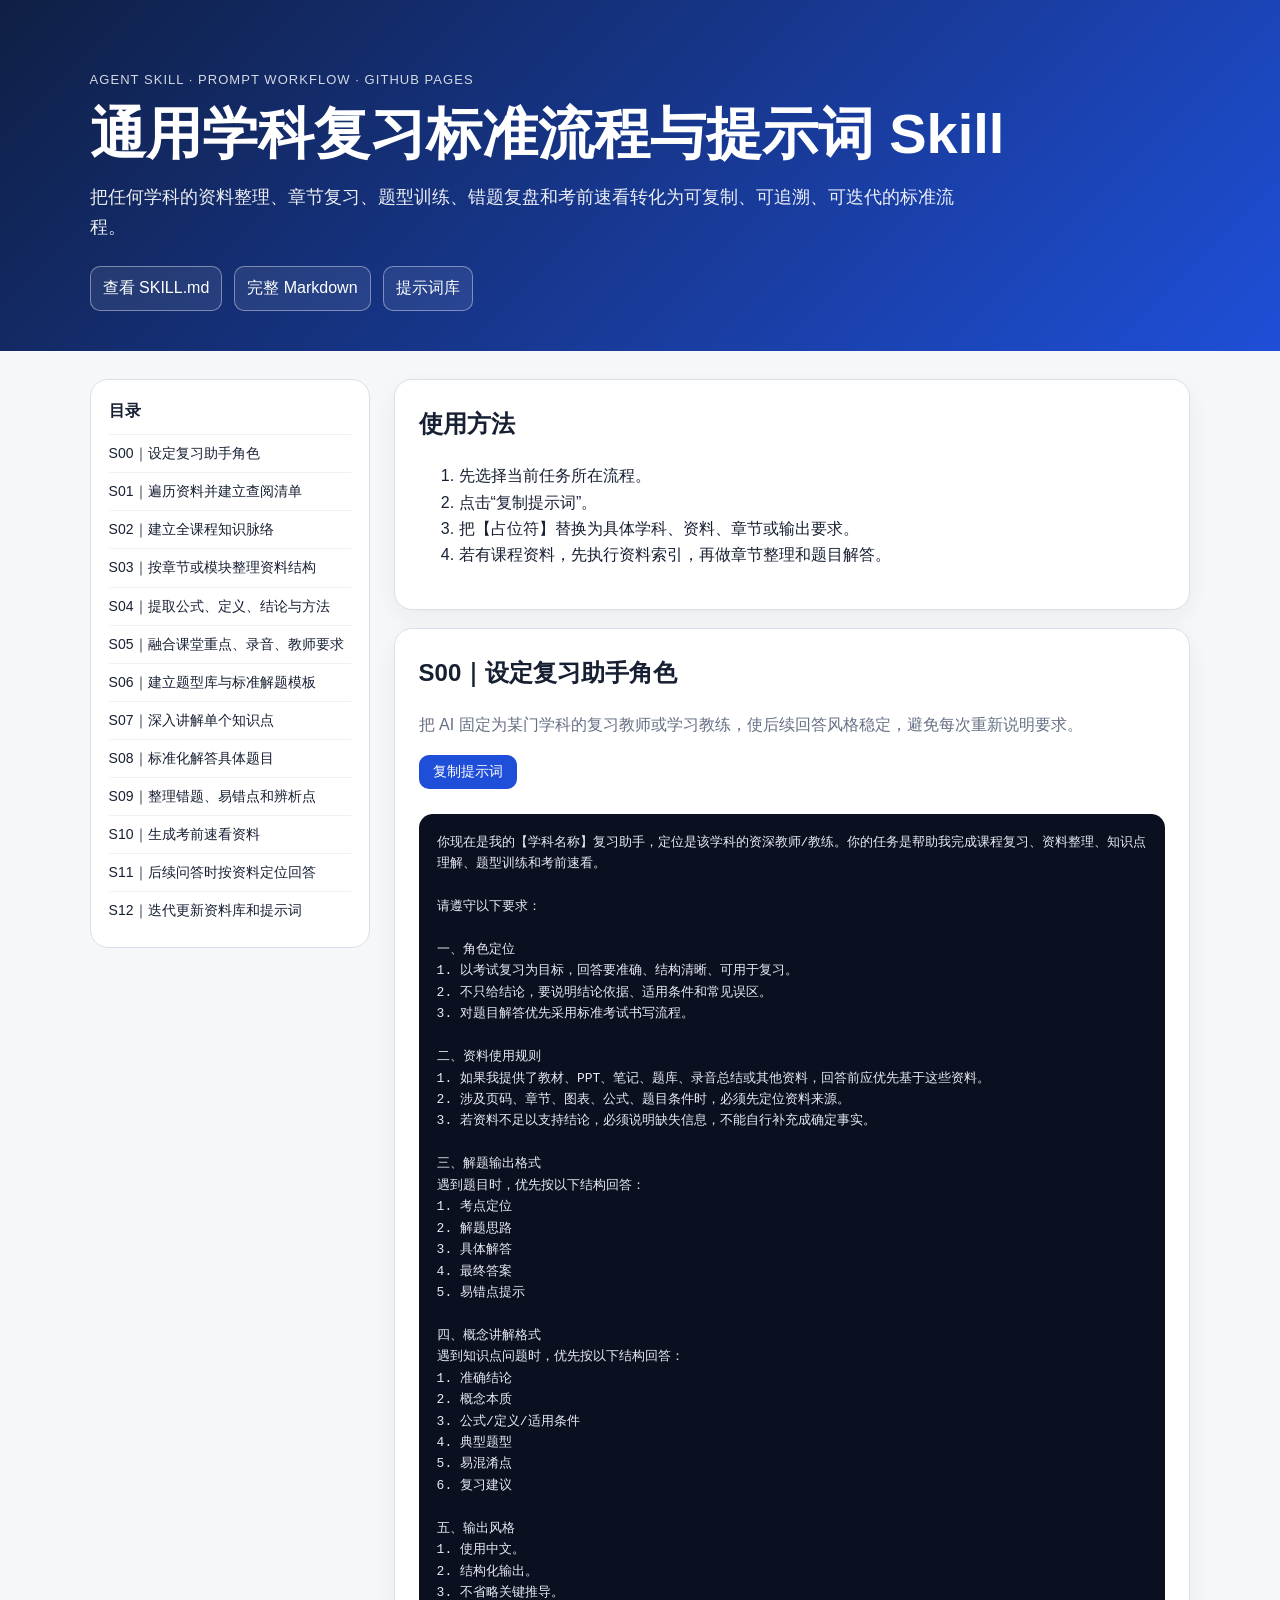
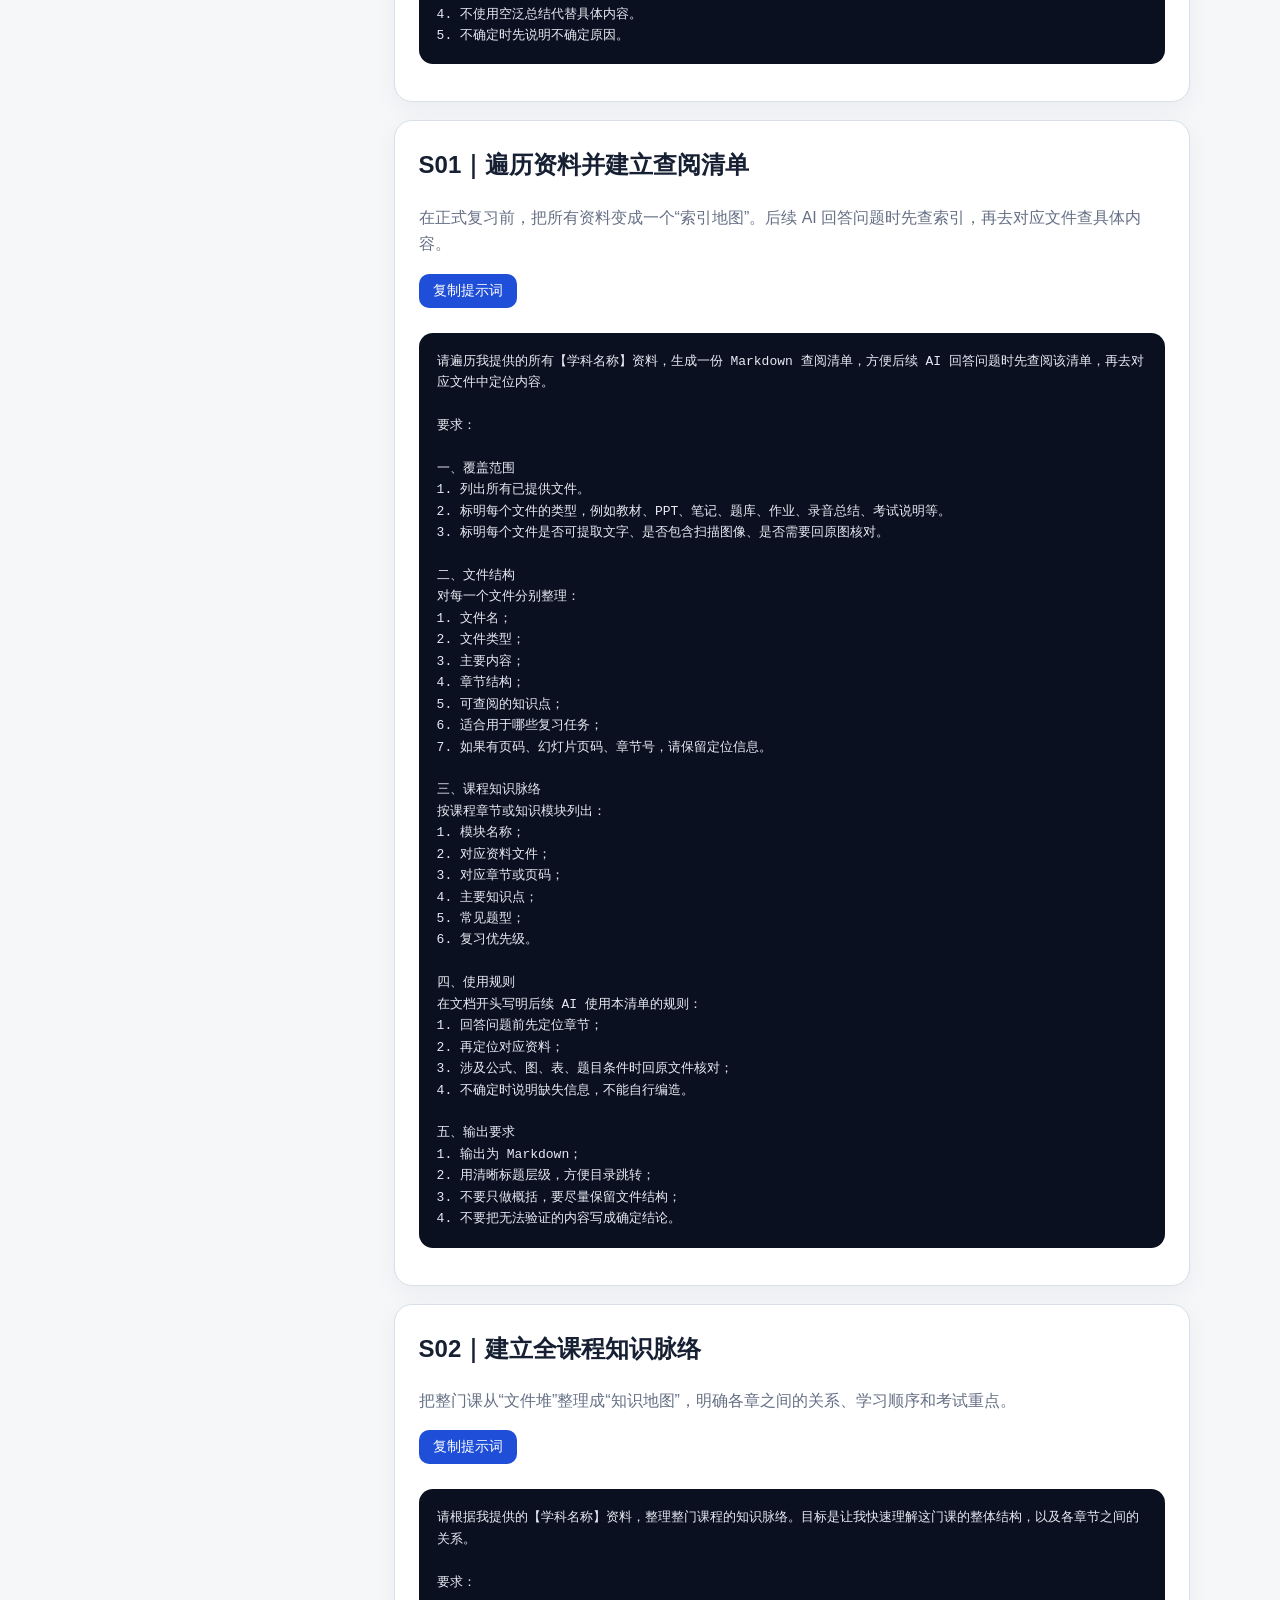
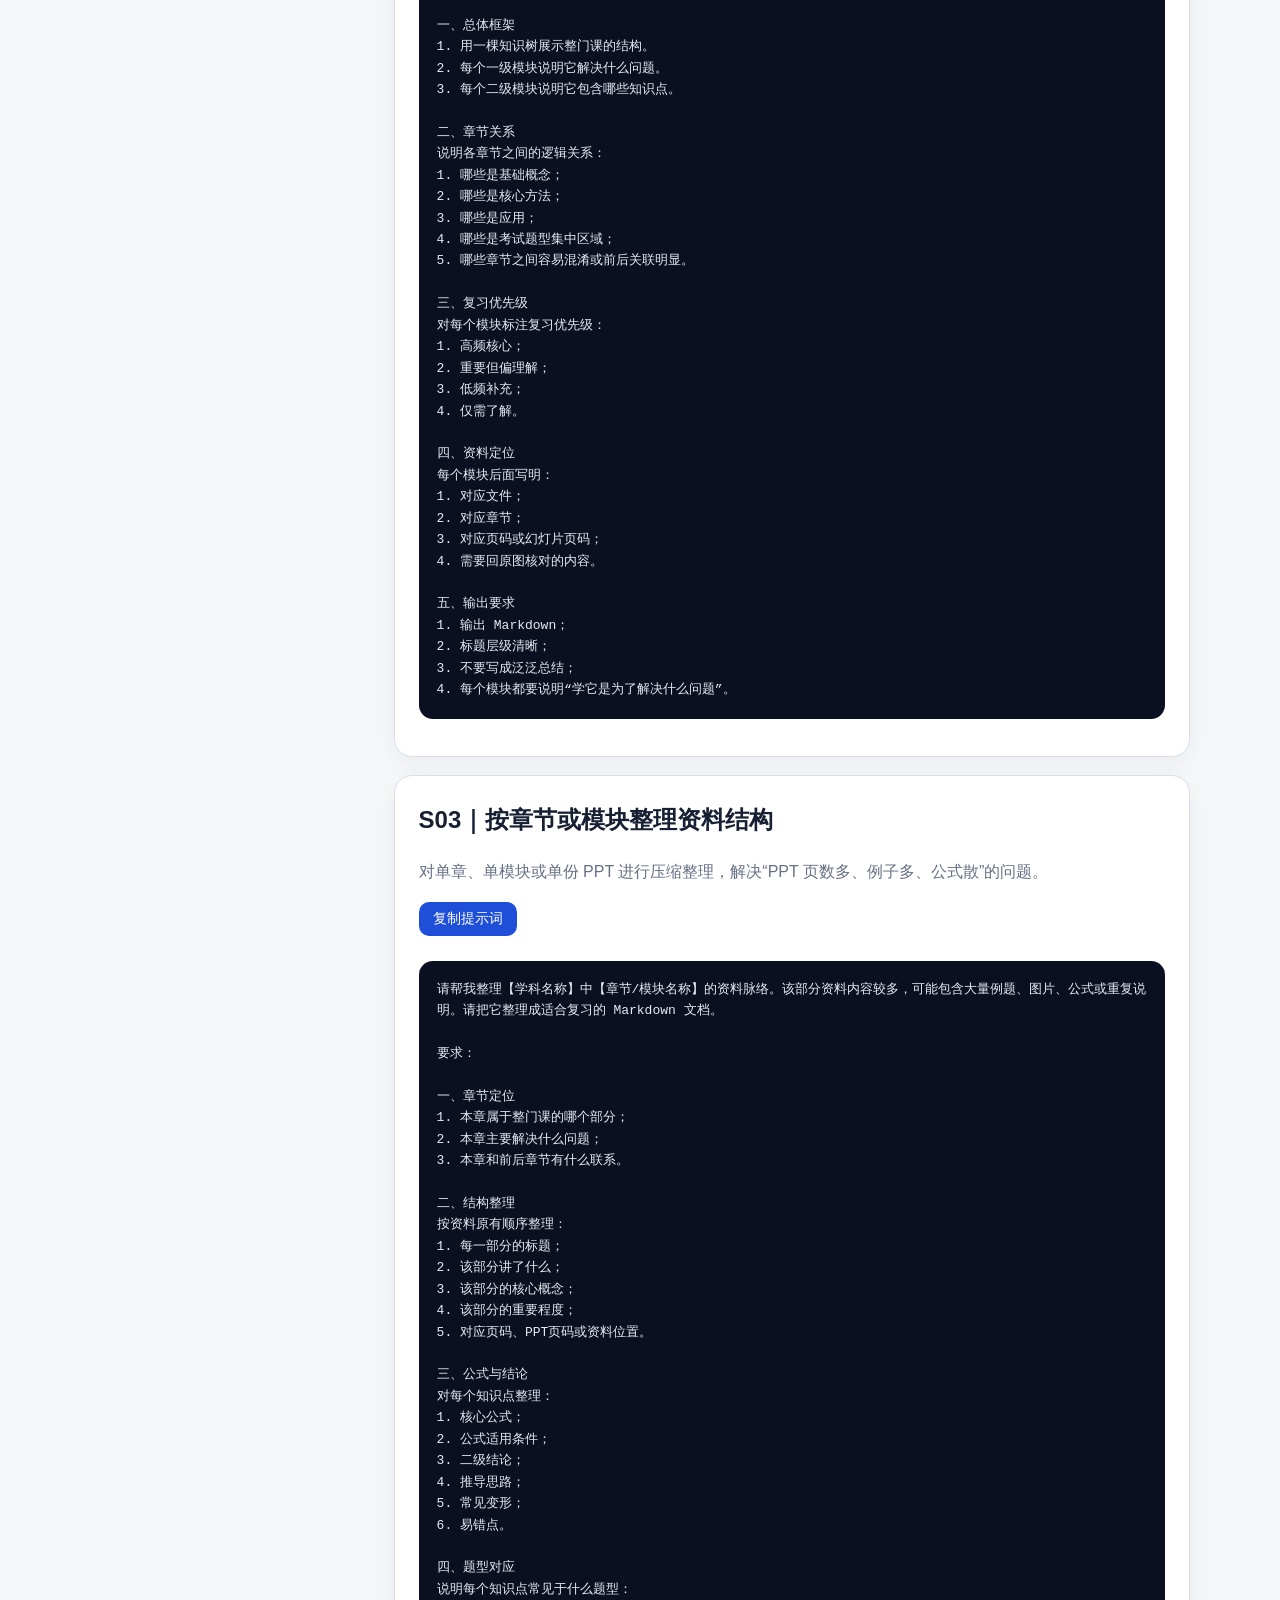
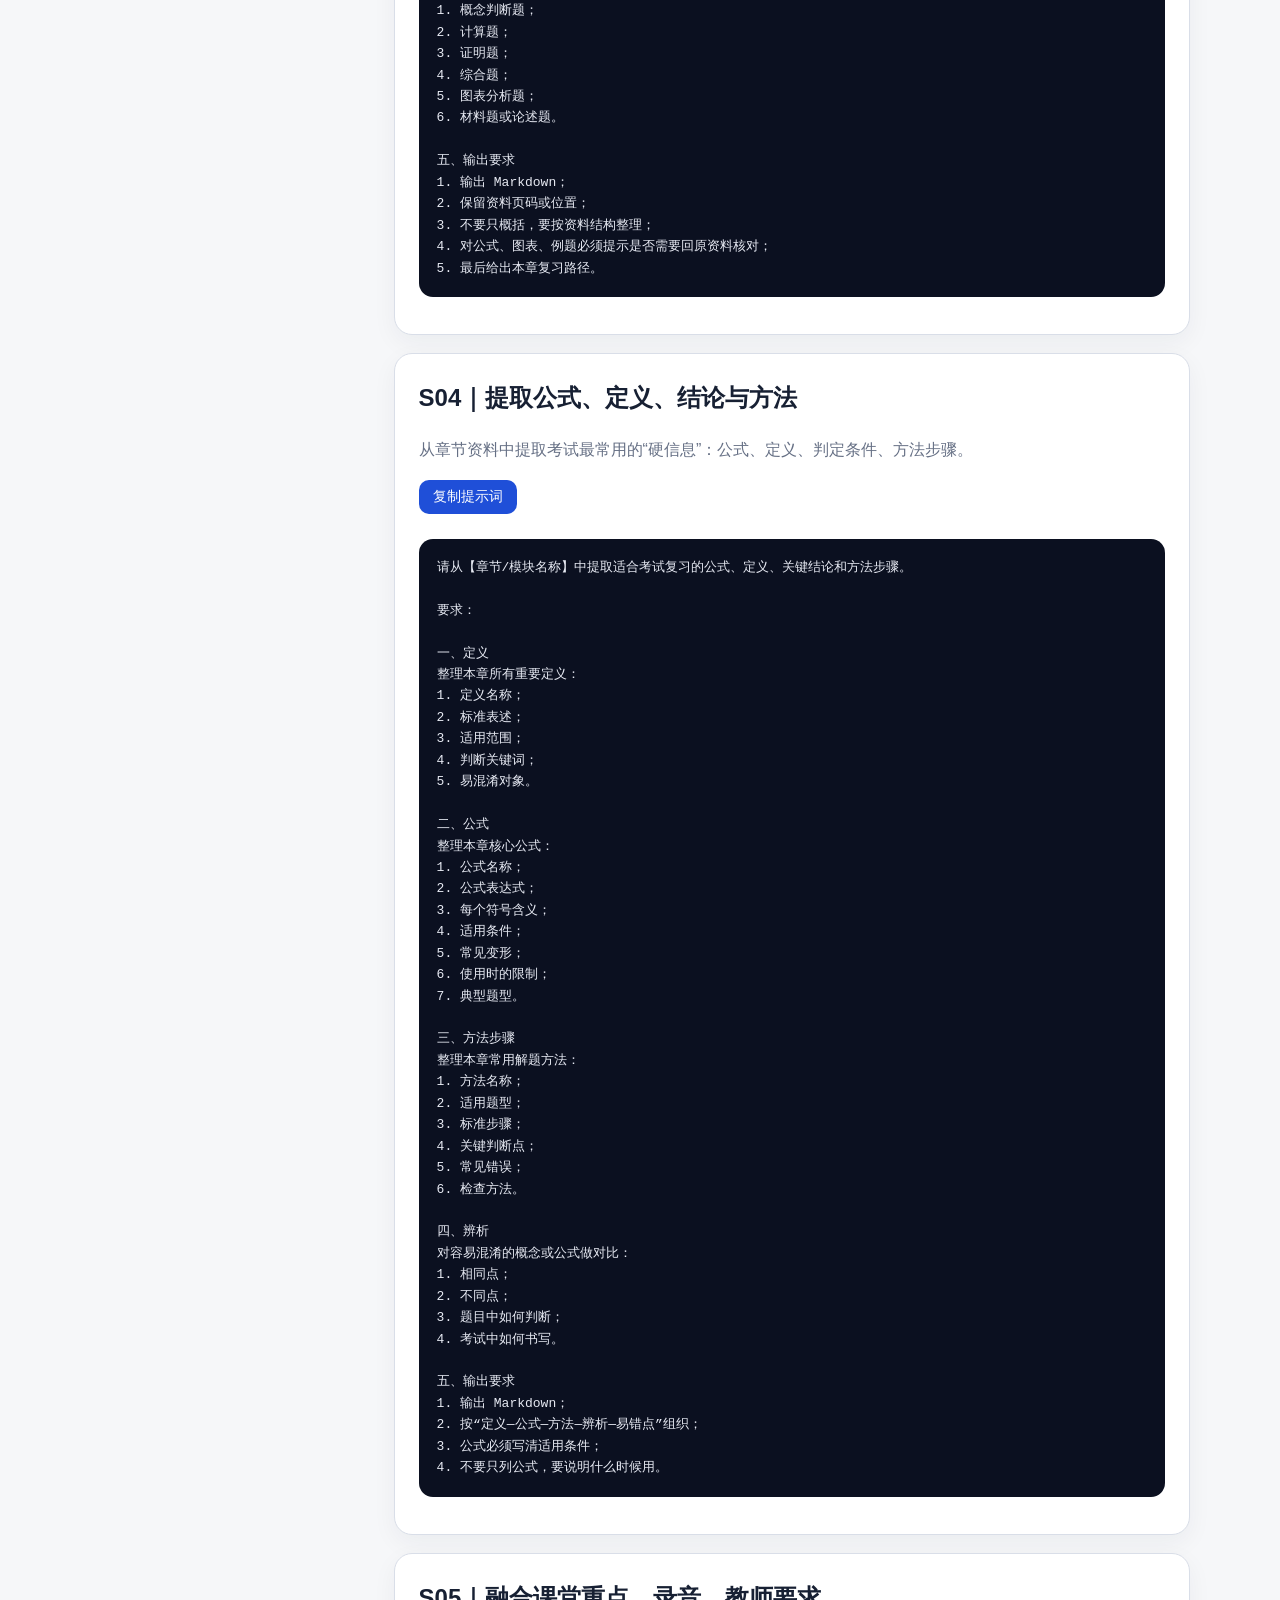
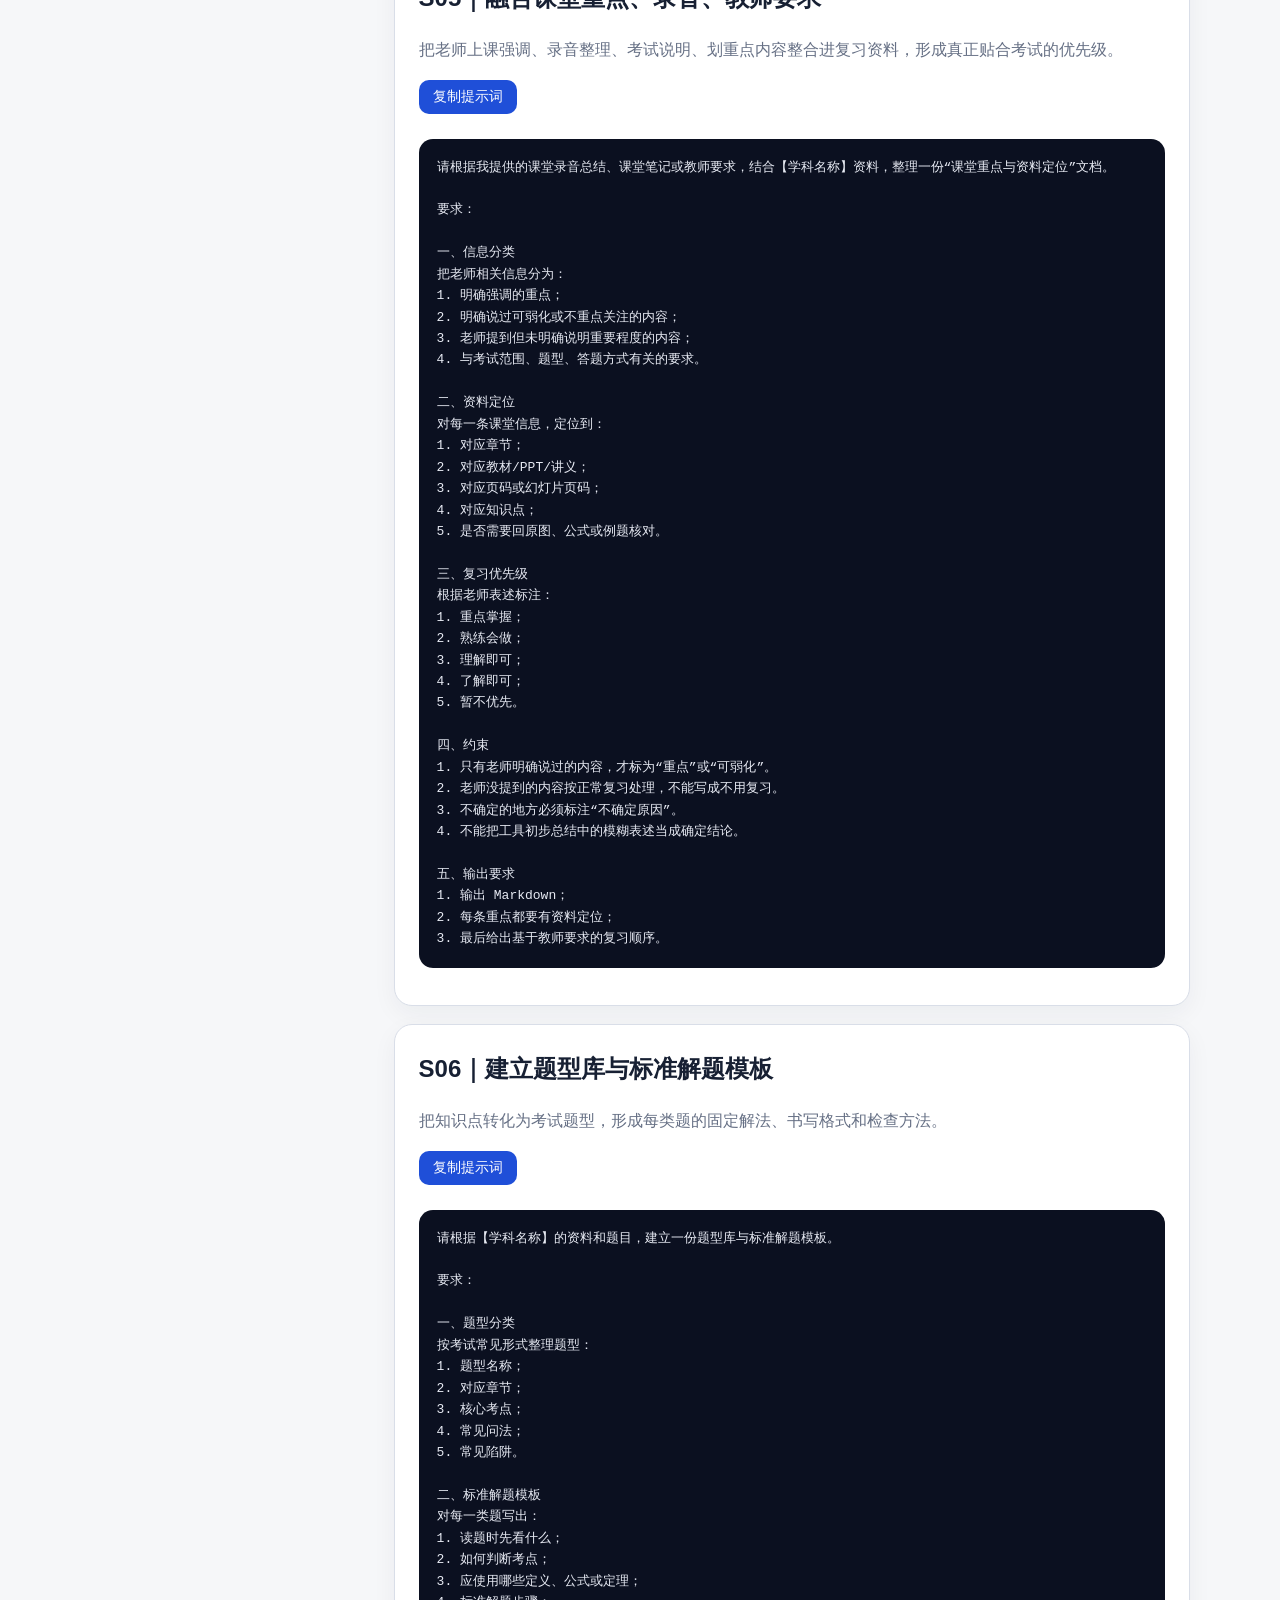
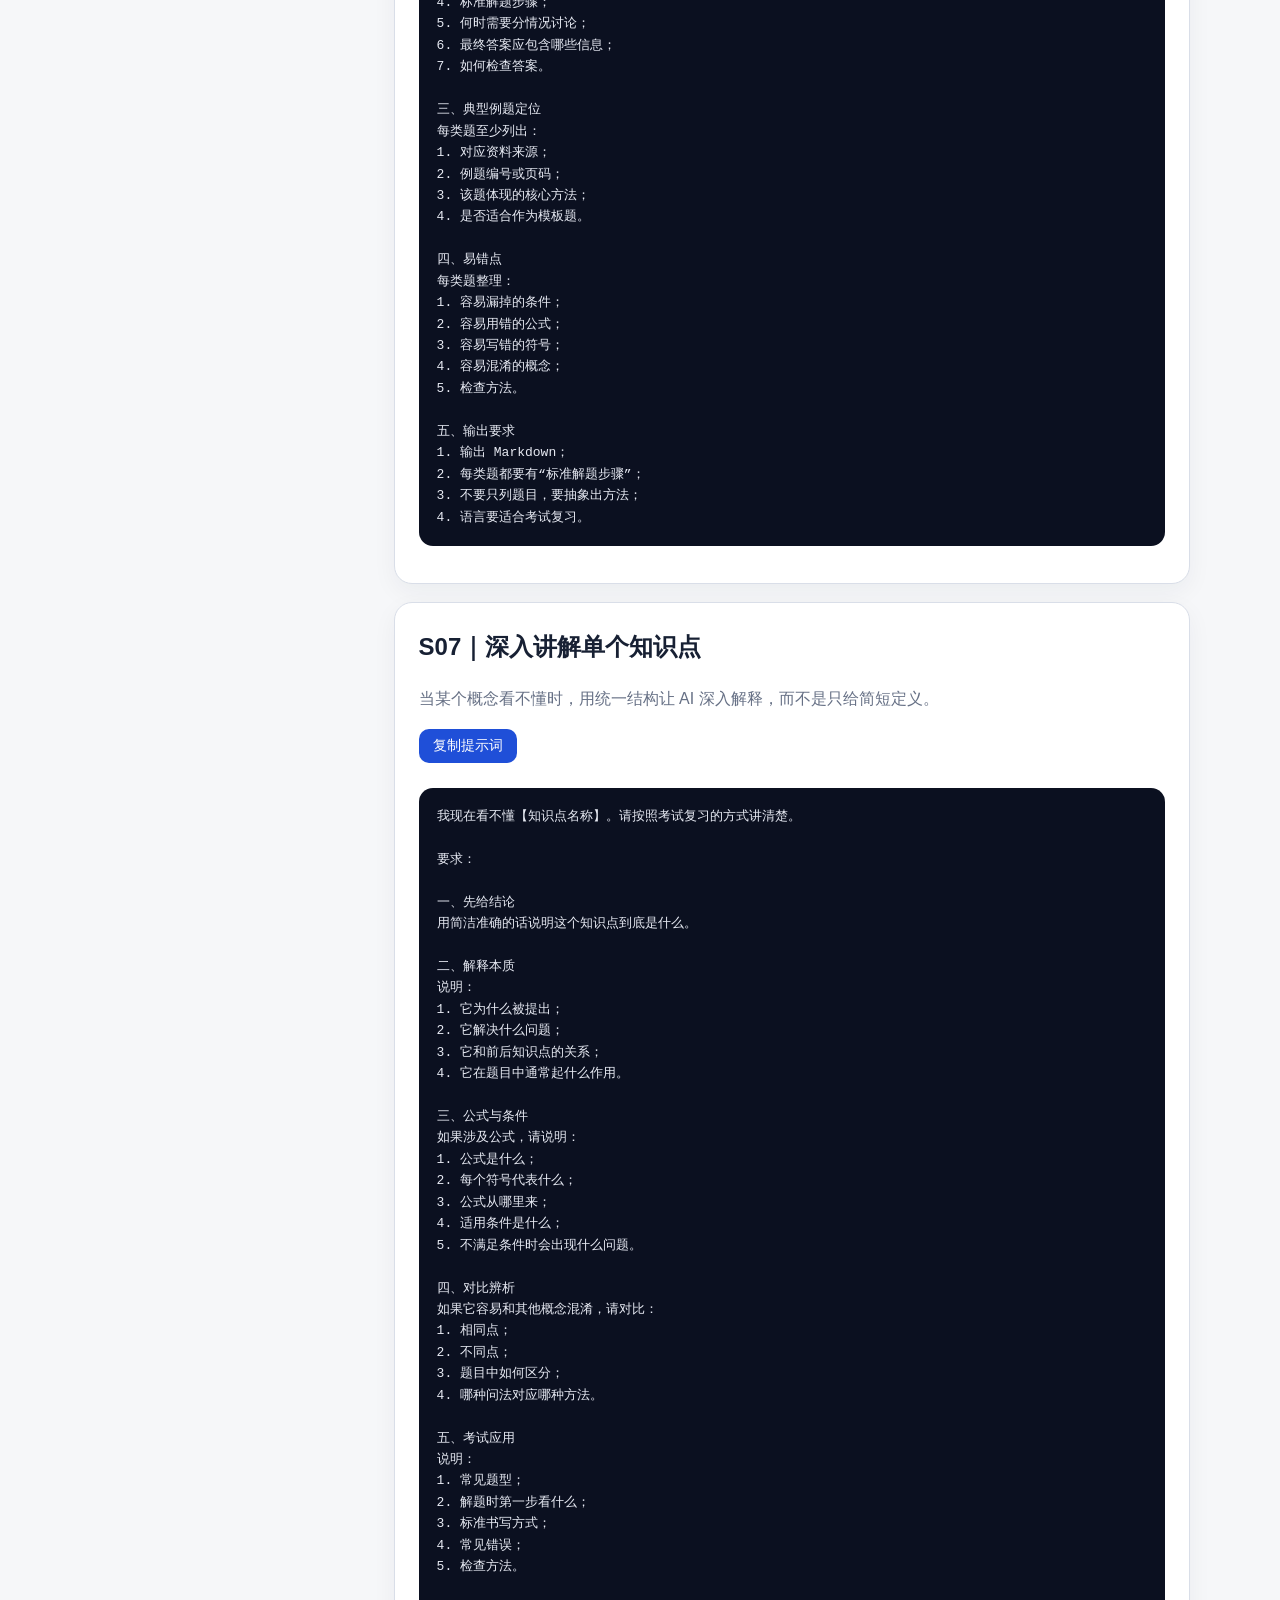
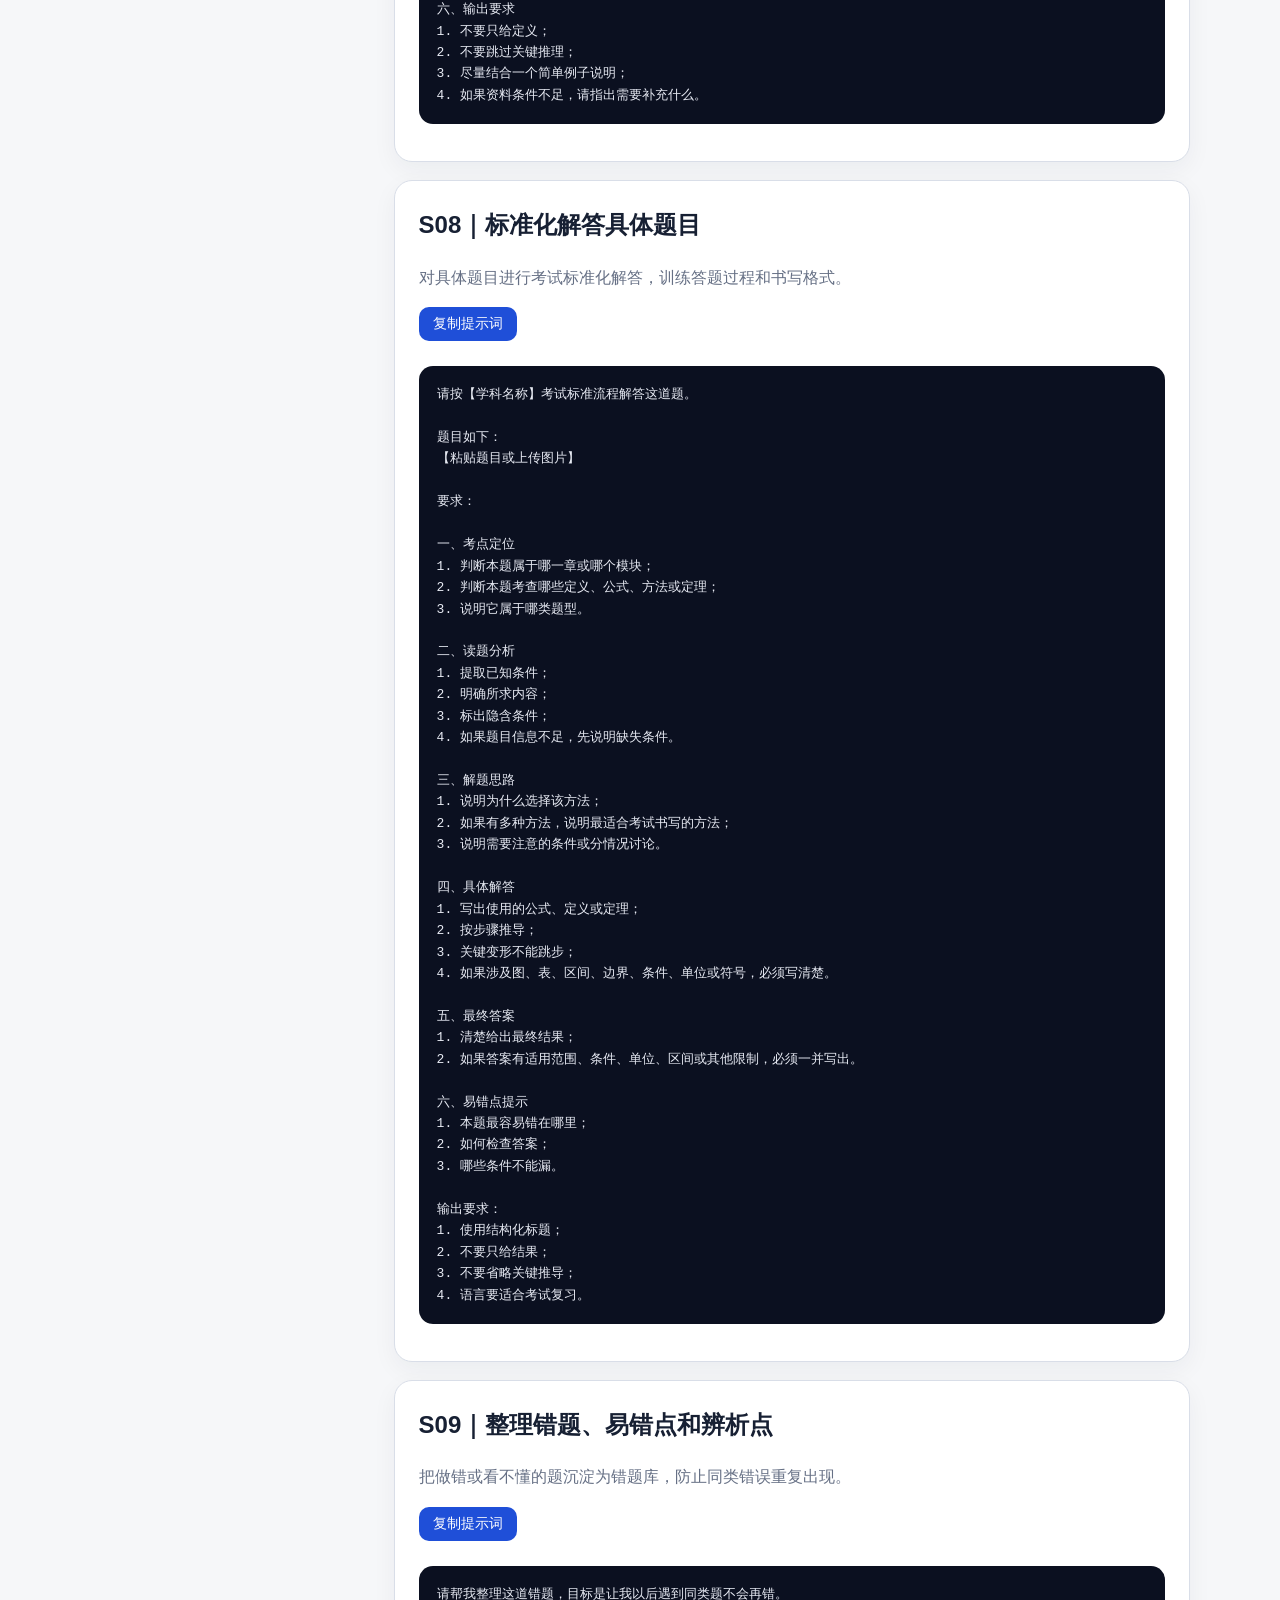
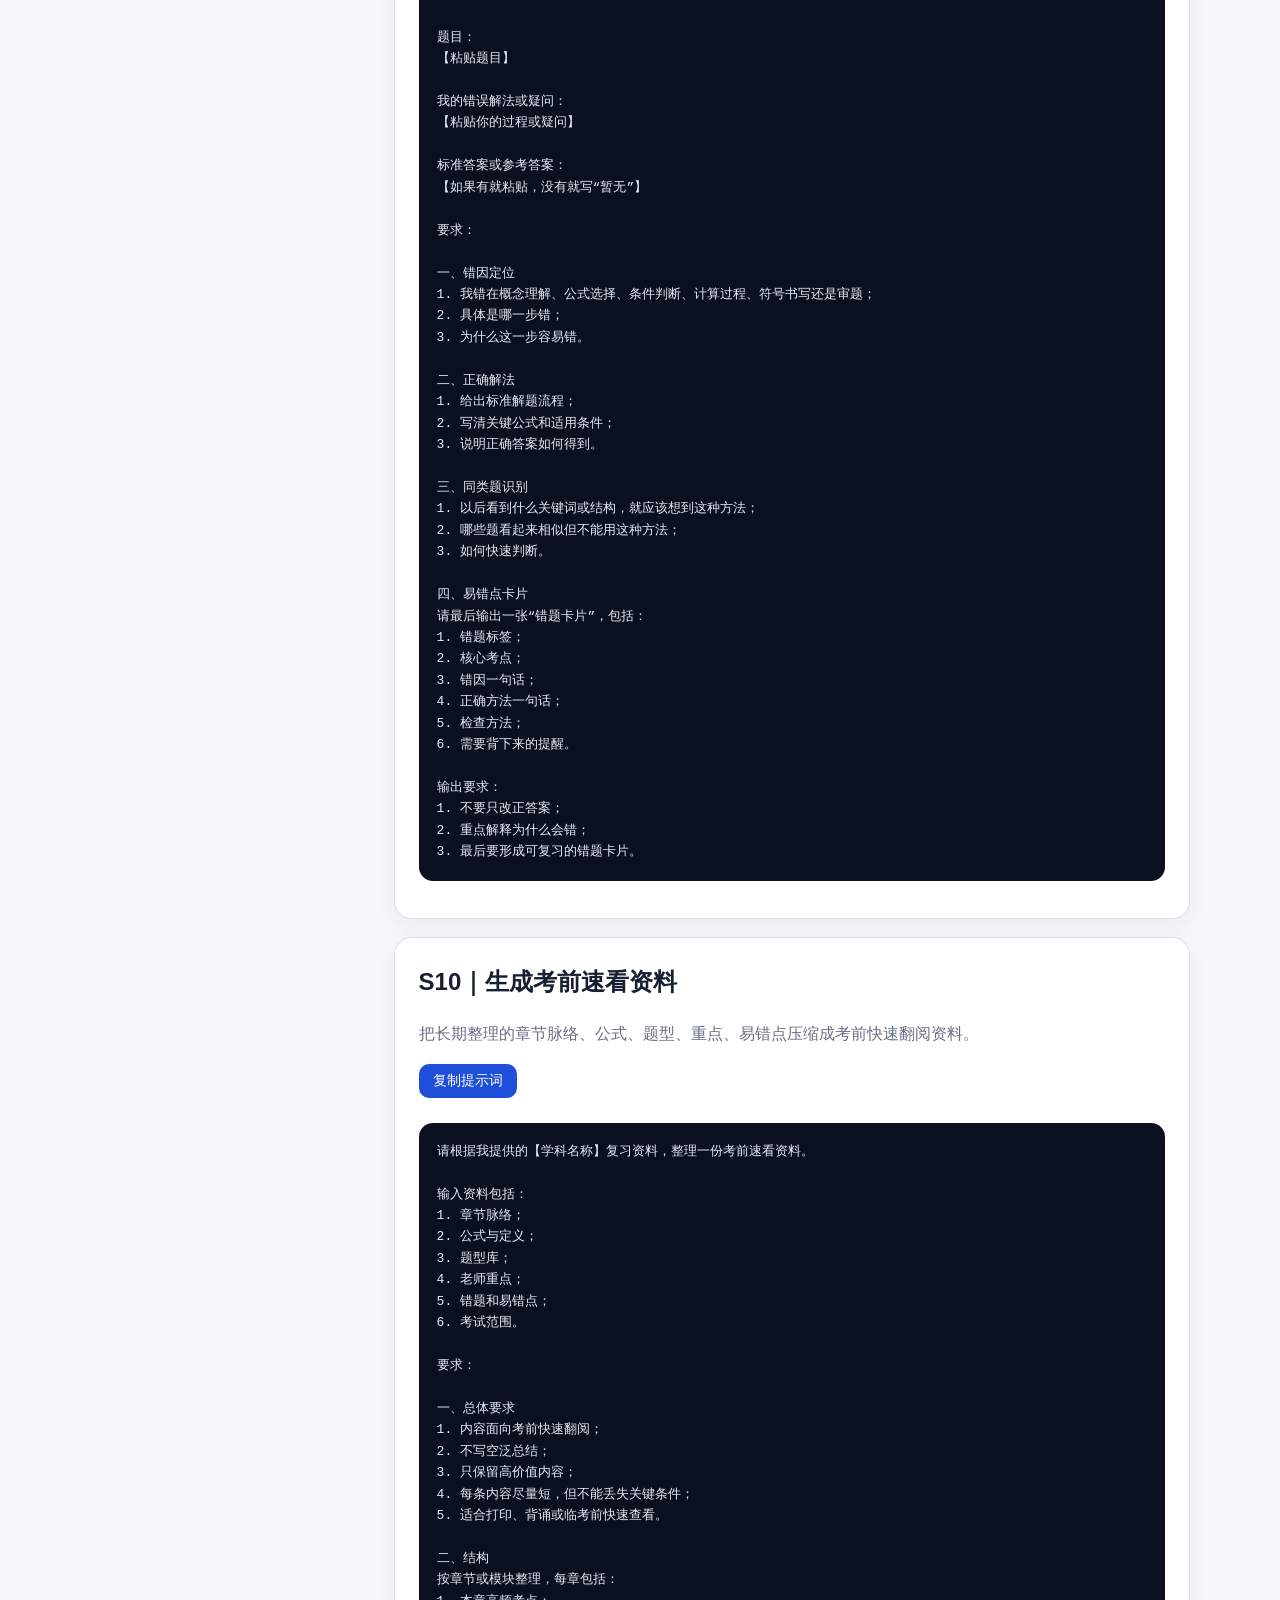
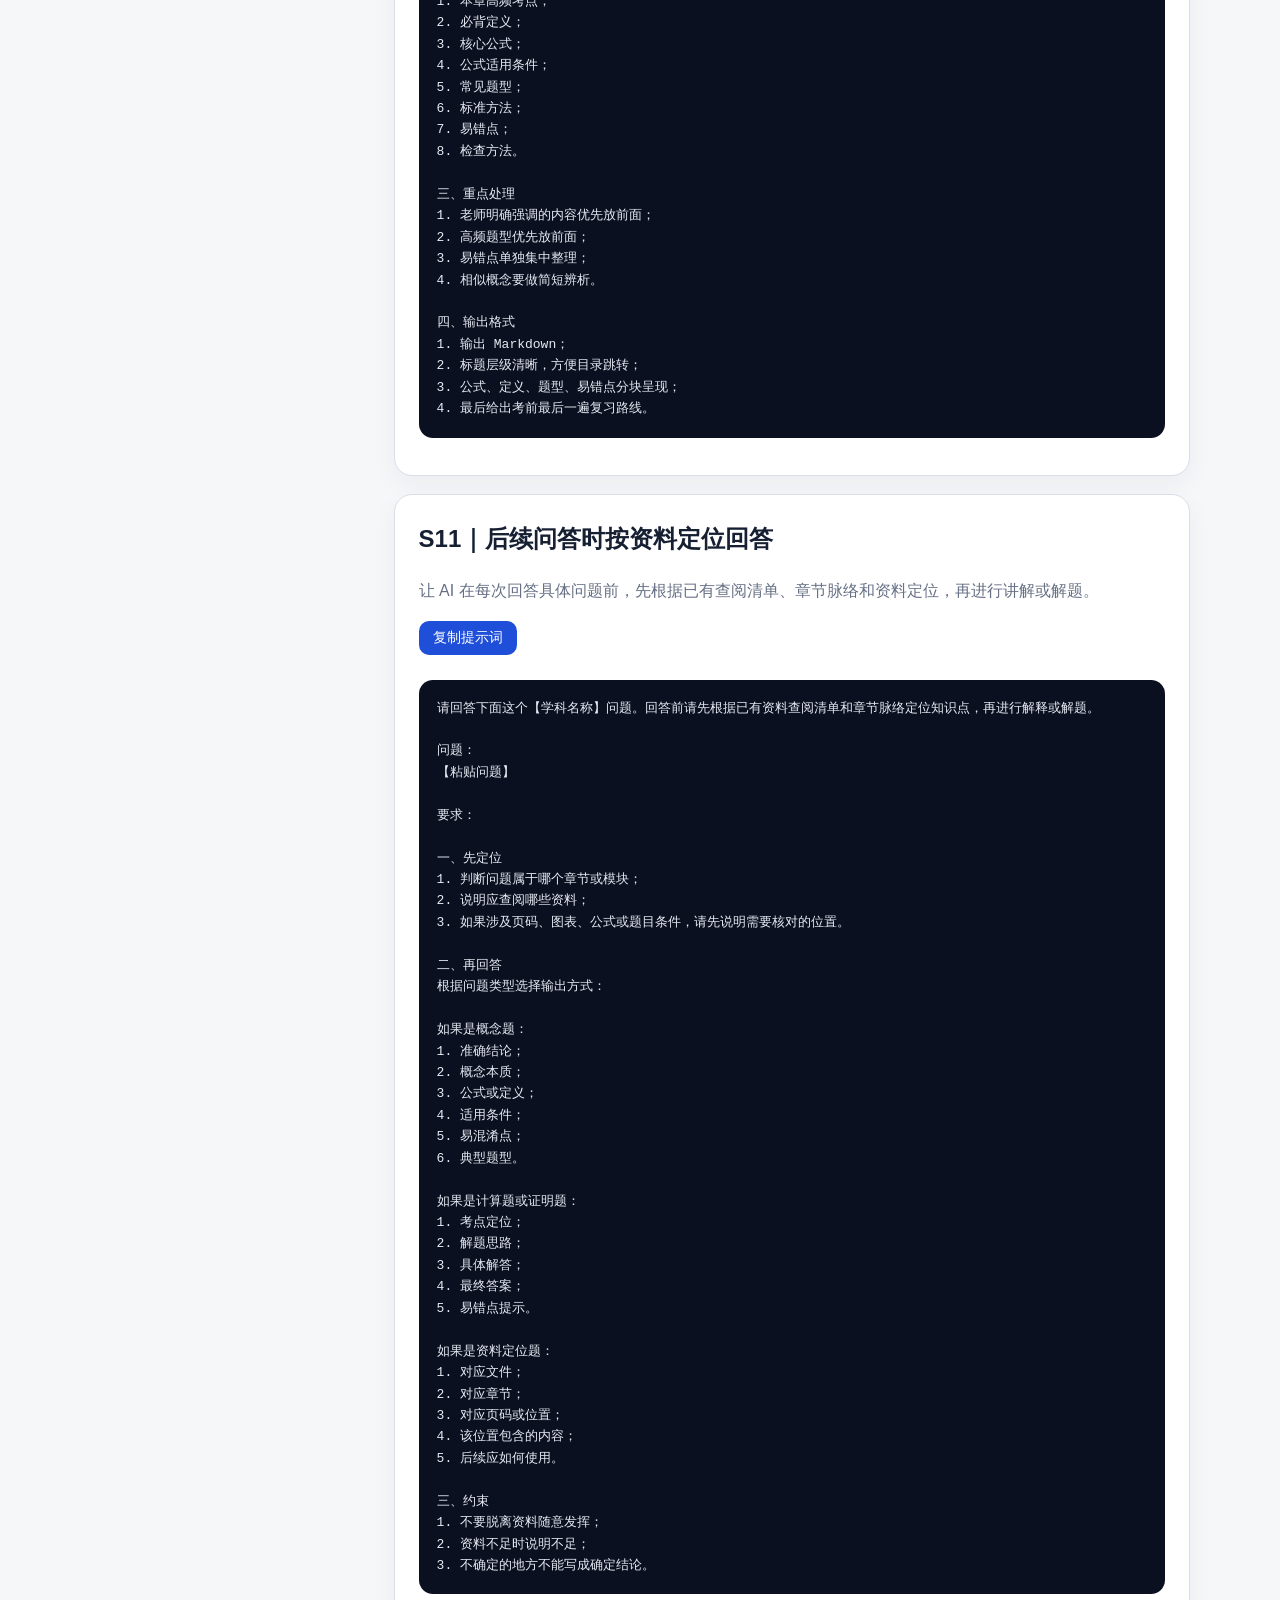
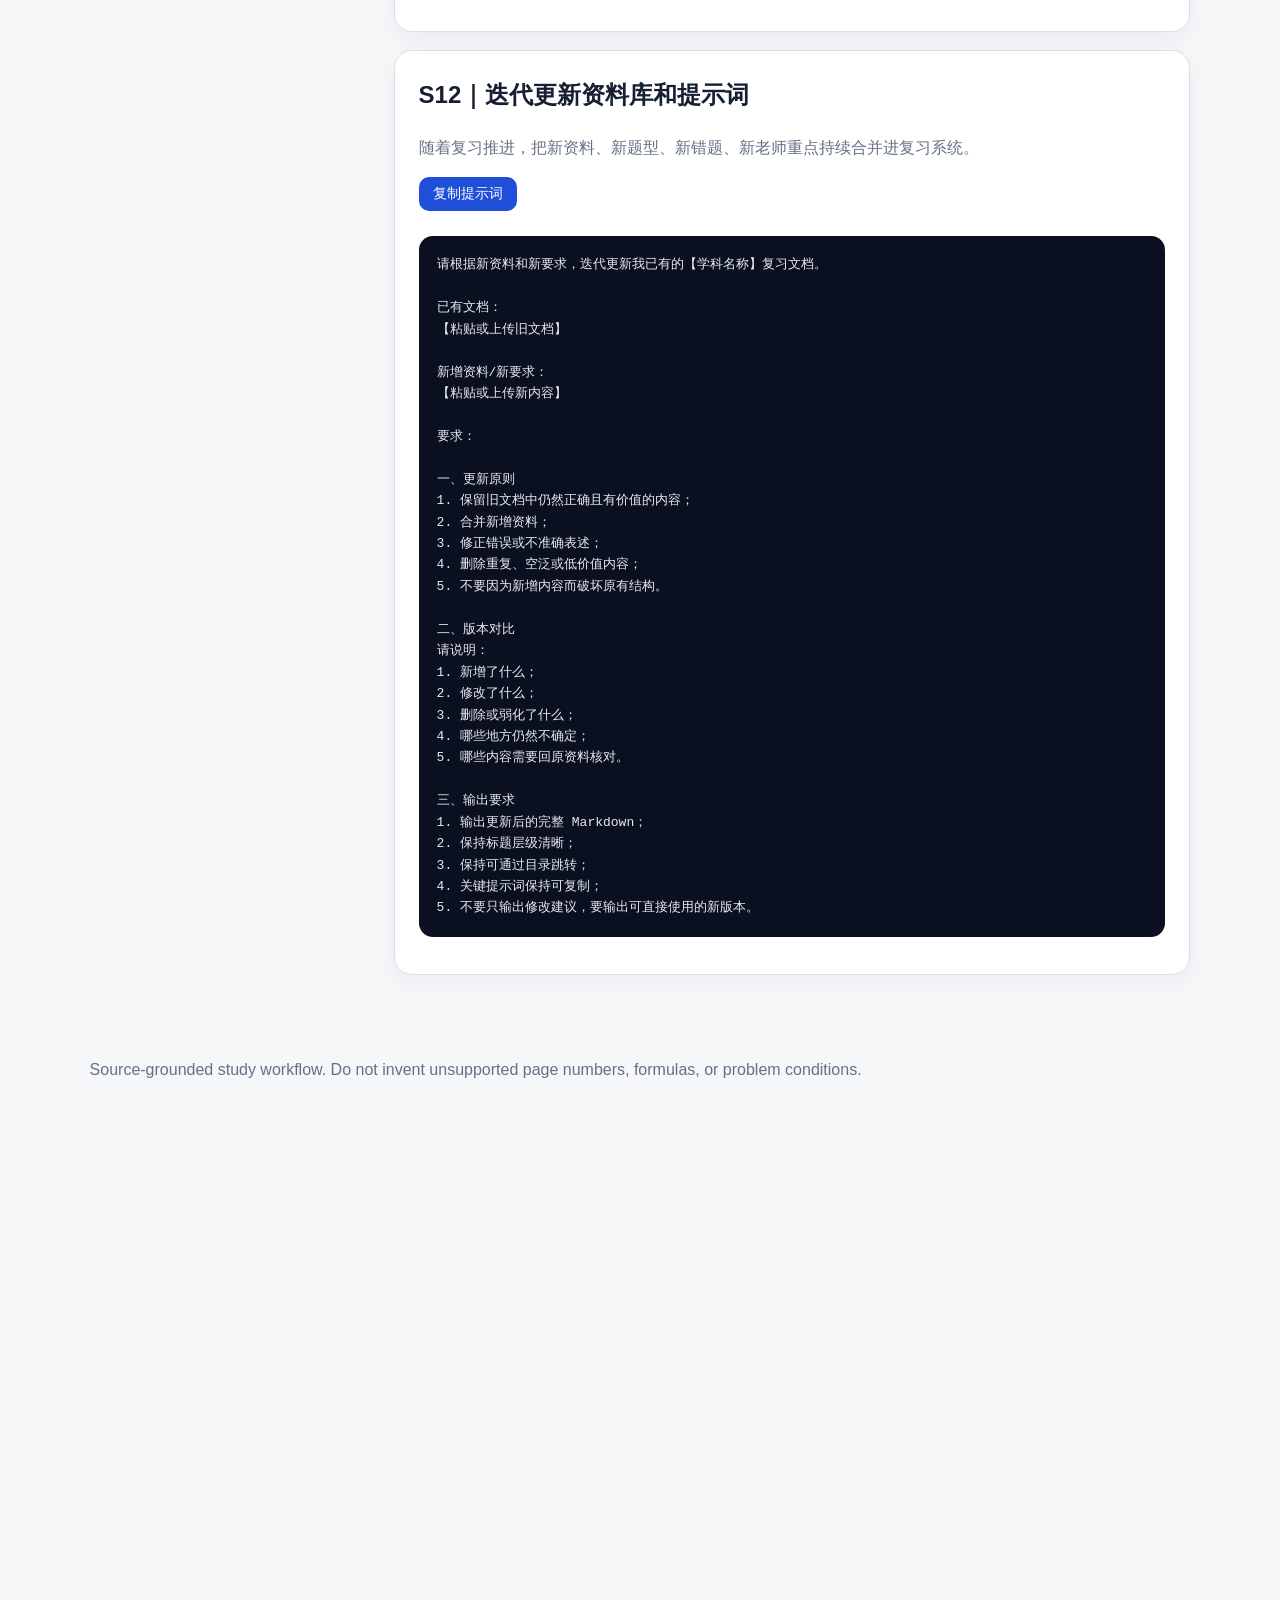
==== docs/index.html @ 3bd87884 "Add GitHub Pages site" ====
<!doctype html>
<html lang="zh-CN">
<head>
  <meta charset="utf-8" />
  <meta name="viewport" content="width=device-width, initial-scale=1" />
  <title>Universal Study Review Skill</title>
  <link rel="stylesheet" href="style.css" />
</head>
<body>
  <header>
    <p class="eyebrow">Agent Skill · Prompt Workflow · GitHub Pages</p>
    <h1>通用学科复习标准流程与提示词 Skill</h1>
    <p class="lead">把任何学科的资料整理、章节复习、题型训练、错题复盘和考前速看转化为可复制、可追溯、可迭代的标准流程。</p>
    <div class="actions">
      <a href="../SKILL.md">查看 SKILL.md</a>
      <a href="../references/full_workflow_and_prompt_templates.md">完整 Markdown</a>
      <a href="../references/prompt_template_library.md">提示词库</a>
    </div>
  </header>
  <main>
    <aside class="toc">
      <h2>目录</h2>
      <a href="#s00">S00｜设定复习助手角色</a><a href="#s01">S01｜遍历资料并建立查阅清单</a><a href="#s02">S02｜建立全课程知识脉络</a><a href="#s03">S03｜按章节或模块整理资料结构</a><a href="#s04">S04｜提取公式、定义、结论与方法</a><a href="#s05">S05｜融合课堂重点、录音、教师要求</a><a href="#s06">S06｜建立题型库与标准解题模板</a><a href="#s07">S07｜深入讲解单个知识点</a><a href="#s08">S08｜标准化解答具体题目</a><a href="#s09">S09｜整理错题、易错点和辨析点</a><a href="#s10">S10｜生成考前速看资料</a><a href="#s11">S11｜后续问答时按资料定位回答</a><a href="#s12">S12｜迭代更新资料库和提示词</a>
    </aside>
    <div class="content">
      <section class="card intro">
        <h2>使用方法</h2>
        <ol>
          <li>先选择当前任务所在流程。</li>
          <li>点击“复制提示词”。</li>
          <li>把【占位符】替换为具体学科、资料、章节或输出要求。</li>
          <li>若有课程资料，先执行资料索引，再做章节整理和题目解答。</li>
        </ol>
      </section>
      
<section id="s00" class="card">
  <h2>S00｜设定复习助手角色</h2>
  <p class="purpose">把 AI 固定为某门学科的复习教师或学习教练，使后续回答风格稳定，避免每次重新说明要求。</p>
  <button class="copy" data-target="code-s00">复制提示词</button>
  <pre><code id="code-s00">你现在是我的【学科名称】复习助手，定位是该学科的资深教师/教练。你的任务是帮助我完成课程复习、资料整理、知识点理解、题型训练和考前速看。

请遵守以下要求：

一、角色定位
1. 以考试复习为目标，回答要准确、结构清晰、可用于复习。
2. 不只给结论，要说明结论依据、适用条件和常见误区。
3. 对题目解答优先采用标准考试书写流程。

二、资料使用规则
1. 如果我提供了教材、PPT、笔记、题库、录音总结或其他资料，回答前应优先基于这些资料。
2. 涉及页码、章节、图表、公式、题目条件时，必须先定位资料来源。
3. 若资料不足以支持结论，必须说明缺失信息，不能自行补充成确定事实。

三、解题输出格式
遇到题目时，优先按以下结构回答：
1. 考点定位
2. 解题思路
3. 具体解答
4. 最终答案
5. 易错点提示

四、概念讲解格式
遇到知识点问题时，优先按以下结构回答：
1. 准确结论
2. 概念本质
3. 公式/定义/适用条件
4. 典型题型
5. 易混淆点
6. 复习建议

五、输出风格
1. 使用中文。
2. 结构化输出。
3. 不省略关键推导。
4. 不使用空泛总结代替具体内容。
5. 不确定时先说明不确定原因。</code></pre>
</section>

<section id="s01" class="card">
  <h2>S01｜遍历资料并建立查阅清单</h2>
  <p class="purpose">在正式复习前，把所有资料变成一个“索引地图”。后续 AI 回答问题时先查索引，再去对应文件查具体内容。</p>
  <button class="copy" data-target="code-s01">复制提示词</button>
  <pre><code id="code-s01">请遍历我提供的所有【学科名称】资料，生成一份 Markdown 查阅清单，方便后续 AI 回答问题时先查阅该清单，再去对应文件中定位内容。

要求：

一、覆盖范围
1. 列出所有已提供文件。
2. 标明每个文件的类型，例如教材、PPT、笔记、题库、作业、录音总结、考试说明等。
3. 标明每个文件是否可提取文字、是否包含扫描图像、是否需要回原图核对。

二、文件结构
对每一个文件分别整理：
1. 文件名；
2. 文件类型；
3. 主要内容；
4. 章节结构；
5. 可查阅的知识点；
6. 适合用于哪些复习任务；
7. 如果有页码、幻灯片页码、章节号，请保留定位信息。

三、课程知识脉络
按课程章节或知识模块列出：
1. 模块名称；
2. 对应资料文件；
3. 对应章节或页码；
4. 主要知识点；
5. 常见题型；
6. 复习优先级。

四、使用规则
在文档开头写明后续 AI 使用本清单的规则：
1. 回答问题前先定位章节；
2. 再定位对应资料；
3. 涉及公式、图、表、题目条件时回原文件核对；
4. 不确定时说明缺失信息，不能自行编造。

五、输出要求
1. 输出为 Markdown；
2. 用清晰标题层级，方便目录跳转；
3. 不要只做概括，要尽量保留文件结构；
4. 不要把无法验证的内容写成确定结论。</code></pre>
</section>

<section id="s02" class="card">
  <h2>S02｜建立全课程知识脉络</h2>
  <p class="purpose">把整门课从“文件堆”整理成“知识地图”，明确各章之间的关系、学习顺序和考试重点。</p>
  <button class="copy" data-target="code-s02">复制提示词</button>
  <pre><code id="code-s02">请根据我提供的【学科名称】资料，整理整门课程的知识脉络。目标是让我快速理解这门课的整体结构，以及各章节之间的关系。

要求：

一、总体框架
1. 用一棵知识树展示整门课的结构。
2. 每个一级模块说明它解决什么问题。
3. 每个二级模块说明它包含哪些知识点。

二、章节关系
说明各章节之间的逻辑关系：
1. 哪些是基础概念；
2. 哪些是核心方法；
3. 哪些是应用；
4. 哪些是考试题型集中区域；
5. 哪些章节之间容易混淆或前后关联明显。

三、复习优先级
对每个模块标注复习优先级：
1. 高频核心；
2. 重要但偏理解；
3. 低频补充；
4. 仅需了解。

四、资料定位
每个模块后面写明：
1. 对应文件；
2. 对应章节；
3. 对应页码或幻灯片页码；
4. 需要回原图核对的内容。

五、输出要求
1. 输出 Markdown；
2. 标题层级清晰；
3. 不要写成泛泛总结；
4. 每个模块都要说明“学它是为了解决什么问题”。</code></pre>
</section>

<section id="s03" class="card">
  <h2>S03｜按章节或模块整理资料结构</h2>
  <p class="purpose">对单章、单模块或单份 PPT 进行压缩整理，解决“PPT 页数多、例子多、公式散”的问题。</p>
  <button class="copy" data-target="code-s03">复制提示词</button>
  <pre><code id="code-s03">请帮我整理【学科名称】中【章节/模块名称】的资料脉络。该部分资料内容较多，可能包含大量例题、图片、公式或重复说明。请把它整理成适合复习的 Markdown 文档。

要求：

一、章节定位
1. 本章属于整门课的哪个部分；
2. 本章主要解决什么问题；
3. 本章和前后章节有什么联系。

二、结构整理
按资料原有顺序整理：
1. 每一部分的标题；
2. 该部分讲了什么；
3. 该部分的核心概念；
4. 该部分的重要程度；
5. 对应页码、PPT页码或资料位置。

三、公式与结论
对每个知识点整理：
1. 核心公式；
2. 公式适用条件；
3. 二级结论；
4. 推导思路；
5. 常见变形；
6. 易错点。

四、题型对应
说明每个知识点常见于什么题型：
1. 概念判断题；
2. 计算题；
3. 证明题；
4. 综合题；
5. 图表分析题；
6. 材料题或论述题。

五、输出要求
1. 输出 Markdown；
2. 保留资料页码或位置；
3. 不要只概括，要按资料结构整理；
4. 对公式、图表、例题必须提示是否需要回原资料核对；
5. 最后给出本章复习路径。</code></pre>
</section>

<section id="s04" class="card">
  <h2>S04｜提取公式、定义、结论与方法</h2>
  <p class="purpose">从章节资料中提取考试最常用的“硬信息”：公式、定义、判定条件、方法步骤。</p>
  <button class="copy" data-target="code-s04">复制提示词</button>
  <pre><code id="code-s04">请从【章节/模块名称】中提取适合考试复习的公式、定义、关键结论和方法步骤。

要求：

一、定义
整理本章所有重要定义：
1. 定义名称；
2. 标准表述；
3. 适用范围；
4. 判断关键词；
5. 易混淆对象。

二、公式
整理本章核心公式：
1. 公式名称；
2. 公式表达式；
3. 每个符号含义；
4. 适用条件；
5. 常见变形；
6. 使用时的限制；
7. 典型题型。

三、方法步骤
整理本章常用解题方法：
1. 方法名称；
2. 适用题型；
3. 标准步骤；
4. 关键判断点；
5. 常见错误；
6. 检查方法。

四、辨析
对容易混淆的概念或公式做对比：
1. 相同点；
2. 不同点；
3. 题目中如何判断；
4. 考试中如何书写。

五、输出要求
1. 输出 Markdown；
2. 按“定义—公式—方法—辨析—易错点”组织；
3. 公式必须写清适用条件；
4. 不要只列公式，要说明什么时候用。</code></pre>
</section>

<section id="s05" class="card">
  <h2>S05｜融合课堂重点、录音、教师要求</h2>
  <p class="purpose">把老师上课强调、录音整理、考试说明、划重点内容整合进复习资料，形成真正贴合考试的优先级。</p>
  <button class="copy" data-target="code-s05">复制提示词</button>
  <pre><code id="code-s05">请根据我提供的课堂录音总结、课堂笔记或教师要求，结合【学科名称】资料，整理一份“课堂重点与资料定位”文档。

要求：

一、信息分类
把老师相关信息分为：
1. 明确强调的重点；
2. 明确说过可弱化或不重点关注的内容；
3. 老师提到但未明确说明重要程度的内容；
4. 与考试范围、题型、答题方式有关的要求。

二、资料定位
对每一条课堂信息，定位到：
1. 对应章节；
2. 对应教材/PPT/讲义；
3. 对应页码或幻灯片页码；
4. 对应知识点；
5. 是否需要回原图、公式或例题核对。

三、复习优先级
根据老师表述标注：
1. 重点掌握；
2. 熟练会做；
3. 理解即可；
4. 了解即可；
5. 暂不优先。

四、约束
1. 只有老师明确说过的内容，才标为“重点”或“可弱化”。
2. 老师没提到的内容按正常复习处理，不能写成不用复习。
3. 不确定的地方必须标注“不确定原因”。
4. 不能把工具初步总结中的模糊表述当成确定结论。

五、输出要求
1. 输出 Markdown；
2. 每条重点都要有资料定位；
3. 最后给出基于教师要求的复习顺序。</code></pre>
</section>

<section id="s06" class="card">
  <h2>S06｜建立题型库与标准解题模板</h2>
  <p class="purpose">把知识点转化为考试题型，形成每类题的固定解法、书写格式和检查方法。</p>
  <button class="copy" data-target="code-s06">复制提示词</button>
  <pre><code id="code-s06">请根据【学科名称】的资料和题目，建立一份题型库与标准解题模板。

要求：

一、题型分类
按考试常见形式整理题型：
1. 题型名称；
2. 对应章节；
3. 核心考点；
4. 常见问法；
5. 常见陷阱。

二、标准解题模板
对每一类题写出：
1. 读题时先看什么；
2. 如何判断考点；
3. 应使用哪些定义、公式或定理；
4. 标准解题步骤；
5. 何时需要分情况讨论；
6. 最终答案应包含哪些信息；
7. 如何检查答案。

三、典型例题定位
每类题至少列出：
1. 对应资料来源；
2. 例题编号或页码；
3. 该题体现的核心方法；
4. 是否适合作为模板题。

四、易错点
每类题整理：
1. 容易漏掉的条件；
2. 容易用错的公式；
3. 容易写错的符号；
4. 容易混淆的概念；
5. 检查方法。

五、输出要求
1. 输出 Markdown；
2. 每类题都要有“标准解题步骤”；
3. 不要只列题目，要抽象出方法；
4. 语言要适合考试复习。</code></pre>
</section>

<section id="s07" class="card">
  <h2>S07｜深入讲解单个知识点</h2>
  <p class="purpose">当某个概念看不懂时，用统一结构让 AI 深入解释，而不是只给简短定义。</p>
  <button class="copy" data-target="code-s07">复制提示词</button>
  <pre><code id="code-s07">我现在看不懂【知识点名称】。请按照考试复习的方式讲清楚。

要求：

一、先给结论
用简洁准确的话说明这个知识点到底是什么。

二、解释本质
说明：
1. 它为什么被提出；
2. 它解决什么问题；
3. 它和前后知识点的关系；
4. 它在题目中通常起什么作用。

三、公式与条件
如果涉及公式，请说明：
1. 公式是什么；
2. 每个符号代表什么；
3. 公式从哪里来；
4. 适用条件是什么；
5. 不满足条件时会出现什么问题。

四、对比辨析
如果它容易和其他概念混淆，请对比：
1. 相同点；
2. 不同点；
3. 题目中如何区分；
4. 哪种问法对应哪种方法。

五、考试应用
说明：
1. 常见题型；
2. 解题时第一步看什么；
3. 标准书写方式；
4. 常见错误；
5. 检查方法。

六、输出要求
1. 不要只给定义；
2. 不要跳过关键推理；
3. 尽量结合一个简单例子说明；
4. 如果资料条件不足，请指出需要补充什么。</code></pre>
</section>

<section id="s08" class="card">
  <h2>S08｜标准化解答具体题目</h2>
  <p class="purpose">对具体题目进行考试标准化解答，训练答题过程和书写格式。</p>
  <button class="copy" data-target="code-s08">复制提示词</button>
  <pre><code id="code-s08">请按【学科名称】考试标准流程解答这道题。

题目如下：
【粘贴题目或上传图片】

要求：

一、考点定位
1. 判断本题属于哪一章或哪个模块；
2. 判断本题考查哪些定义、公式、方法或定理；
3. 说明它属于哪类题型。

二、读题分析
1. 提取已知条件；
2. 明确所求内容；
3. 标出隐含条件；
4. 如果题目信息不足，先说明缺失条件。

三、解题思路
1. 说明为什么选择该方法；
2. 如果有多种方法，说明最适合考试书写的方法；
3. 说明需要注意的条件或分情况讨论。

四、具体解答
1. 写出使用的公式、定义或定理；
2. 按步骤推导；
3. 关键变形不能跳步；
4. 如果涉及图、表、区间、边界、条件、单位或符号，必须写清楚。

五、最终答案
1. 清楚给出最终结果；
2. 如果答案有适用范围、条件、单位、区间或其他限制，必须一并写出。

六、易错点提示
1. 本题最容易错在哪里；
2. 如何检查答案；
3. 哪些条件不能漏。

输出要求：
1. 使用结构化标题；
2. 不要只给结果；
3. 不要省略关键推导；
4. 语言要适合考试复习。</code></pre>
</section>

<section id="s09" class="card">
  <h2>S09｜整理错题、易错点和辨析点</h2>
  <p class="purpose">把做错或看不懂的题沉淀为错题库，防止同类错误重复出现。</p>
  <button class="copy" data-target="code-s09">复制提示词</button>
  <pre><code id="code-s09">请帮我整理这道错题，目标是让我以后遇到同类题不会再错。

题目：
【粘贴题目】

我的错误解法或疑问：
【粘贴你的过程或疑问】

标准答案或参考答案：
【如果有就粘贴，没有就写“暂无”】

要求：

一、错因定位
1. 我错在概念理解、公式选择、条件判断、计算过程、符号书写还是审题；
2. 具体是哪一步错；
3. 为什么这一步容易错。

二、正确解法
1. 给出标准解题流程；
2. 写清关键公式和适用条件；
3. 说明正确答案如何得到。

三、同类题识别
1. 以后看到什么关键词或结构，就应该想到这种方法；
2. 哪些题看起来相似但不能用这种方法；
3. 如何快速判断。

四、易错点卡片
请最后输出一张“错题卡片”，包括：
1. 错题标签；
2. 核心考点；
3. 错因一句话；
4. 正确方法一句话；
5. 检查方法；
6. 需要背下来的提醒。

输出要求：
1. 不要只改正答案；
2. 重点解释为什么会错；
3. 最后要形成可复习的错题卡片。</code></pre>
</section>

<section id="s10" class="card">
  <h2>S10｜生成考前速看资料</h2>
  <p class="purpose">把长期整理的章节脉络、公式、题型、重点、易错点压缩成考前快速翻阅资料。</p>
  <button class="copy" data-target="code-s10">复制提示词</button>
  <pre><code id="code-s10">请根据我提供的【学科名称】复习资料，整理一份考前速看资料。

输入资料包括：
1. 章节脉络；
2. 公式与定义；
3. 题型库；
4. 老师重点；
5. 错题和易错点；
6. 考试范围。

要求：

一、总体要求
1. 内容面向考前快速翻阅；
2. 不写空泛总结；
3. 只保留高价值内容；
4. 每条内容尽量短，但不能丢失关键条件；
5. 适合打印、背诵或临考前快速查看。

二、结构
按章节或模块整理，每章包括：
1. 本章高频考点；
2. 必背定义；
3. 核心公式；
4. 公式适用条件；
5. 常见题型；
6. 标准方法；
7. 易错点；
8. 检查方法。

三、重点处理
1. 老师明确强调的内容优先放前面；
2. 高频题型优先放前面；
3. 易错点单独集中整理；
4. 相似概念要做简短辨析。

四、输出格式
1. 输出 Markdown；
2. 标题层级清晰，方便目录跳转；
3. 公式、定义、题型、易错点分块呈现；
4. 最后给出考前最后一遍复习路线。</code></pre>
</section>

<section id="s11" class="card">
  <h2>S11｜后续问答时按资料定位回答</h2>
  <p class="purpose">让 AI 在每次回答具体问题前，先根据已有查阅清单、章节脉络和资料定位，再进行讲解或解题。</p>
  <button class="copy" data-target="code-s11">复制提示词</button>
  <pre><code id="code-s11">请回答下面这个【学科名称】问题。回答前请先根据已有资料查阅清单和章节脉络定位知识点，再进行解释或解题。

问题：
【粘贴问题】

要求：

一、先定位
1. 判断问题属于哪个章节或模块；
2. 说明应查阅哪些资料；
3. 如果涉及页码、图表、公式或题目条件，请先说明需要核对的位置。

二、再回答
根据问题类型选择输出方式：

如果是概念题：
1. 准确结论；
2. 概念本质；
3. 公式或定义；
4. 适用条件；
5. 易混淆点；
6. 典型题型。

如果是计算题或证明题：
1. 考点定位；
2. 解题思路；
3. 具体解答；
4. 最终答案；
5. 易错点提示。

如果是资料定位题：
1. 对应文件；
2. 对应章节；
3. 对应页码或位置；
4. 该位置包含的内容；
5. 后续应如何使用。

三、约束
1. 不要脱离资料随意发挥；
2. 资料不足时说明不足；
3. 不确定的地方不能写成确定结论。</code></pre>
</section>

<section id="s12" class="card">
  <h2>S12｜迭代更新资料库和提示词</h2>
  <p class="purpose">随着复习推进，把新资料、新题型、新错题、新老师重点持续合并进复习系统。</p>
  <button class="copy" data-target="code-s12">复制提示词</button>
  <pre><code id="code-s12">请根据新资料和新要求，迭代更新我已有的【学科名称】复习文档。

已有文档：
【粘贴或上传旧文档】

新增资料/新要求：
【粘贴或上传新内容】

要求：

一、更新原则
1. 保留旧文档中仍然正确且有价值的内容；
2. 合并新增资料；
3. 修正错误或不准确表述；
4. 删除重复、空泛或低价值内容；
5. 不要因为新增内容而破坏原有结构。

二、版本对比
请说明：
1. 新增了什么；
2. 修改了什么；
3. 删除或弱化了什么；
4. 哪些地方仍然不确定；
5. 哪些内容需要回原资料核对。

三、输出要求
1. 输出更新后的完整 Markdown；
2. 保持标题层级清晰；
3. 保持可通过目录跳转；
4. 关键提示词保持可复制；
5. 不要只输出修改建议，要输出可直接使用的新版本。</code></pre>
</section>

    </div>
  </main>
  <footer>
    <p>Source-grounded study workflow. Do not invent unsupported page numbers, formulas, or problem conditions.</p>
  </footer>
  <script>
    document.querySelectorAll('.copy').forEach(btn => {
      btn.addEventListener('click', async () => {
        const id = btn.getAttribute('data-target');
        const text = document.getElementById(id).innerText;
        try {
          await navigator.clipboard.writeText(text);
          const old = btn.innerText;
          btn.innerText = '已复制';
          setTimeout(() => btn.innerText = old, 1200);
        } catch (e) {
          btn.innerText = '复制失败，请手动选择';
        }
      });
    });
  </script>
</body>
</html>
---- docs/style.css ----
* { box-sizing: border-box; }
:root { --bg:#f6f7f9; --text:#172033; --muted:#667085; --card:#ffffff; --line:#d9dee8; --accent:#1f4fd8; }
body { margin:0; background:var(--bg); color:var(--text); font-family:-apple-system,BlinkMacSystemFont,"Segoe UI","Noto Sans SC",Arial,sans-serif; line-height:1.65; }
header { padding:56px 7vw 40px; background:linear-gradient(135deg,#0f1f44,#1f4fd8); color:white; }
.eyebrow { letter-spacing:.08em; text-transform:uppercase; opacity:.82; font-size:13px; }
h1 { margin:8px 0 14px; font-size:clamp(30px,5vw,56px); line-height:1.1; }
.lead { max-width:880px; font-size:18px; opacity:.92; }
.actions { margin-top:24px; display:flex; gap:12px; flex-wrap:wrap; }
.actions a { color:white; border:1px solid rgba(255,255,255,.4); padding:8px 12px; border-radius:10px; text-decoration:none; background:rgba(255,255,255,.08); }
main { display:grid; grid-template-columns:280px minmax(0,1fr); gap:24px; padding:28px 7vw; align-items:start; }
.toc { position:sticky; top:20px; background:var(--card); border:1px solid var(--line); border-radius:18px; padding:18px; max-height:calc(100vh - 40px); overflow:auto; }
.toc h2 { font-size:16px; margin:0 0 10px; }
.toc a { display:block; color:var(--text); text-decoration:none; padding:7px 0; border-top:1px solid #eef1f5; font-size:14px; }
.content { min-width:0; }
.card { background:var(--card); border:1px solid var(--line); border-radius:18px; padding:24px; margin-bottom:18px; box-shadow:0 8px 24px rgba(15,31,68,.05); }
.card h2 { margin-top:0; }
.purpose { color:var(--muted); }
.copy { border:0; background:var(--accent); color:white; padding:8px 14px; border-radius:10px; cursor:pointer; font-size:14px; margin-bottom:12px; }
pre { background:#0b1020; color:#e7eaf3; padding:18px; border-radius:14px; overflow:auto; white-space:pre-wrap; word-break:break-word; }
code { font-family:"SFMono-Regular",Consolas,"Liberation Mono",monospace; font-size:13px; }
footer { color:var(--muted); padding:20px 7vw 48px; }
@media (max-width:900px) { main { grid-template-columns:1fr; } .toc { position:static; } }
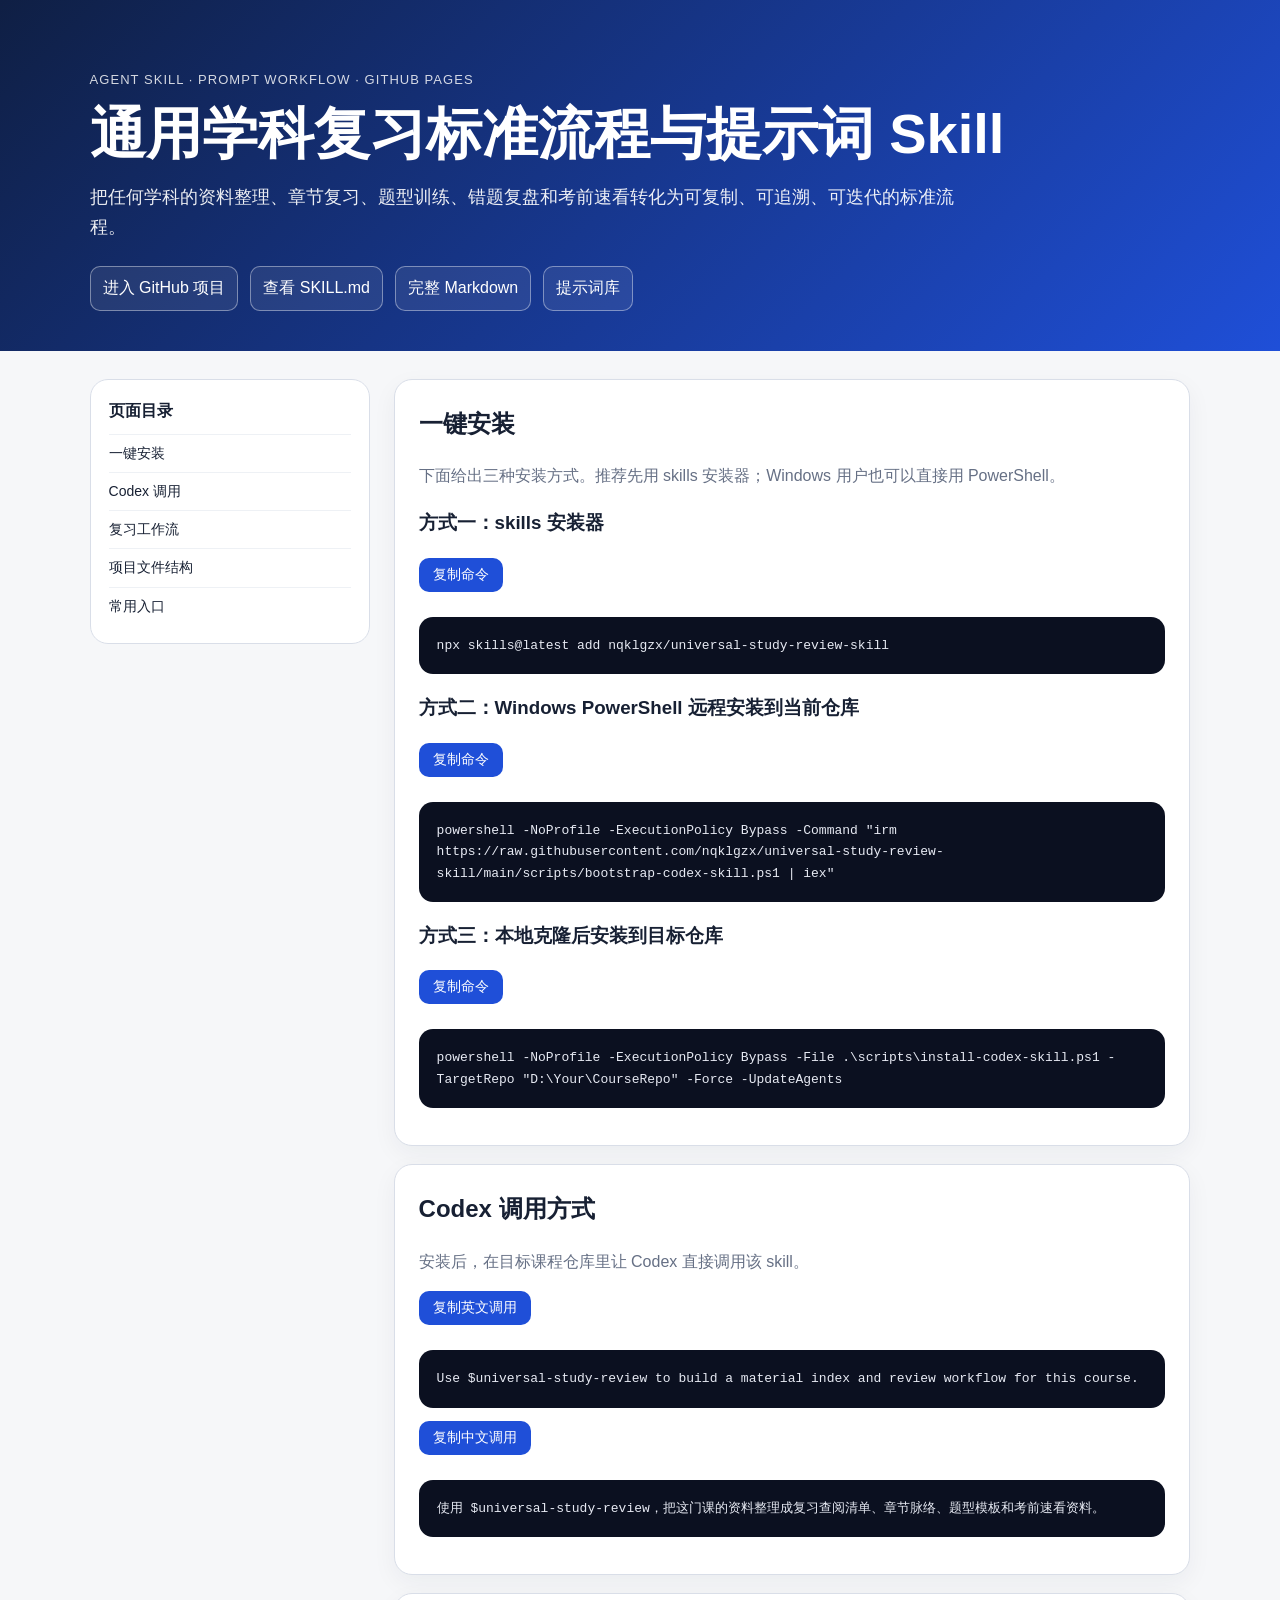
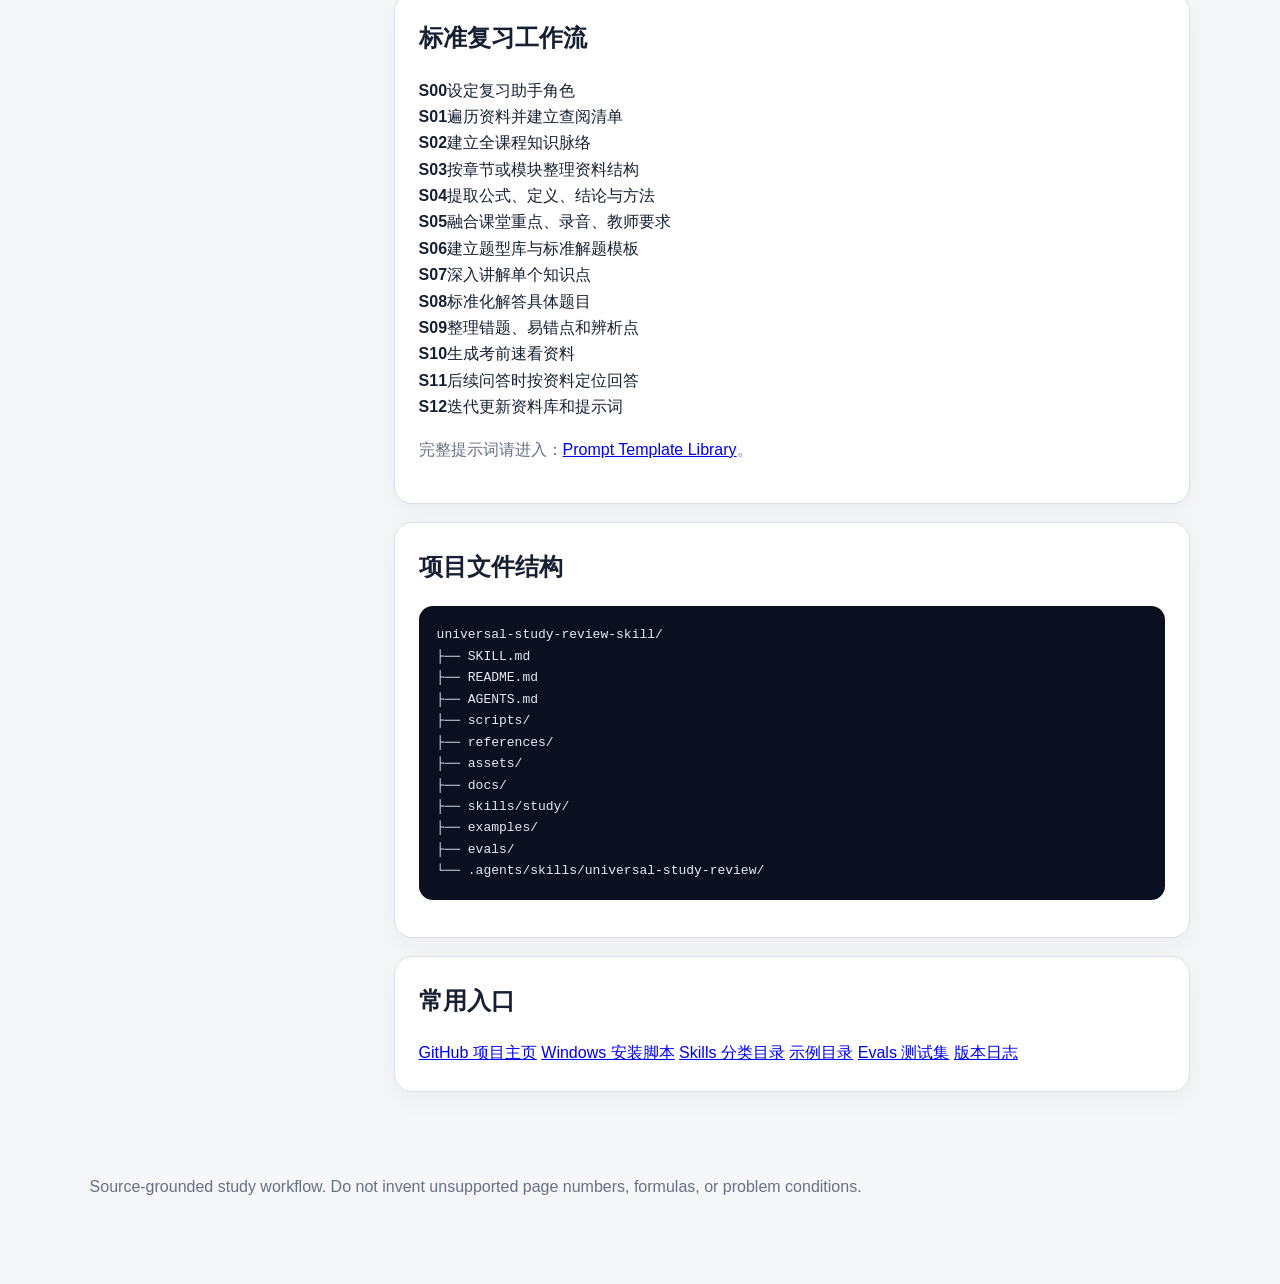
==== commit 7bef90b8: "Fix GitHub Pages links and add install guide" ====
--- a/docs/index.html
+++ b/docs/index.html
@@ -12,625 +12,104 @@
     <h1>通用学科复习标准流程与提示词 Skill</h1>
     <p class="lead">把任何学科的资料整理、章节复习、题型训练、错题复盘和考前速看转化为可复制、可追溯、可迭代的标准流程。</p>
     <div class="actions">
-      <a href="../SKILL.md">查看 SKILL.md</a>
-      <a href="../references/full_workflow_and_prompt_templates.md">完整 Markdown</a>
-      <a href="../references/prompt_template_library.md">提示词库</a>
+      <a href="https://github.com/nqklgzx/universal-study-review-skill" target="_blank" rel="noopener">进入 GitHub 项目</a>
+      <a href="https://github.com/nqklgzx/universal-study-review-skill/blob/main/SKILL.md" target="_blank" rel="noopener">查看 SKILL.md</a>
+      <a href="https://github.com/nqklgzx/universal-study-review-skill/blob/main/references/full_workflow_and_prompt_templates.md" target="_blank" rel="noopener">完整 Markdown</a>
+      <a href="https://github.com/nqklgzx/universal-study-review-skill/blob/main/references/prompt_template_library.md" target="_blank" rel="noopener">提示词库</a>
     </div>
   </header>
+
   <main>
     <aside class="toc">
-      <h2>目录</h2>
-      <a href="#s00">S00｜设定复习助手角色</a><a href="#s01">S01｜遍历资料并建立查阅清单</a><a href="#s02">S02｜建立全课程知识脉络</a><a href="#s03">S03｜按章节或模块整理资料结构</a><a href="#s04">S04｜提取公式、定义、结论与方法</a><a href="#s05">S05｜融合课堂重点、录音、教师要求</a><a href="#s06">S06｜建立题型库与标准解题模板</a><a href="#s07">S07｜深入讲解单个知识点</a><a href="#s08">S08｜标准化解答具体题目</a><a href="#s09">S09｜整理错题、易错点和辨析点</a><a href="#s10">S10｜生成考前速看资料</a><a href="#s11">S11｜后续问答时按资料定位回答</a><a href="#s12">S12｜迭代更新资料库和提示词</a>
+      <h2>页面目录</h2>
+      <a href="#install">一键安装</a>
+      <a href="#codex">Codex 调用</a>
+      <a href="#workflow">复习工作流</a>
+      <a href="#files">项目文件结构</a>
+      <a href="#links">常用入口</a>
     </aside>
+
     <div class="content">
-      <section class="card intro">
-        <h2>使用方法</h2>
-        <ol>
-          <li>先选择当前任务所在流程。</li>
-          <li>点击“复制提示词”。</li>
-          <li>把【占位符】替换为具体学科、资料、章节或输出要求。</li>
-          <li>若有课程资料，先执行资料索引，再做章节整理和题目解答。</li>
-        </ol>
+      <section id="install" class="card">
+        <h2>一键安装</h2>
+        <p class="purpose">下面给出三种安装方式。推荐先用 skills 安装器；Windows 用户也可以直接用 PowerShell。</p>
+
+        <h3>方式一：skills 安装器</h3>
+        <button class="copy" data-target="cmd-npx">复制命令</button>
+        <pre><code id="cmd-npx">npx skills@latest add nqklgzx/universal-study-review-skill</code></pre>
+
+        <h3>方式二：Windows PowerShell 远程安装到当前仓库</h3>
+        <button class="copy" data-target="cmd-ps-remote">复制命令</button>
+        <pre><code id="cmd-ps-remote">powershell -NoProfile -ExecutionPolicy Bypass -Command "irm https://raw.githubusercontent.com/nqklgzx/universal-study-review-skill/main/scripts/bootstrap-codex-skill.ps1 | iex"</code></pre>
+
+        <h3>方式三：本地克隆后安装到目标仓库</h3>
+        <button class="copy" data-target="cmd-ps-local">复制命令</button>
+        <pre><code id="cmd-ps-local">powershell -NoProfile -ExecutionPolicy Bypass -File .\scripts\install-codex-skill.ps1 -TargetRepo "D:\Your\CourseRepo" -Force -UpdateAgents</code></pre>
       </section>
-      
-<section id="s00" class="card">
-  <h2>S00｜设定复习助手角色</h2>
-  <p class="purpose">把 AI 固定为某门学科的复习教师或学习教练，使后续回答风格稳定，避免每次重新说明要求。</p>
-  <button class="copy" data-target="code-s00">复制提示词</button>
-  <pre><code id="code-s00">你现在是我的【学科名称】复习助手，定位是该学科的资深教师/教练。你的任务是帮助我完成课程复习、资料整理、知识点理解、题型训练和考前速看。
 
-请遵守以下要求：
+      <section id="codex" class="card">
+        <h2>Codex 调用方式</h2>
+        <p class="purpose">安装后，在目标课程仓库里让 Codex 直接调用该 skill。</p>
+        <button class="copy" data-target="cmd-codex-en">复制英文调用</button>
+        <pre><code id="cmd-codex-en">Use $universal-study-review to build a material index and review workflow for this course.</code></pre>
+        <button class="copy" data-target="cmd-codex-zh">复制中文调用</button>
+        <pre><code id="cmd-codex-zh">使用 $universal-study-review，把这门课的资料整理成复习查阅清单、章节脉络、题型模板和考前速看资料。</code></pre>
+      </section>
 
-一、角色定位
-1. 以考试复习为目标，回答要准确、结构清晰、可用于复习。
-2. 不只给结论，要说明结论依据、适用条件和常见误区。
-3. 对题目解答优先采用标准考试书写流程。
+      <section id="workflow" class="card">
+        <h2>标准复习工作流</h2>
+        <div class="flow-grid">
+          <div><strong>S00</strong><span>设定复习助手角色</span></div>
+          <div><strong>S01</strong><span>遍历资料并建立查阅清单</span></div>
+          <div><strong>S02</strong><span>建立全课程知识脉络</span></div>
+          <div><strong>S03</strong><span>按章节或模块整理资料结构</span></div>
+          <div><strong>S04</strong><span>提取公式、定义、结论与方法</span></div>
+          <div><strong>S05</strong><span>融合课堂重点、录音、教师要求</span></div>
+          <div><strong>S06</strong><span>建立题型库与标准解题模板</span></div>
+          <div><strong>S07</strong><span>深入讲解单个知识点</span></div>
+          <div><strong>S08</strong><span>标准化解答具体题目</span></div>
+          <div><strong>S09</strong><span>整理错题、易错点和辨析点</span></div>
+          <div><strong>S10</strong><span>生成考前速看资料</span></div>
+          <div><strong>S11</strong><span>后续问答时按资料定位回答</span></div>
+          <div><strong>S12</strong><span>迭代更新资料库和提示词</span></div>
+        </div>
+        <p class="purpose">完整提示词请进入：<a href="https://github.com/nqklgzx/universal-study-review-skill/blob/main/references/prompt_template_library.md" target="_blank" rel="noopener">Prompt Template Library</a>。</p>
+      </section>
 
-二、资料使用规则
-1. 如果我提供了教材、PPT、笔记、题库、录音总结或其他资料，回答前应优先基于这些资料。
-2. 涉及页码、章节、图表、公式、题目条件时，必须先定位资料来源。
-3. 若资料不足以支持结论，必须说明缺失信息，不能自行补充成确定事实。
+      <section id="files" class="card">
+        <h2>项目文件结构</h2>
+        <pre><code>universal-study-review-skill/
+├── SKILL.md
+├── README.md
+├── AGENTS.md
+├── scripts/
+├── references/
+├── assets/
+├── docs/
+├── skills/study/
+├── examples/
+├── evals/
+└── .agents/skills/universal-study-review/</code></pre>
+      </section>
 
-三、解题输出格式
-遇到题目时，优先按以下结构回答：
-1. 考点定位
-2. 解题思路
-3. 具体解答
-4. 最终答案
-5. 易错点提示
-
-四、概念讲解格式
-遇到知识点问题时，优先按以下结构回答：
-1. 准确结论
-2. 概念本质
-3. 公式/定义/适用条件
-4. 典型题型
-5. 易混淆点
-6. 复习建议
-
-五、输出风格
-1. 使用中文。
-2. 结构化输出。
-3. 不省略关键推导。
-4. 不使用空泛总结代替具体内容。
-5. 不确定时先说明不确定原因。</code></pre>
-</section>
-
-<section id="s01" class="card">
-  <h2>S01｜遍历资料并建立查阅清单</h2>
-  <p class="purpose">在正式复习前，把所有资料变成一个“索引地图”。后续 AI 回答问题时先查索引，再去对应文件查具体内容。</p>
-  <button class="copy" data-target="code-s01">复制提示词</button>
-  <pre><code id="code-s01">请遍历我提供的所有【学科名称】资料，生成一份 Markdown 查阅清单，方便后续 AI 回答问题时先查阅该清单，再去对应文件中定位内容。
-
-要求：
-
-一、覆盖范围
-1. 列出所有已提供文件。
-2. 标明每个文件的类型，例如教材、PPT、笔记、题库、作业、录音总结、考试说明等。
-3. 标明每个文件是否可提取文字、是否包含扫描图像、是否需要回原图核对。
-
-二、文件结构
-对每一个文件分别整理：
-1. 文件名；
-2. 文件类型；
-3. 主要内容；
-4. 章节结构；
-5. 可查阅的知识点；
-6. 适合用于哪些复习任务；
-7. 如果有页码、幻灯片页码、章节号，请保留定位信息。
-
-三、课程知识脉络
-按课程章节或知识模块列出：
-1. 模块名称；
-2. 对应资料文件；
-3. 对应章节或页码；
-4. 主要知识点；
-5. 常见题型；
-6. 复习优先级。
-
-四、使用规则
-在文档开头写明后续 AI 使用本清单的规则：
-1. 回答问题前先定位章节；
-2. 再定位对应资料；
-3. 涉及公式、图、表、题目条件时回原文件核对；
-4. 不确定时说明缺失信息，不能自行编造。
-
-五、输出要求
-1. 输出为 Markdown；
-2. 用清晰标题层级，方便目录跳转；
-3. 不要只做概括，要尽量保留文件结构；
-4. 不要把无法验证的内容写成确定结论。</code></pre>
-</section>
-
-<section id="s02" class="card">
-  <h2>S02｜建立全课程知识脉络</h2>
-  <p class="purpose">把整门课从“文件堆”整理成“知识地图”，明确各章之间的关系、学习顺序和考试重点。</p>
-  <button class="copy" data-target="code-s02">复制提示词</button>
-  <pre><code id="code-s02">请根据我提供的【学科名称】资料，整理整门课程的知识脉络。目标是让我快速理解这门课的整体结构，以及各章节之间的关系。
-
-要求：
-
-一、总体框架
-1. 用一棵知识树展示整门课的结构。
-2. 每个一级模块说明它解决什么问题。
-3. 每个二级模块说明它包含哪些知识点。
-
-二、章节关系
-说明各章节之间的逻辑关系：
-1. 哪些是基础概念；
-2. 哪些是核心方法；
-3. 哪些是应用；
-4. 哪些是考试题型集中区域；
-5. 哪些章节之间容易混淆或前后关联明显。
-
-三、复习优先级
-对每个模块标注复习优先级：
-1. 高频核心；
-2. 重要但偏理解；
-3. 低频补充；
-4. 仅需了解。
-
-四、资料定位
-每个模块后面写明：
-1. 对应文件；
-2. 对应章节；
-3. 对应页码或幻灯片页码；
-4. 需要回原图核对的内容。
-
-五、输出要求
-1. 输出 Markdown；
-2. 标题层级清晰；
-3. 不要写成泛泛总结；
-4. 每个模块都要说明“学它是为了解决什么问题”。</code></pre>
-</section>
-
-<section id="s03" class="card">
-  <h2>S03｜按章节或模块整理资料结构</h2>
-  <p class="purpose">对单章、单模块或单份 PPT 进行压缩整理，解决“PPT 页数多、例子多、公式散”的问题。</p>
-  <button class="copy" data-target="code-s03">复制提示词</button>
-  <pre><code id="code-s03">请帮我整理【学科名称】中【章节/模块名称】的资料脉络。该部分资料内容较多，可能包含大量例题、图片、公式或重复说明。请把它整理成适合复习的 Markdown 文档。
-
-要求：
-
-一、章节定位
-1. 本章属于整门课的哪个部分；
-2. 本章主要解决什么问题；
-3. 本章和前后章节有什么联系。
-
-二、结构整理
-按资料原有顺序整理：
-1. 每一部分的标题；
-2. 该部分讲了什么；
-3. 该部分的核心概念；
-4. 该部分的重要程度；
-5. 对应页码、PPT页码或资料位置。
-
-三、公式与结论
-对每个知识点整理：
-1. 核心公式；
-2. 公式适用条件；
-3. 二级结论；
-4. 推导思路；
-5. 常见变形；
-6. 易错点。
-
-四、题型对应
-说明每个知识点常见于什么题型：
-1. 概念判断题；
-2. 计算题；
-3. 证明题；
-4. 综合题；
-5. 图表分析题；
-6. 材料题或论述题。
-
-五、输出要求
-1. 输出 Markdown；
-2. 保留资料页码或位置；
-3. 不要只概括，要按资料结构整理；
-4. 对公式、图表、例题必须提示是否需要回原资料核对；
-5. 最后给出本章复习路径。</code></pre>
-</section>
-
-<section id="s04" class="card">
-  <h2>S04｜提取公式、定义、结论与方法</h2>
-  <p class="purpose">从章节资料中提取考试最常用的“硬信息”：公式、定义、判定条件、方法步骤。</p>
-  <button class="copy" data-target="code-s04">复制提示词</button>
-  <pre><code id="code-s04">请从【章节/模块名称】中提取适合考试复习的公式、定义、关键结论和方法步骤。
-
-要求：
-
-一、定义
-整理本章所有重要定义：
-1. 定义名称；
-2. 标准表述；
-3. 适用范围；
-4. 判断关键词；
-5. 易混淆对象。
-
-二、公式
-整理本章核心公式：
-1. 公式名称；
-2. 公式表达式；
-3. 每个符号含义；
-4. 适用条件；
-5. 常见变形；
-6. 使用时的限制；
-7. 典型题型。
-
-三、方法步骤
-整理本章常用解题方法：
-1. 方法名称；
-2. 适用题型；
-3. 标准步骤；
-4. 关键判断点；
-5. 常见错误；
-6. 检查方法。
-
-四、辨析
-对容易混淆的概念或公式做对比：
-1. 相同点；
-2. 不同点；
-3. 题目中如何判断；
-4. 考试中如何书写。
-
-五、输出要求
-1. 输出 Markdown；
-2. 按“定义—公式—方法—辨析—易错点”组织；
-3. 公式必须写清适用条件；
-4. 不要只列公式，要说明什么时候用。</code></pre>
-</section>
-
-<section id="s05" class="card">
-  <h2>S05｜融合课堂重点、录音、教师要求</h2>
-  <p class="purpose">把老师上课强调、录音整理、考试说明、划重点内容整合进复习资料，形成真正贴合考试的优先级。</p>
-  <button class="copy" data-target="code-s05">复制提示词</button>
-  <pre><code id="code-s05">请根据我提供的课堂录音总结、课堂笔记或教师要求，结合【学科名称】资料，整理一份“课堂重点与资料定位”文档。
-
-要求：
-
-一、信息分类
-把老师相关信息分为：
-1. 明确强调的重点；
-2. 明确说过可弱化或不重点关注的内容；
-3. 老师提到但未明确说明重要程度的内容；
-4. 与考试范围、题型、答题方式有关的要求。
-
-二、资料定位
-对每一条课堂信息，定位到：
-1. 对应章节；
-2. 对应教材/PPT/讲义；
-3. 对应页码或幻灯片页码；
-4. 对应知识点；
-5. 是否需要回原图、公式或例题核对。
-
-三、复习优先级
-根据老师表述标注：
-1. 重点掌握；
-2. 熟练会做；
-3. 理解即可；
-4. 了解即可；
-5. 暂不优先。
-
-四、约束
-1. 只有老师明确说过的内容，才标为“重点”或“可弱化”。
-2. 老师没提到的内容按正常复习处理，不能写成不用复习。
-3. 不确定的地方必须标注“不确定原因”。
-4. 不能把工具初步总结中的模糊表述当成确定结论。
-
-五、输出要求
-1. 输出 Markdown；
-2. 每条重点都要有资料定位；
-3. 最后给出基于教师要求的复习顺序。</code></pre>
-</section>
-
-<section id="s06" class="card">
-  <h2>S06｜建立题型库与标准解题模板</h2>
-  <p class="purpose">把知识点转化为考试题型，形成每类题的固定解法、书写格式和检查方法。</p>
-  <button class="copy" data-target="code-s06">复制提示词</button>
-  <pre><code id="code-s06">请根据【学科名称】的资料和题目，建立一份题型库与标准解题模板。
-
-要求：
-
-一、题型分类
-按考试常见形式整理题型：
-1. 题型名称；
-2. 对应章节；
-3. 核心考点；
-4. 常见问法；
-5. 常见陷阱。
-
-二、标准解题模板
-对每一类题写出：
-1. 读题时先看什么；
-2. 如何判断考点；
-3. 应使用哪些定义、公式或定理；
-4. 标准解题步骤；
-5. 何时需要分情况讨论；
-6. 最终答案应包含哪些信息；
-7. 如何检查答案。
-
-三、典型例题定位
-每类题至少列出：
-1. 对应资料来源；
-2. 例题编号或页码；
-3. 该题体现的核心方法；
-4. 是否适合作为模板题。
-
-四、易错点
-每类题整理：
-1. 容易漏掉的条件；
-2. 容易用错的公式；
-3. 容易写错的符号；
-4. 容易混淆的概念；
-5. 检查方法。
-
-五、输出要求
-1. 输出 Markdown；
-2. 每类题都要有“标准解题步骤”；
-3. 不要只列题目，要抽象出方法；
-4. 语言要适合考试复习。</code></pre>
-</section>
-
-<section id="s07" class="card">
-  <h2>S07｜深入讲解单个知识点</h2>
-  <p class="purpose">当某个概念看不懂时，用统一结构让 AI 深入解释，而不是只给简短定义。</p>
-  <button class="copy" data-target="code-s07">复制提示词</button>
-  <pre><code id="code-s07">我现在看不懂【知识点名称】。请按照考试复习的方式讲清楚。
-
-要求：
-
-一、先给结论
-用简洁准确的话说明这个知识点到底是什么。
-
-二、解释本质
-说明：
-1. 它为什么被提出；
-2. 它解决什么问题；
-3. 它和前后知识点的关系；
-4. 它在题目中通常起什么作用。
-
-三、公式与条件
-如果涉及公式，请说明：
-1. 公式是什么；
-2. 每个符号代表什么；
-3. 公式从哪里来；
-4. 适用条件是什么；
-5. 不满足条件时会出现什么问题。
-
-四、对比辨析
-如果它容易和其他概念混淆，请对比：
-1. 相同点；
-2. 不同点；
-3. 题目中如何区分；
-4. 哪种问法对应哪种方法。
-
-五、考试应用
-说明：
-1. 常见题型；
-2. 解题时第一步看什么；
-3. 标准书写方式；
-4. 常见错误；
-5. 检查方法。
-
-六、输出要求
-1. 不要只给定义；
-2. 不要跳过关键推理；
-3. 尽量结合一个简单例子说明；
-4. 如果资料条件不足，请指出需要补充什么。</code></pre>
-</section>
-
-<section id="s08" class="card">
-  <h2>S08｜标准化解答具体题目</h2>
-  <p class="purpose">对具体题目进行考试标准化解答，训练答题过程和书写格式。</p>
-  <button class="copy" data-target="code-s08">复制提示词</button>
-  <pre><code id="code-s08">请按【学科名称】考试标准流程解答这道题。
-
-题目如下：
-【粘贴题目或上传图片】
-
-要求：
-
-一、考点定位
-1. 判断本题属于哪一章或哪个模块；
-2. 判断本题考查哪些定义、公式、方法或定理；
-3. 说明它属于哪类题型。
-
-二、读题分析
-1. 提取已知条件；
-2. 明确所求内容；
-3. 标出隐含条件；
-4. 如果题目信息不足，先说明缺失条件。
-
-三、解题思路
-1. 说明为什么选择该方法；
-2. 如果有多种方法，说明最适合考试书写的方法；
-3. 说明需要注意的条件或分情况讨论。
-
-四、具体解答
-1. 写出使用的公式、定义或定理；
-2. 按步骤推导；
-3. 关键变形不能跳步；
-4. 如果涉及图、表、区间、边界、条件、单位或符号，必须写清楚。
-
-五、最终答案
-1. 清楚给出最终结果；
-2. 如果答案有适用范围、条件、单位、区间或其他限制，必须一并写出。
-
-六、易错点提示
-1. 本题最容易错在哪里；
-2. 如何检查答案；
-3. 哪些条件不能漏。
-
-输出要求：
-1. 使用结构化标题；
-2. 不要只给结果；
-3. 不要省略关键推导；
-4. 语言要适合考试复习。</code></pre>
-</section>
-
-<section id="s09" class="card">
-  <h2>S09｜整理错题、易错点和辨析点</h2>
-  <p class="purpose">把做错或看不懂的题沉淀为错题库，防止同类错误重复出现。</p>
-  <button class="copy" data-target="code-s09">复制提示词</button>
-  <pre><code id="code-s09">请帮我整理这道错题，目标是让我以后遇到同类题不会再错。
-
-题目：
-【粘贴题目】
-
-我的错误解法或疑问：
-【粘贴你的过程或疑问】
-
-标准答案或参考答案：
-【如果有就粘贴，没有就写“暂无”】
-
-要求：
-
-一、错因定位
-1. 我错在概念理解、公式选择、条件判断、计算过程、符号书写还是审题；
-2. 具体是哪一步错；
-3. 为什么这一步容易错。
-
-二、正确解法
-1. 给出标准解题流程；
-2. 写清关键公式和适用条件；
-3. 说明正确答案如何得到。
-
-三、同类题识别
-1. 以后看到什么关键词或结构，就应该想到这种方法；
-2. 哪些题看起来相似但不能用这种方法；
-3. 如何快速判断。
-
-四、易错点卡片
-请最后输出一张“错题卡片”，包括：
-1. 错题标签；
-2. 核心考点；
-3. 错因一句话；
-4. 正确方法一句话；
-5. 检查方法；
-6. 需要背下来的提醒。
-
-输出要求：
-1. 不要只改正答案；
-2. 重点解释为什么会错；
-3. 最后要形成可复习的错题卡片。</code></pre>
-</section>
-
-<section id="s10" class="card">
-  <h2>S10｜生成考前速看资料</h2>
-  <p class="purpose">把长期整理的章节脉络、公式、题型、重点、易错点压缩成考前快速翻阅资料。</p>
-  <button class="copy" data-target="code-s10">复制提示词</button>
-  <pre><code id="code-s10">请根据我提供的【学科名称】复习资料，整理一份考前速看资料。
-
-输入资料包括：
-1. 章节脉络；
-2. 公式与定义；
-3. 题型库；
-4. 老师重点；
-5. 错题和易错点；
-6. 考试范围。
-
-要求：
-
-一、总体要求
-1. 内容面向考前快速翻阅；
-2. 不写空泛总结；
-3. 只保留高价值内容；
-4. 每条内容尽量短，但不能丢失关键条件；
-5. 适合打印、背诵或临考前快速查看。
-
-二、结构
-按章节或模块整理，每章包括：
-1. 本章高频考点；
-2. 必背定义；
-3. 核心公式；
-4. 公式适用条件；
-5. 常见题型；
-6. 标准方法；
-7. 易错点；
-8. 检查方法。
-
-三、重点处理
-1. 老师明确强调的内容优先放前面；
-2. 高频题型优先放前面；
-3. 易错点单独集中整理；
-4. 相似概念要做简短辨析。
-
-四、输出格式
-1. 输出 Markdown；
-2. 标题层级清晰，方便目录跳转；
-3. 公式、定义、题型、易错点分块呈现；
-4. 最后给出考前最后一遍复习路线。</code></pre>
-</section>
-
-<section id="s11" class="card">
-  <h2>S11｜后续问答时按资料定位回答</h2>
-  <p class="purpose">让 AI 在每次回答具体问题前，先根据已有查阅清单、章节脉络和资料定位，再进行讲解或解题。</p>
-  <button class="copy" data-target="code-s11">复制提示词</button>
-  <pre><code id="code-s11">请回答下面这个【学科名称】问题。回答前请先根据已有资料查阅清单和章节脉络定位知识点，再进行解释或解题。
-
-问题：
-【粘贴问题】
-
-要求：
-
-一、先定位
-1. 判断问题属于哪个章节或模块；
-2. 说明应查阅哪些资料；
-3. 如果涉及页码、图表、公式或题目条件，请先说明需要核对的位置。
-
-二、再回答
-根据问题类型选择输出方式：
-
-如果是概念题：
-1. 准确结论；
-2. 概念本质；
-3. 公式或定义；
-4. 适用条件；
-5. 易混淆点；
-6. 典型题型。
-
-如果是计算题或证明题：
-1. 考点定位；
-2. 解题思路；
-3. 具体解答；
-4. 最终答案；
-5. 易错点提示。
-
-如果是资料定位题：
-1. 对应文件；
-2. 对应章节；
-3. 对应页码或位置；
-4. 该位置包含的内容；
-5. 后续应如何使用。
-
-三、约束
-1. 不要脱离资料随意发挥；
-2. 资料不足时说明不足；
-3. 不确定的地方不能写成确定结论。</code></pre>
-</section>
-
-<section id="s12" class="card">
-  <h2>S12｜迭代更新资料库和提示词</h2>
-  <p class="purpose">随着复习推进，把新资料、新题型、新错题、新老师重点持续合并进复习系统。</p>
-  <button class="copy" data-target="code-s12">复制提示词</button>
-  <pre><code id="code-s12">请根据新资料和新要求，迭代更新我已有的【学科名称】复习文档。
-
-已有文档：
-【粘贴或上传旧文档】
-
-新增资料/新要求：
-【粘贴或上传新内容】
-
-要求：
-
-一、更新原则
-1. 保留旧文档中仍然正确且有价值的内容；
-2. 合并新增资料；
-3. 修正错误或不准确表述；
-4. 删除重复、空泛或低价值内容；
-5. 不要因为新增内容而破坏原有结构。
-
-二、版本对比
-请说明：
-1. 新增了什么；
-2. 修改了什么；
-3. 删除或弱化了什么；
-4. 哪些地方仍然不确定；
-5. 哪些内容需要回原资料核对。
-
-三、输出要求
-1. 输出更新后的完整 Markdown；
-2. 保持标题层级清晰；
-3. 保持可通过目录跳转；
-4. 关键提示词保持可复制；
-5. 不要只输出修改建议，要输出可直接使用的新版本。</code></pre>
-</section>
-
+      <section id="links" class="card">
+        <h2>常用入口</h2>
+        <div class="link-grid">
+          <a href="https://github.com/nqklgzx/universal-study-review-skill" target="_blank" rel="noopener">GitHub 项目主页</a>
+          <a href="https://github.com/nqklgzx/universal-study-review-skill/tree/main/scripts" target="_blank" rel="noopener">Windows 安装脚本</a>
+          <a href="https://github.com/nqklgzx/universal-study-review-skill/tree/main/skills/study" target="_blank" rel="noopener">Skills 分类目录</a>
+          <a href="https://github.com/nqklgzx/universal-study-review-skill/tree/main/examples" target="_blank" rel="noopener">示例目录</a>
+          <a href="https://github.com/nqklgzx/universal-study-review-skill/tree/main/evals" target="_blank" rel="noopener">Evals 测试集</a>
+          <a href="https://github.com/nqklgzx/universal-study-review-skill/blob/main/CHANGELOG.md" target="_blank" rel="noopener">版本日志</a>
+        </div>
+      </section>
     </div>
   </main>
+
   <footer>
     <p>Source-grounded study workflow. Do not invent unsupported page numbers, formulas, or problem conditions.</p>
   </footer>
+
   <script>
     document.querySelectorAll('.copy').forEach(btn => {
       btn.addEventListener('click', async () => {
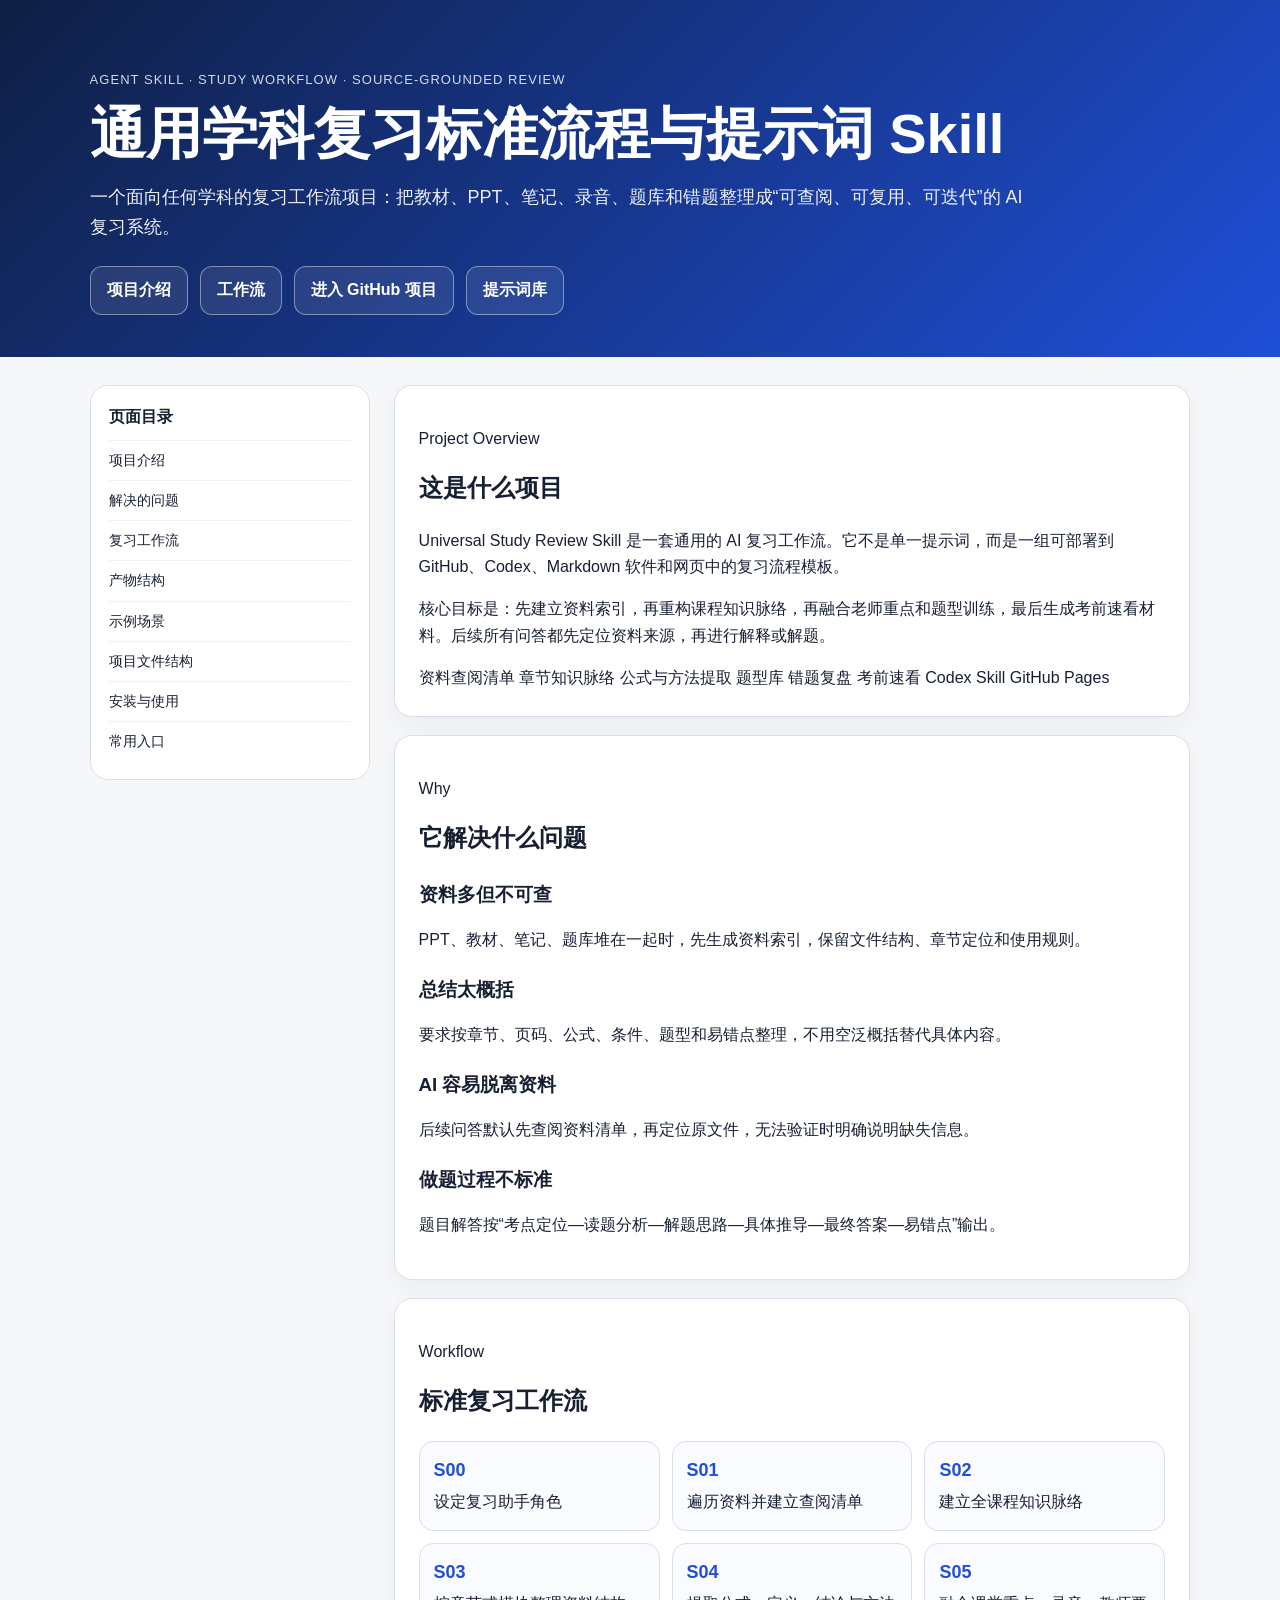
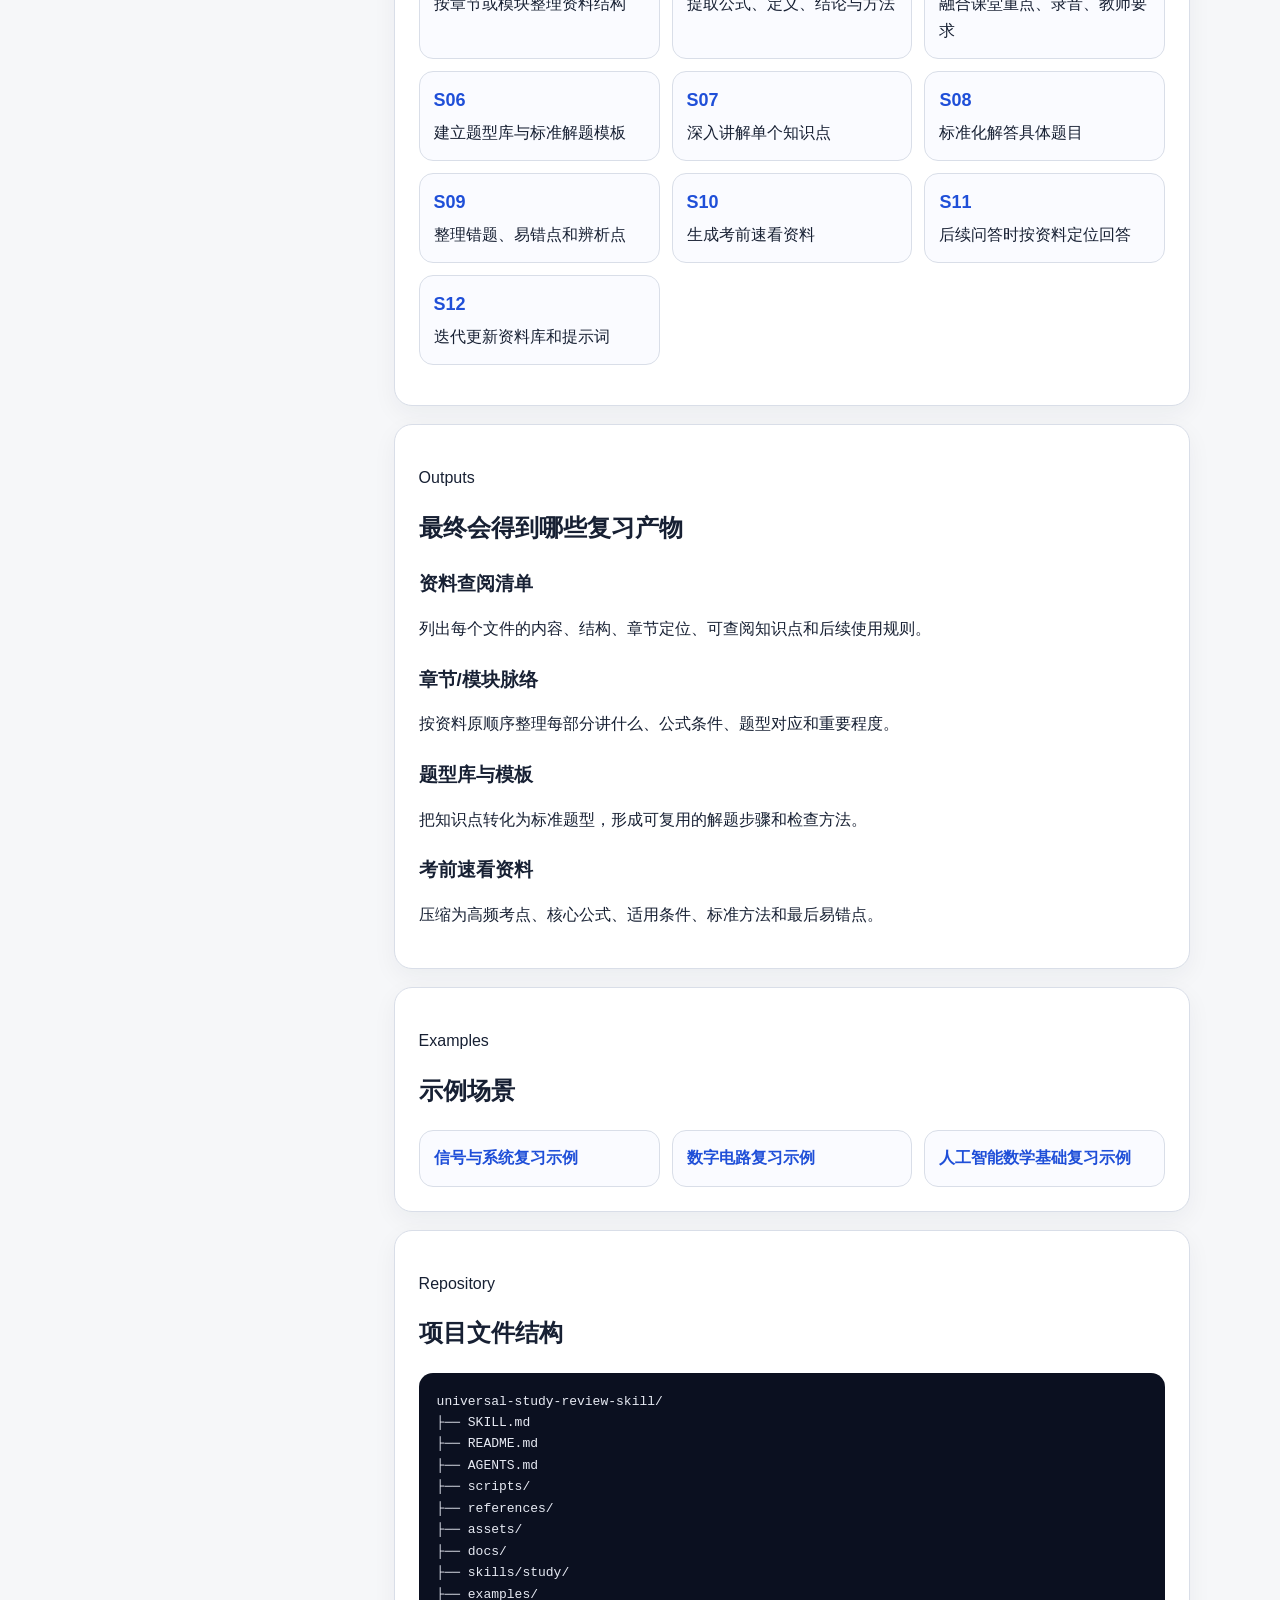
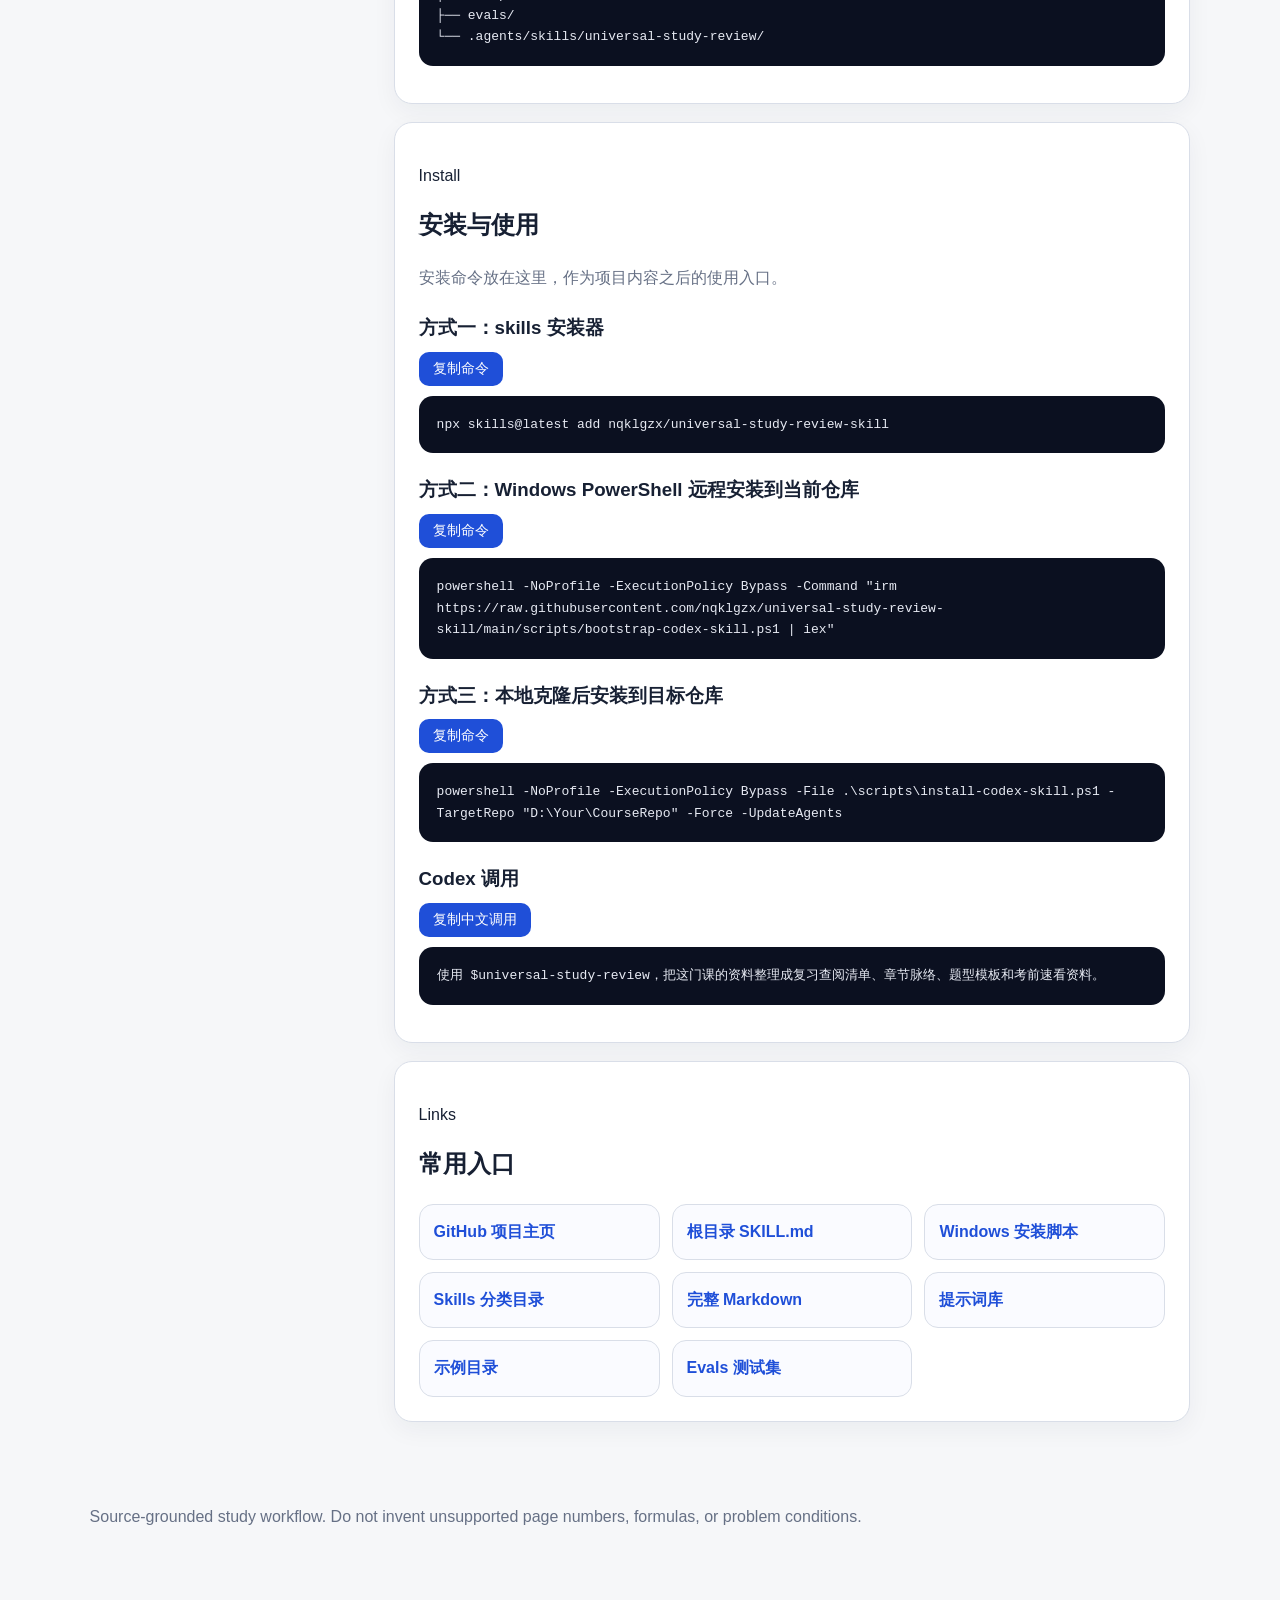
==== commit 04d9a3f4: "Refocus Pages homepage on project content" ====
--- a/docs/index.html
+++ b/docs/index.html
@@ -8,13 +8,13 @@
 </head>
 <body>
   <header>
-    <p class="eyebrow">Agent Skill · Prompt Workflow · GitHub Pages</p>
+    <p class="eyebrow">Agent Skill · Study Workflow · Source-Grounded Review</p>
     <h1>通用学科复习标准流程与提示词 Skill</h1>
-    <p class="lead">把任何学科的资料整理、章节复习、题型训练、错题复盘和考前速看转化为可复制、可追溯、可迭代的标准流程。</p>
+    <p class="lead">一个面向任何学科的复习工作流项目：把教材、PPT、笔记、录音、题库和错题整理成“可查阅、可复用、可迭代”的 AI 复习系统。</p>
     <div class="actions">
+      <a href="#overview">项目介绍</a>
+      <a href="#workflow">工作流</a>
       <a href="https://github.com/nqklgzx/universal-study-review-skill" target="_blank" rel="noopener">进入 GitHub 项目</a>
-      <a href="https://github.com/nqklgzx/universal-study-review-skill/blob/main/SKILL.md" target="_blank" rel="noopener">查看 SKILL.md</a>
-      <a href="https://github.com/nqklgzx/universal-study-review-skill/blob/main/references/full_workflow_and_prompt_templates.md" target="_blank" rel="noopener">完整 Markdown</a>
       <a href="https://github.com/nqklgzx/universal-study-review-skill/blob/main/references/prompt_template_library.md" target="_blank" rel="noopener">提示词库</a>
     </div>
   </header>
@@ -22,41 +22,59 @@
   <main>
     <aside class="toc">
       <h2>页面目录</h2>
-      <a href="#install">一键安装</a>
-      <a href="#codex">Codex 调用</a>
+      <a href="#overview">项目介绍</a>
+      <a href="#problems">解决的问题</a>
       <a href="#workflow">复习工作流</a>
+      <a href="#outputs">产物结构</a>
+      <a href="#examples">示例场景</a>
       <a href="#files">项目文件结构</a>
+      <a href="#install">安装与使用</a>
       <a href="#links">常用入口</a>
     </aside>
 
     <div class="content">
-      <section id="install" class="card">
-        <h2>一键安装</h2>
-        <p class="purpose">下面给出三种安装方式。推荐先用 skills 安装器；Windows 用户也可以直接用 PowerShell。</p>
-
-        <h3>方式一：skills 安装器</h3>
-        <button class="copy" data-target="cmd-npx">复制命令</button>
-        <pre><code id="cmd-npx">npx skills@latest add nqklgzx/universal-study-review-skill</code></pre>
-
-        <h3>方式二：Windows PowerShell 远程安装到当前仓库</h3>
-        <button class="copy" data-target="cmd-ps-remote">复制命令</button>
-        <pre><code id="cmd-ps-remote">powershell -NoProfile -ExecutionPolicy Bypass -Command "irm https://raw.githubusercontent.com/nqklgzx/universal-study-review-skill/main/scripts/bootstrap-codex-skill.ps1 | iex"</code></pre>
-
-        <h3>方式三：本地克隆后安装到目标仓库</h3>
-        <button class="copy" data-target="cmd-ps-local">复制命令</button>
-        <pre><code id="cmd-ps-local">powershell -NoProfile -ExecutionPolicy Bypass -File .\scripts\install-codex-skill.ps1 -TargetRepo "D:\Your\CourseRepo" -Force -UpdateAgents</code></pre>
+      <section id="overview" class="card hero-card">
+        <p class="section-kicker">Project Overview</p>
+        <h2>这是什么项目</h2>
+        <p>Universal Study Review Skill 是一套通用的 AI 复习工作流。它不是单一提示词，而是一组可部署到 GitHub、Codex、Markdown 软件和网页中的复习流程模板。</p>
+        <p>核心目标是：先建立资料索引，再重构课程知识脉络，再融合老师重点和题型训练，最后生成考前速看材料。后续所有问答都先定位资料来源，再进行解释或解题。</p>
+        <div class="tag-list">
+          <span>资料查阅清单</span>
+          <span>章节知识脉络</span>
+          <span>公式与方法提取</span>
+          <span>题型库</span>
+          <span>错题复盘</span>
+          <span>考前速看</span>
+          <span>Codex Skill</span>
+          <span>GitHub Pages</span>
+        </div>
       </section>
 
-      <section id="codex" class="card">
-        <h2>Codex 调用方式</h2>
-        <p class="purpose">安装后，在目标课程仓库里让 Codex 直接调用该 skill。</p>
-        <button class="copy" data-target="cmd-codex-en">复制英文调用</button>
-        <pre><code id="cmd-codex-en">Use $universal-study-review to build a material index and review workflow for this course.</code></pre>
-        <button class="copy" data-target="cmd-codex-zh">复制中文调用</button>
-        <pre><code id="cmd-codex-zh">使用 $universal-study-review，把这门课的资料整理成复习查阅清单、章节脉络、题型模板和考前速看资料。</code></pre>
+      <section id="problems" class="card">
+        <p class="section-kicker">Why</p>
+        <h2>它解决什么问题</h2>
+        <div class="feature-grid">
+          <div>
+            <h3>资料多但不可查</h3>
+            <p>PPT、教材、笔记、题库堆在一起时，先生成资料索引，保留文件结构、章节定位和使用规则。</p>
+          </div>
+          <div>
+            <h3>总结太概括</h3>
+            <p>要求按章节、页码、公式、条件、题型和易错点整理，不用空泛概括替代具体内容。</p>
+          </div>
+          <div>
+            <h3>AI 容易脱离资料</h3>
+            <p>后续问答默认先查阅资料清单，再定位原文件，无法验证时明确说明缺失信息。</p>
+          </div>
+          <div>
+            <h3>做题过程不标准</h3>
+            <p>题目解答按“考点定位—读题分析—解题思路—具体推导—最终答案—易错点”输出。</p>
+          </div>
+        </div>
       </section>
 
       <section id="workflow" class="card">
+        <p class="section-kicker">Workflow</p>
         <h2>标准复习工作流</h2>
         <div class="flow-grid">
           <div><strong>S00</strong><span>设定复习助手角色</span></div>
@@ -73,10 +91,31 @@
           <div><strong>S11</strong><span>后续问答时按资料定位回答</span></div>
           <div><strong>S12</strong><span>迭代更新资料库和提示词</span></div>
         </div>
-        <p class="purpose">完整提示词请进入：<a href="https://github.com/nqklgzx/universal-study-review-skill/blob/main/references/prompt_template_library.md" target="_blank" rel="noopener">Prompt Template Library</a>。</p>
+      </section>
+
+      <section id="outputs" class="card">
+        <p class="section-kicker">Outputs</p>
+        <h2>最终会得到哪些复习产物</h2>
+        <div class="feature-grid">
+          <div><h3>资料查阅清单</h3><p>列出每个文件的内容、结构、章节定位、可查阅知识点和后续使用规则。</p></div>
+          <div><h3>章节/模块脉络</h3><p>按资料原顺序整理每部分讲什么、公式条件、题型对应和重要程度。</p></div>
+          <div><h3>题型库与模板</h3><p>把知识点转化为标准题型，形成可复用的解题步骤和检查方法。</p></div>
+          <div><h3>考前速看资料</h3><p>压缩为高频考点、核心公式、适用条件、标准方法和最后易错点。</p></div>
+        </div>
+      </section>
+
+      <section id="examples" class="card">
+        <p class="section-kicker">Examples</p>
+        <h2>示例场景</h2>
+        <div class="link-grid">
+          <a href="https://github.com/nqklgzx/universal-study-review-skill/blob/main/examples/signals-and-systems.md" target="_blank" rel="noopener">信号与系统复习示例</a>
+          <a href="https://github.com/nqklgzx/universal-study-review-skill/blob/main/examples/digital-logic.md" target="_blank" rel="noopener">数字电路复习示例</a>
+          <a href="https://github.com/nqklgzx/universal-study-review-skill/blob/main/examples/ai-math-foundations.md" target="_blank" rel="noopener">人工智能数学基础复习示例</a>
+        </div>
       </section>
 
       <section id="files" class="card">
+        <p class="section-kicker">Repository</p>
         <h2>项目文件结构</h2>
         <pre><code>universal-study-review-skill/
 ├── SKILL.md
@@ -92,15 +131,40 @@
 └── .agents/skills/universal-study-review/</code></pre>
       </section>
 
+      <section id="install" class="card install-card">
+        <p class="section-kicker">Install</p>
+        <h2>安装与使用</h2>
+        <p class="purpose">安装命令放在这里，作为项目内容之后的使用入口。</p>
+
+        <h3>方式一：skills 安装器</h3>
+        <button class="copy" data-target="cmd-npx">复制命令</button>
+        <pre><code id="cmd-npx">npx skills@latest add nqklgzx/universal-study-review-skill</code></pre>
+
+        <h3>方式二：Windows PowerShell 远程安装到当前仓库</h3>
+        <button class="copy" data-target="cmd-ps-remote">复制命令</button>
+        <pre><code id="cmd-ps-remote">powershell -NoProfile -ExecutionPolicy Bypass -Command "irm https://raw.githubusercontent.com/nqklgzx/universal-study-review-skill/main/scripts/bootstrap-codex-skill.ps1 | iex"</code></pre>
+
+        <h3>方式三：本地克隆后安装到目标仓库</h3>
+        <button class="copy" data-target="cmd-ps-local">复制命令</button>
+        <pre><code id="cmd-ps-local">powershell -NoProfile -ExecutionPolicy Bypass -File .\scripts\install-codex-skill.ps1 -TargetRepo "D:\Your\CourseRepo" -Force -UpdateAgents</code></pre>
+
+        <h3>Codex 调用</h3>
+        <button class="copy" data-target="cmd-codex-zh">复制中文调用</button>
+        <pre><code id="cmd-codex-zh">使用 $universal-study-review，把这门课的资料整理成复习查阅清单、章节脉络、题型模板和考前速看资料。</code></pre>
+      </section>
+
       <section id="links" class="card">
+        <p class="section-kicker">Links</p>
         <h2>常用入口</h2>
         <div class="link-grid">
           <a href="https://github.com/nqklgzx/universal-study-review-skill" target="_blank" rel="noopener">GitHub 项目主页</a>
+          <a href="https://github.com/nqklgzx/universal-study-review-skill/blob/main/SKILL.md" target="_blank" rel="noopener">根目录 SKILL.md</a>
           <a href="https://github.com/nqklgzx/universal-study-review-skill/tree/main/scripts" target="_blank" rel="noopener">Windows 安装脚本</a>
           <a href="https://github.com/nqklgzx/universal-study-review-skill/tree/main/skills/study" target="_blank" rel="noopener">Skills 分类目录</a>
+          <a href="https://github.com/nqklgzx/universal-study-review-skill/blob/main/references/full_workflow_and_prompt_templates.md" target="_blank" rel="noopener">完整 Markdown</a>
+          <a href="https://github.com/nqklgzx/universal-study-review-skill/blob/main/references/prompt_template_library.md" target="_blank" rel="noopener">提示词库</a>
           <a href="https://github.com/nqklgzx/universal-study-review-skill/tree/main/examples" target="_blank" rel="noopener">示例目录</a>
           <a href="https://github.com/nqklgzx/universal-study-review-skill/tree/main/evals" target="_blank" rel="noopener">Evals 测试集</a>
-          <a href="https://github.com/nqklgzx/universal-study-review-skill/blob/main/CHANGELOG.md" target="_blank" rel="noopener">版本日志</a>
         </div>
       </section>
     </div>
--- a/docs/style.css
+++ b/docs/style.css
@@ -1,22 +1,33 @@
 * { box-sizing: border-box; }
-:root { --bg:#f6f7f9; --text:#172033; --muted:#667085; --card:#ffffff; --line:#d9dee8; --accent:#1f4fd8; }
+:root { --bg:#f6f7f9; --text:#172033; --muted:#667085; --card:#ffffff; --line:#d9dee8; --accent:#1f4fd8; --accent2:#0f2f86; }
 body { margin:0; background:var(--bg); color:var(--text); font-family:-apple-system,BlinkMacSystemFont,"Segoe UI","Noto Sans SC",Arial,sans-serif; line-height:1.65; }
-header { padding:56px 7vw 40px; background:linear-gradient(135deg,#0f1f44,#1f4fd8); color:white; }
+header { padding:56px 7vw 42px; background:linear-gradient(135deg,#0f1f44,#1f4fd8); color:white; }
 .eyebrow { letter-spacing:.08em; text-transform:uppercase; opacity:.82; font-size:13px; }
 h1 { margin:8px 0 14px; font-size:clamp(30px,5vw,56px); line-height:1.1; }
-.lead { max-width:880px; font-size:18px; opacity:.92; }
+.lead { max-width:940px; font-size:18px; opacity:.92; }
 .actions { margin-top:24px; display:flex; gap:12px; flex-wrap:wrap; }
-.actions a { color:white; border:1px solid rgba(255,255,255,.4); padding:8px 12px; border-radius:10px; text-decoration:none; background:rgba(255,255,255,.08); }
+.actions a { color:white; border:1px solid rgba(255,255,255,.42); padding:10px 16px; border-radius:12px; text-decoration:none; background:rgba(255,255,255,.09); font-weight:600; }
+.actions a:hover { background:rgba(255,255,255,.17); }
 main { display:grid; grid-template-columns:280px minmax(0,1fr); gap:24px; padding:28px 7vw; align-items:start; }
 .toc { position:sticky; top:20px; background:var(--card); border:1px solid var(--line); border-radius:18px; padding:18px; max-height:calc(100vh - 40px); overflow:auto; }
 .toc h2 { font-size:16px; margin:0 0 10px; }
-.toc a { display:block; color:var(--text); text-decoration:none; padding:7px 0; border-top:1px solid #eef1f5; font-size:14px; }
+.toc a { display:block; color:var(--text); text-decoration:none; padding:8px 0; border-top:1px solid #eef1f5; font-size:14px; }
+.toc a:hover { color:var(--accent); }
 .content { min-width:0; }
 .card { background:var(--card); border:1px solid var(--line); border-radius:18px; padding:24px; margin-bottom:18px; box-shadow:0 8px 24px rgba(15,31,68,.05); }
 .card h2 { margin-top:0; }
+.card h3 { margin-top:22px; margin-bottom:8px; }
 .purpose { color:var(--muted); }
-.copy { border:0; background:var(--accent); color:white; padding:8px 14px; border-radius:10px; cursor:pointer; font-size:14px; margin-bottom:12px; }
-pre { background:#0b1020; color:#e7eaf3; padding:18px; border-radius:14px; overflow:auto; white-space:pre-wrap; word-break:break-word; }
+.copy { border:0; background:var(--accent); color:white; padding:8px 14px; border-radius:10px; cursor:pointer; font-size:14px; margin-bottom:10px; }
+.copy:hover { background:var(--accent2); }
+pre { background:#0b1020; color:#e7eaf3; padding:18px; border-radius:14px; overflow:auto; white-space:pre-wrap; word-break:break-word; margin-top:0; }
 code { font-family:"SFMono-Regular",Consolas,"Liberation Mono",monospace; font-size:13px; }
+.flow-grid { display:grid; grid-template-columns:repeat(auto-fit,minmax(220px,1fr)); gap:12px; margin:16px 0; }
+.flow-grid div { border:1px solid var(--line); border-radius:14px; padding:14px; background:#fafbff; }
+.flow-grid strong { display:block; color:var(--accent); font-size:18px; margin-bottom:4px; }
+.flow-grid span { display:block; color:var(--text); }
+.link-grid { display:grid; grid-template-columns:repeat(auto-fit,minmax(220px,1fr)); gap:12px; }
+.link-grid a { display:block; border:1px solid var(--line); border-radius:14px; padding:14px; text-decoration:none; color:var(--accent); background:#fafbff; font-weight:600; }
+.link-grid a:hover { border-color:var(--accent); background:#f0f4ff; }
 footer { color:var(--muted); padding:20px 7vw 48px; }
 @media (max-width:900px) { main { grid-template-columns:1fr; } .toc { position:static; } }
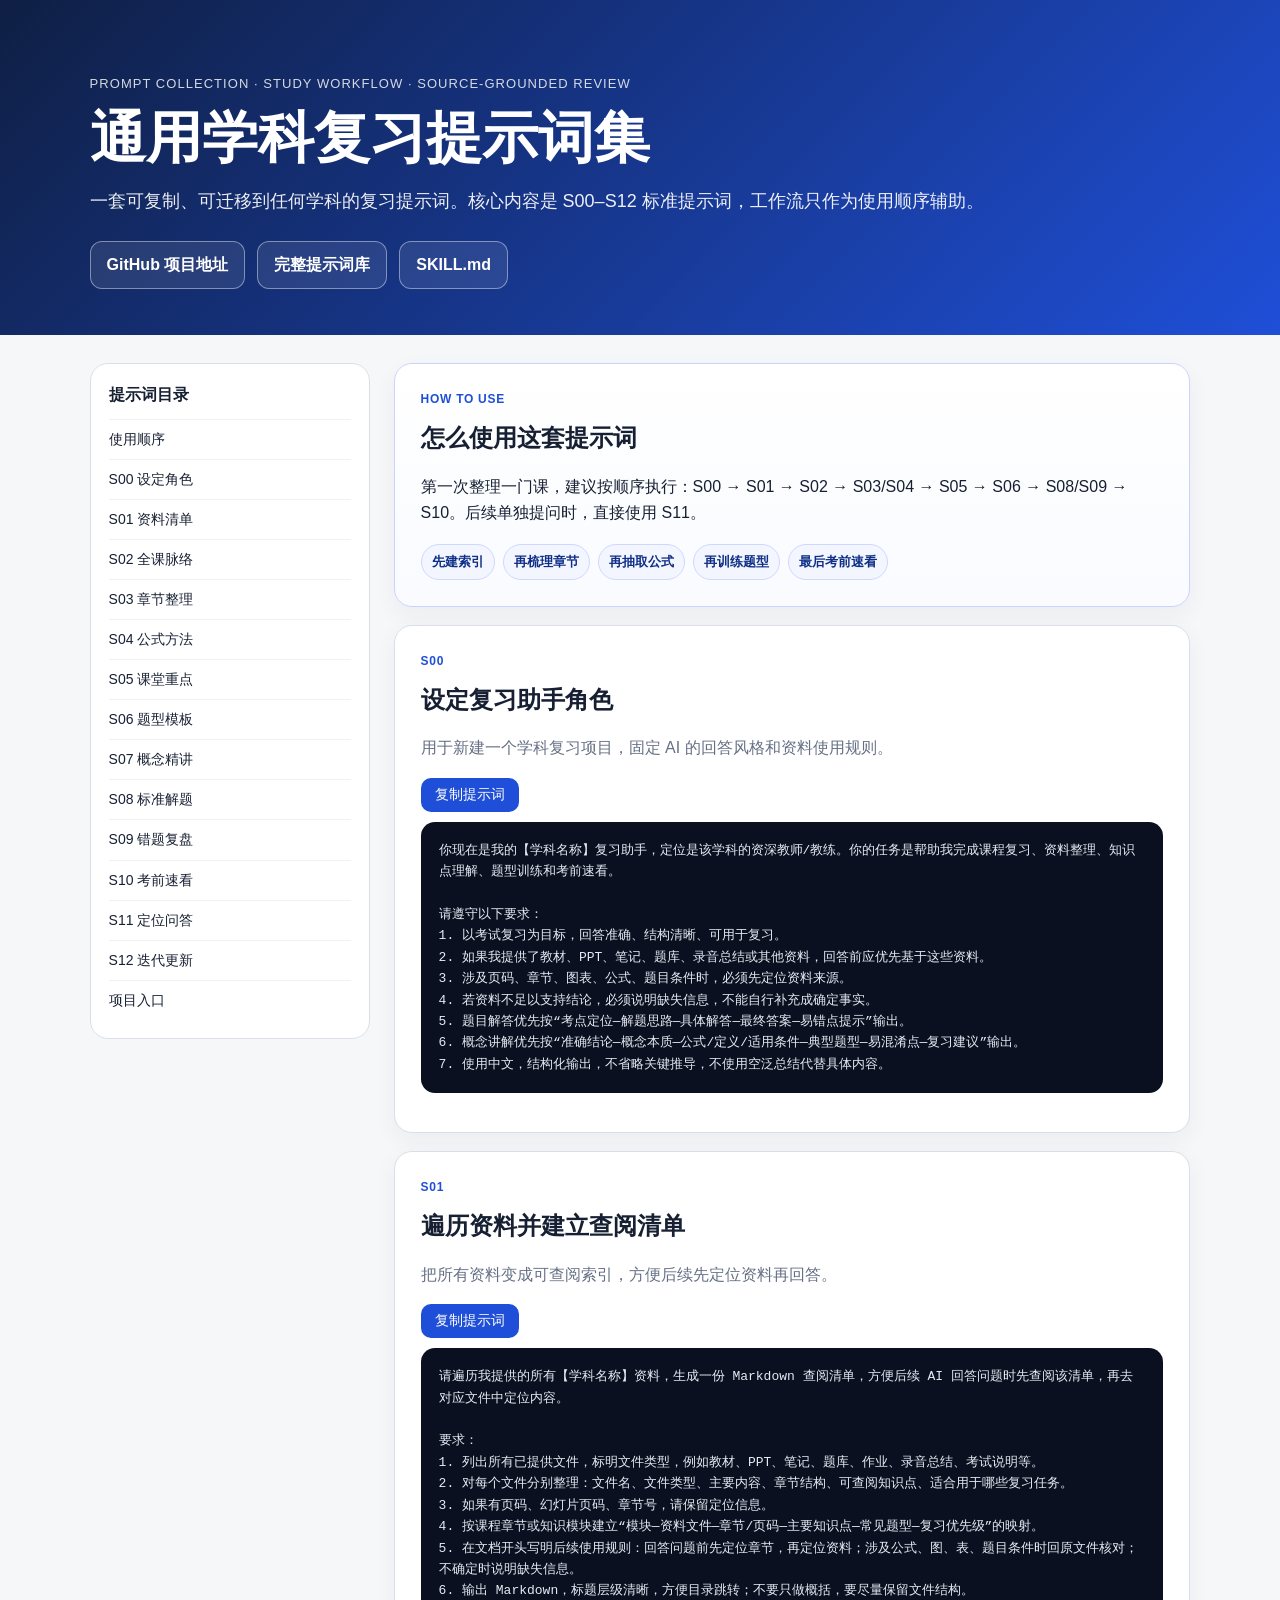
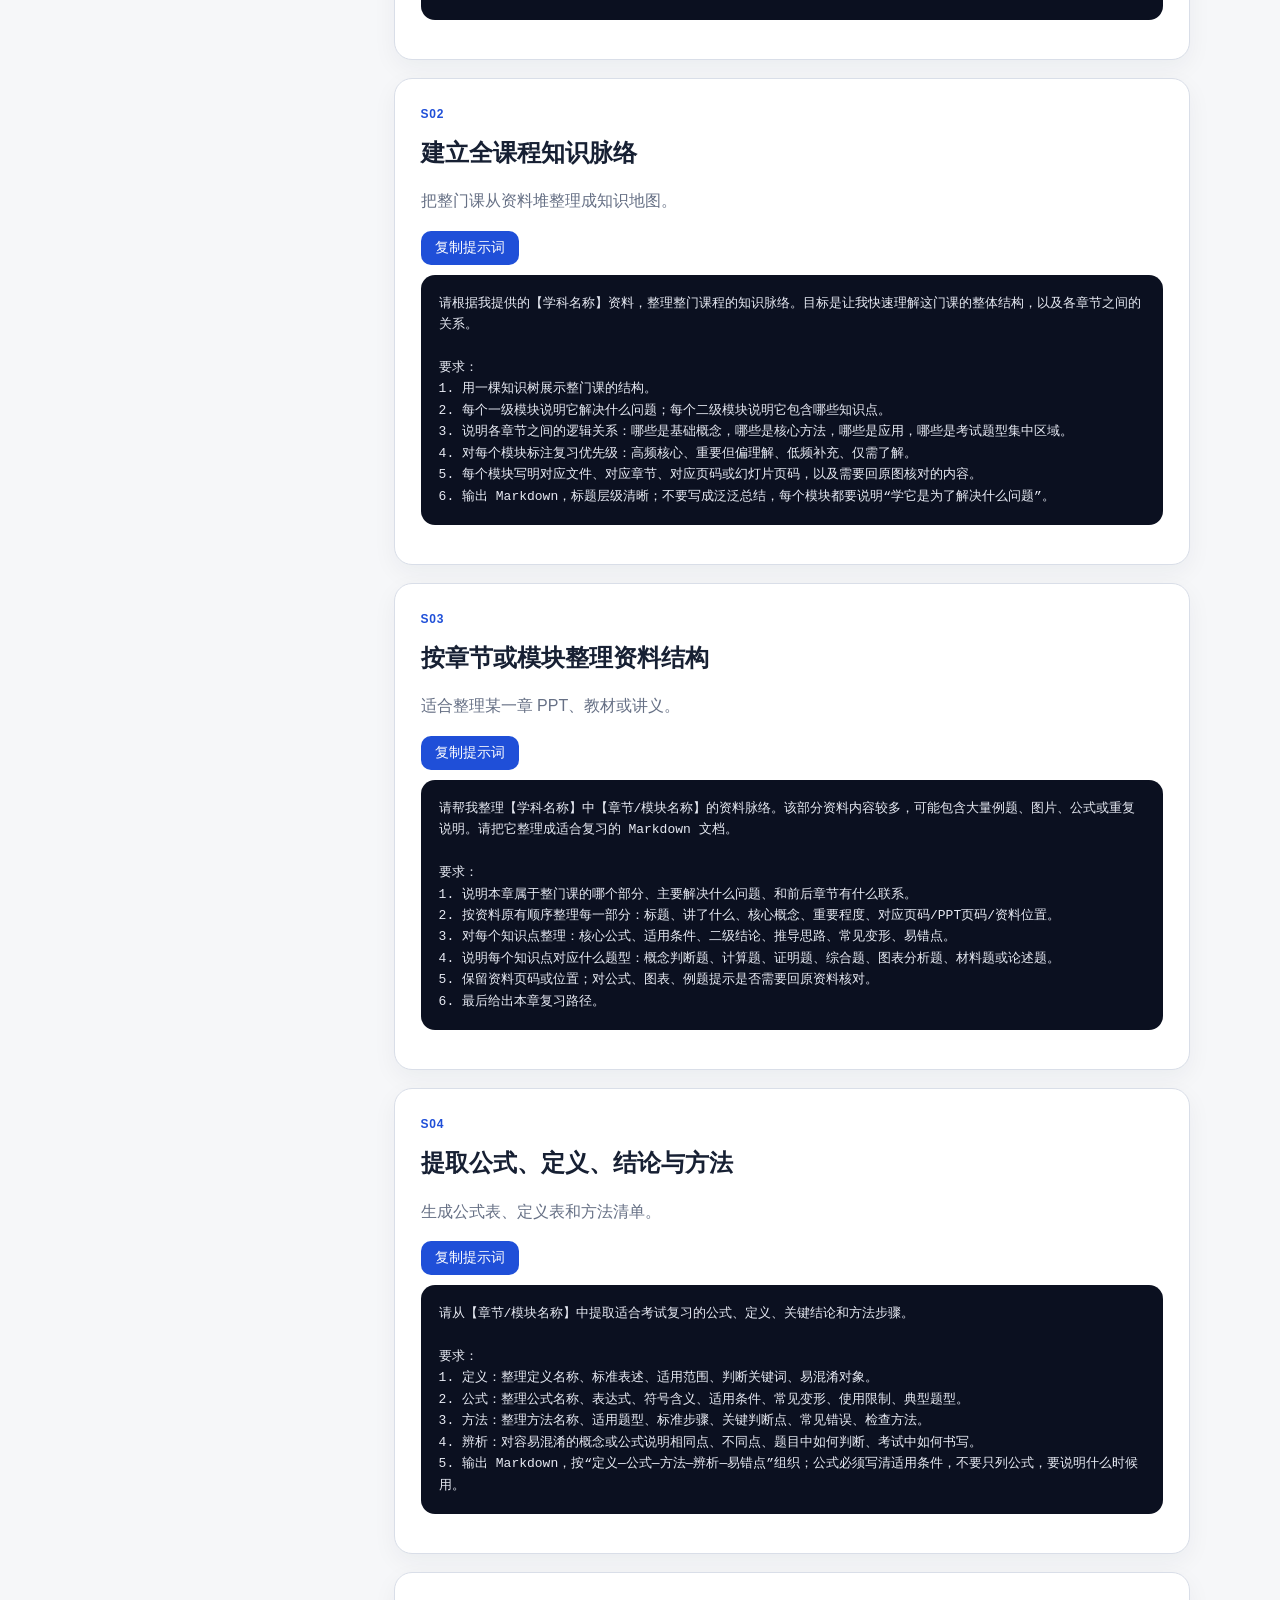
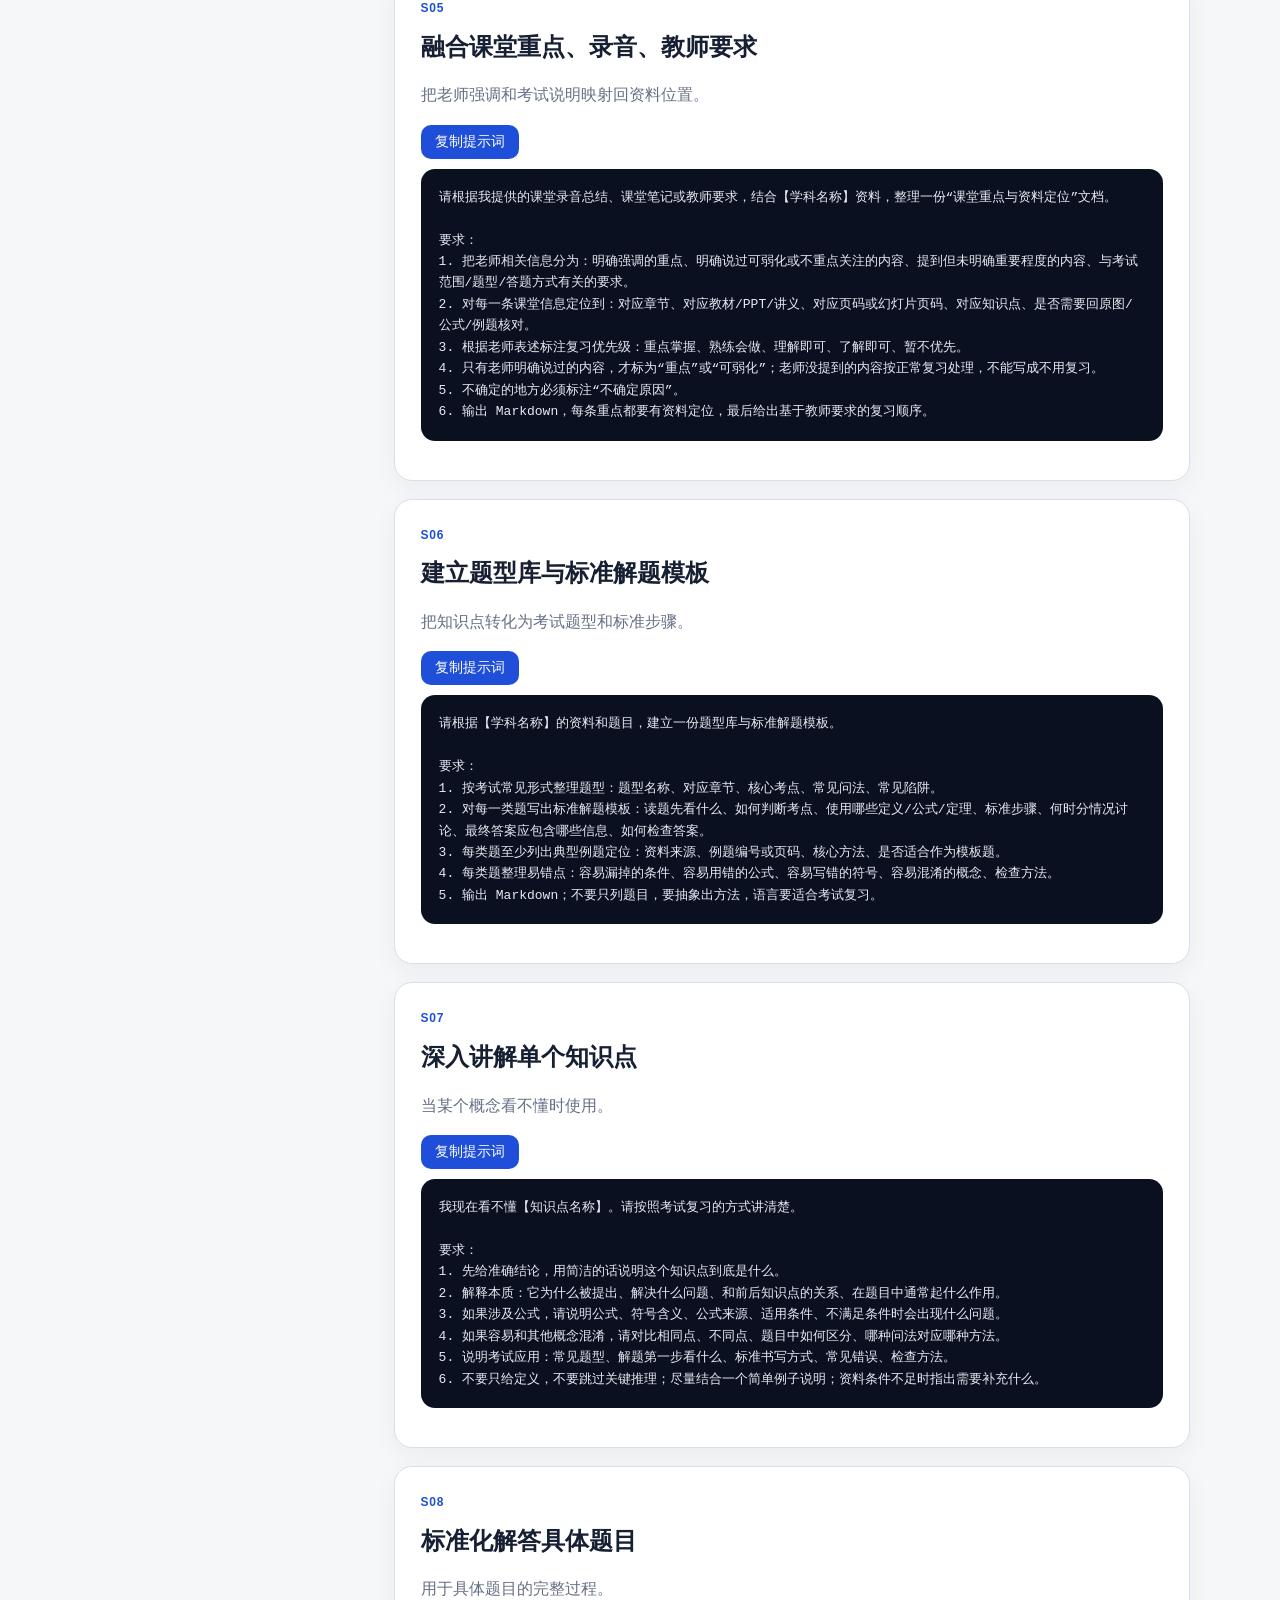
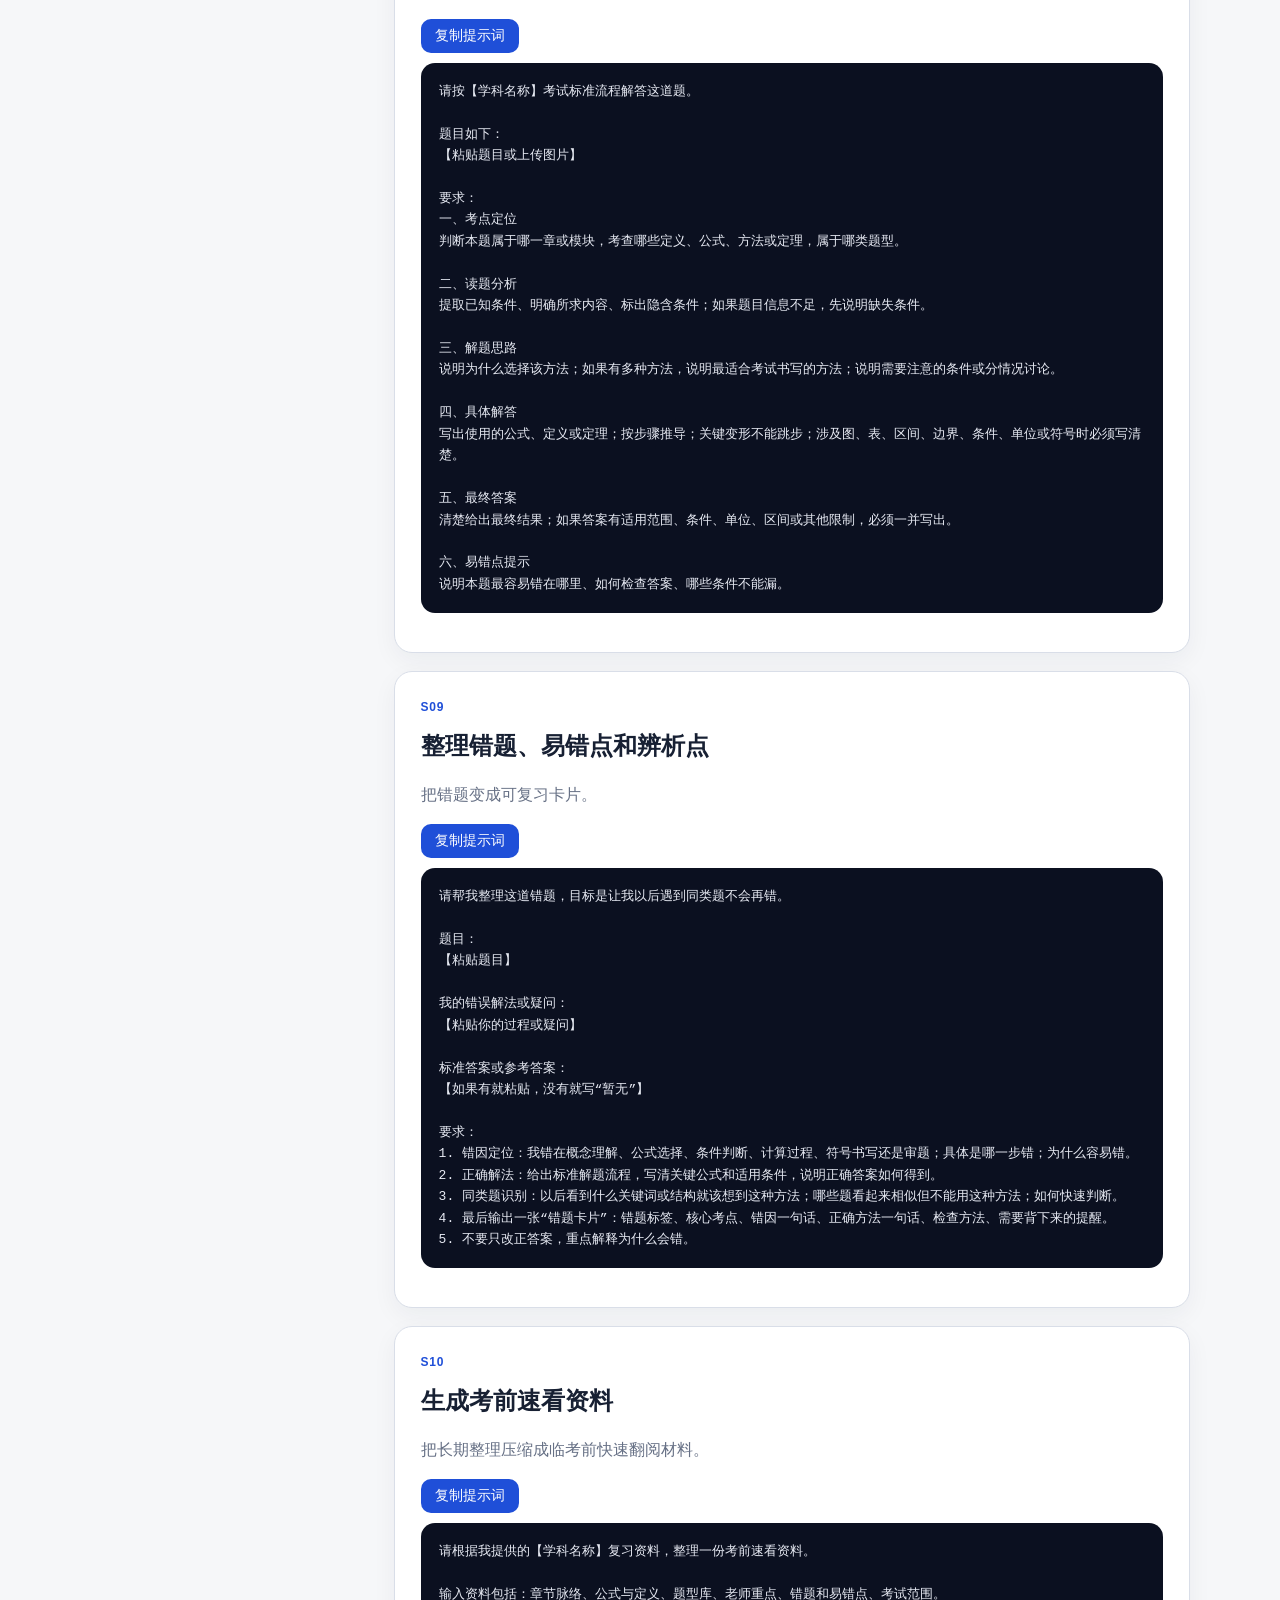
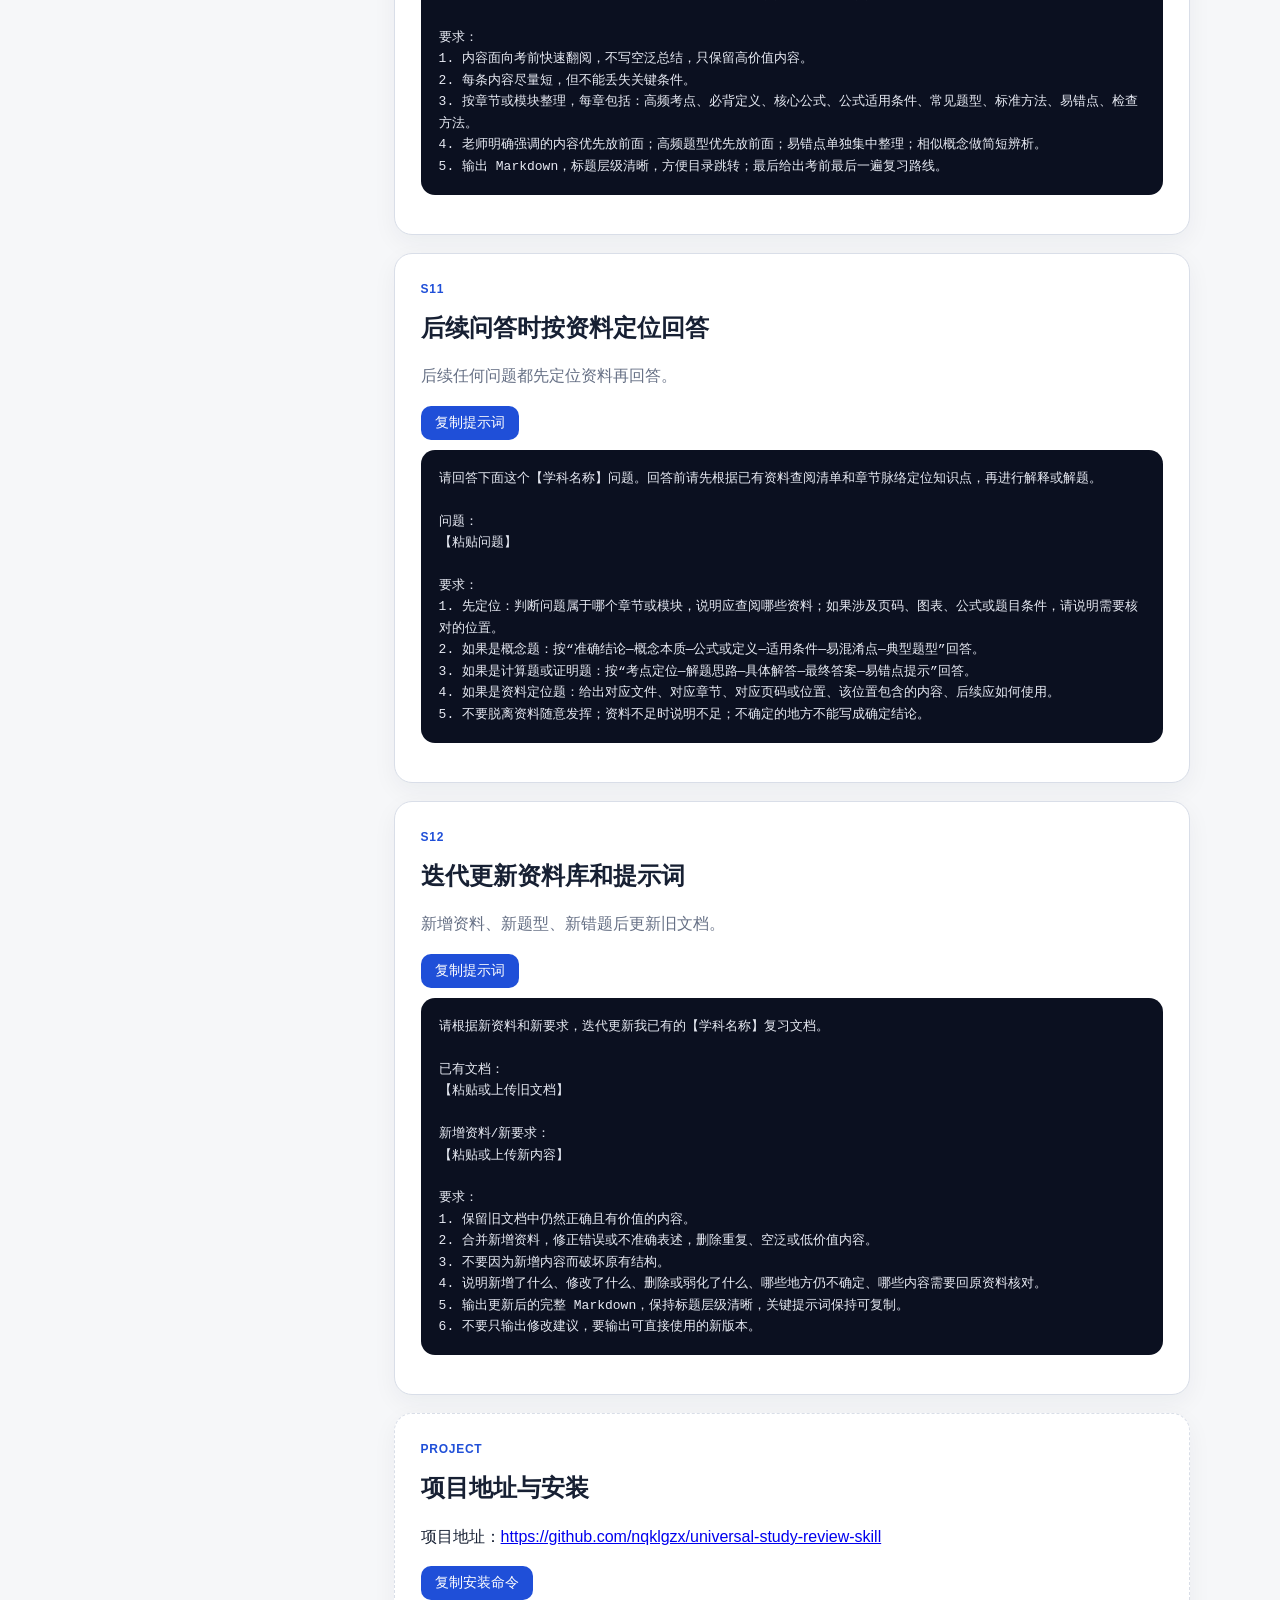
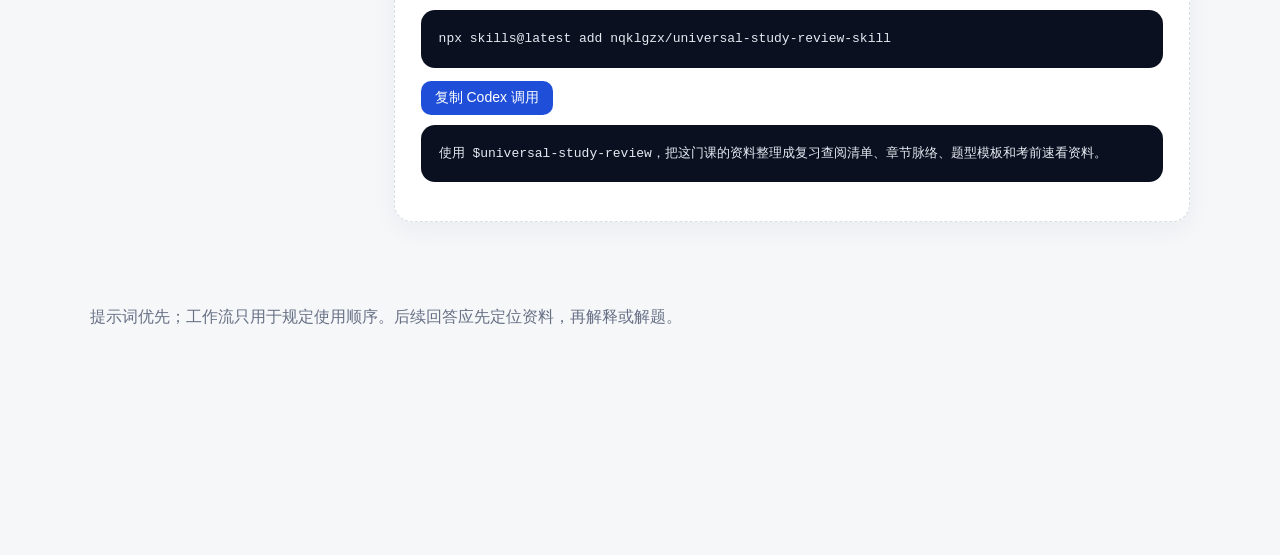
==== commit c4ed1789: "Refocus Pages on prompt collection" ====
--- a/docs/index.html
+++ b/docs/index.html
@@ -3,175 +3,225 @@
 <head>
   <meta charset="utf-8" />
   <meta name="viewport" content="width=device-width, initial-scale=1" />
-  <title>Universal Study Review Skill</title>
+  <title>通用学科复习提示词集</title>
   <link rel="stylesheet" href="style.css" />
 </head>
 <body>
   <header>
-    <p class="eyebrow">Agent Skill · Study Workflow · Source-Grounded Review</p>
-    <h1>通用学科复习标准流程与提示词 Skill</h1>
-    <p class="lead">一个面向任何学科的复习工作流项目：把教材、PPT、笔记、录音、题库和错题整理成“可查阅、可复用、可迭代”的 AI 复习系统。</p>
+    <p class="eyebrow">Prompt Collection · Study Workflow · Source-Grounded Review</p>
+    <h1>通用学科复习提示词集</h1>
+    <p class="lead">一套可复制、可迁移到任何学科的复习提示词。核心内容是 S00–S12 标准提示词，工作流只作为使用顺序辅助。</p>
     <div class="actions">
-      <a href="#overview">项目介绍</a>
-      <a href="#workflow">工作流</a>
-      <a href="https://github.com/nqklgzx/universal-study-review-skill" target="_blank" rel="noopener">进入 GitHub 项目</a>
-      <a href="https://github.com/nqklgzx/universal-study-review-skill/blob/main/references/prompt_template_library.md" target="_blank" rel="noopener">提示词库</a>
+      <a href="https://github.com/nqklgzx/universal-study-review-skill" target="_blank" rel="noopener">GitHub 项目地址</a>
+      <a href="https://github.com/nqklgzx/universal-study-review-skill/blob/main/references/prompt_template_library.md" target="_blank" rel="noopener">完整提示词库</a>
+      <a href="https://github.com/nqklgzx/universal-study-review-skill/blob/main/SKILL.md" target="_blank" rel="noopener">SKILL.md</a>
     </div>
   </header>
 
   <main>
     <aside class="toc">
-      <h2>页面目录</h2>
-      <a href="#overview">项目介绍</a>
-      <a href="#problems">解决的问题</a>
-      <a href="#workflow">复习工作流</a>
-      <a href="#outputs">产物结构</a>
-      <a href="#examples">示例场景</a>
-      <a href="#files">项目文件结构</a>
-      <a href="#install">安装与使用</a>
-      <a href="#links">常用入口</a>
+      <h2>提示词目录</h2>
+      <a href="#usage">使用顺序</a>
+      <a href="#s00">S00 设定角色</a>
+      <a href="#s01">S01 资料清单</a>
+      <a href="#s02">S02 全课脉络</a>
+      <a href="#s03">S03 章节整理</a>
+      <a href="#s04">S04 公式方法</a>
+      <a href="#s05">S05 课堂重点</a>
+      <a href="#s06">S06 题型模板</a>
+      <a href="#s07">S07 概念精讲</a>
+      <a href="#s08">S08 标准解题</a>
+      <a href="#s09">S09 错题复盘</a>
+      <a href="#s10">S10 考前速看</a>
+      <a href="#s11">S11 定位问答</a>
+      <a href="#s12">S12 迭代更新</a>
+      <a href="#project">项目入口</a>
     </aside>
 
     <div class="content">
-      <section id="overview" class="card hero-card">
-        <p class="section-kicker">Project Overview</p>
-        <h2>这是什么项目</h2>
-        <p>Universal Study Review Skill 是一套通用的 AI 复习工作流。它不是单一提示词，而是一组可部署到 GitHub、Codex、Markdown 软件和网页中的复习流程模板。</p>
-        <p>核心目标是：先建立资料索引，再重构课程知识脉络，再融合老师重点和题型训练，最后生成考前速看材料。后续所有问答都先定位资料来源，再进行解释或解题。</p>
+      <section id="usage" class="card hero-card">
+        <p class="section-kicker">How to use</p>
+        <h2>怎么使用这套提示词</h2>
+        <p>第一次整理一门课，建议按顺序执行：S00 → S01 → S02 → S03/S04 → S05 → S06 → S08/S09 → S10。后续单独提问时，直接使用 S11。</p>
         <div class="tag-list">
-          <span>资料查阅清单</span>
-          <span>章节知识脉络</span>
-          <span>公式与方法提取</span>
-          <span>题型库</span>
-          <span>错题复盘</span>
-          <span>考前速看</span>
-          <span>Codex Skill</span>
-          <span>GitHub Pages</span>
+          <span>先建索引</span><span>再梳理章节</span><span>再抽取公式</span><span>再训练题型</span><span>最后考前速看</span>
         </div>
       </section>
 
-      <section id="problems" class="card">
-        <p class="section-kicker">Why</p>
-        <h2>它解决什么问题</h2>
-        <div class="feature-grid">
-          <div>
-            <h3>资料多但不可查</h3>
-            <p>PPT、教材、笔记、题库堆在一起时，先生成资料索引，保留文件结构、章节定位和使用规则。</p>
-          </div>
-          <div>
-            <h3>总结太概括</h3>
-            <p>要求按章节、页码、公式、条件、题型和易错点整理，不用空泛概括替代具体内容。</p>
-          </div>
-          <div>
-            <h3>AI 容易脱离资料</h3>
-            <p>后续问答默认先查阅资料清单，再定位原文件，无法验证时明确说明缺失信息。</p>
-          </div>
-          <div>
-            <h3>做题过程不标准</h3>
-            <p>题目解答按“考点定位—读题分析—解题思路—具体推导—最终答案—易错点”输出。</p>
-          </div>
-        </div>
-      </section>
-
-      <section id="workflow" class="card">
-        <p class="section-kicker">Workflow</p>
-        <h2>标准复习工作流</h2>
-        <div class="flow-grid">
-          <div><strong>S00</strong><span>设定复习助手角色</span></div>
-          <div><strong>S01</strong><span>遍历资料并建立查阅清单</span></div>
-          <div><strong>S02</strong><span>建立全课程知识脉络</span></div>
-          <div><strong>S03</strong><span>按章节或模块整理资料结构</span></div>
-          <div><strong>S04</strong><span>提取公式、定义、结论与方法</span></div>
-          <div><strong>S05</strong><span>融合课堂重点、录音、教师要求</span></div>
-          <div><strong>S06</strong><span>建立题型库与标准解题模板</span></div>
-          <div><strong>S07</strong><span>深入讲解单个知识点</span></div>
-          <div><strong>S08</strong><span>标准化解答具体题目</span></div>
-          <div><strong>S09</strong><span>整理错题、易错点和辨析点</span></div>
-          <div><strong>S10</strong><span>生成考前速看资料</span></div>
-          <div><strong>S11</strong><span>后续问答时按资料定位回答</span></div>
-          <div><strong>S12</strong><span>迭代更新资料库和提示词</span></div>
-        </div>
-      </section>
-
-      <section id="outputs" class="card">
-        <p class="section-kicker">Outputs</p>
-        <h2>最终会得到哪些复习产物</h2>
-        <div class="feature-grid">
-          <div><h3>资料查阅清单</h3><p>列出每个文件的内容、结构、章节定位、可查阅知识点和后续使用规则。</p></div>
-          <div><h3>章节/模块脉络</h3><p>按资料原顺序整理每部分讲什么、公式条件、题型对应和重要程度。</p></div>
-          <div><h3>题型库与模板</h3><p>把知识点转化为标准题型，形成可复用的解题步骤和检查方法。</p></div>
-          <div><h3>考前速看资料</h3><p>压缩为高频考点、核心公式、适用条件、标准方法和最后易错点。</p></div>
-        </div>
-      </section>
-
-      <section id="examples" class="card">
-        <p class="section-kicker">Examples</p>
-        <h2>示例场景</h2>
-        <div class="link-grid">
-          <a href="https://github.com/nqklgzx/universal-study-review-skill/blob/main/examples/signals-and-systems.md" target="_blank" rel="noopener">信号与系统复习示例</a>
-          <a href="https://github.com/nqklgzx/universal-study-review-skill/blob/main/examples/digital-logic.md" target="_blank" rel="noopener">数字电路复习示例</a>
-          <a href="https://github.com/nqklgzx/universal-study-review-skill/blob/main/examples/ai-math-foundations.md" target="_blank" rel="noopener">人工智能数学基础复习示例</a>
-        </div>
-      </section>
-
-      <section id="files" class="card">
-        <p class="section-kicker">Repository</p>
-        <h2>项目文件结构</h2>
-        <pre><code>universal-study-review-skill/
-├── SKILL.md
-├── README.md
-├── AGENTS.md
-├── scripts/
-├── references/
-├── assets/
-├── docs/
-├── skills/study/
-├── examples/
-├── evals/
-└── .agents/skills/universal-study-review/</code></pre>
-      </section>
-
-      <section id="install" class="card install-card">
-        <p class="section-kicker">Install</p>
-        <h2>安装与使用</h2>
-        <p class="purpose">安装命令放在这里，作为项目内容之后的使用入口。</p>
-
-        <h3>方式一：skills 安装器</h3>
-        <button class="copy" data-target="cmd-npx">复制命令</button>
+      <section id="s00" class="card"><p class="section-kicker">S00</p><h2>设定复习助手角色</h2><p class="purpose">用于新建一个学科复习项目，固定 AI 的回答风格和资料使用规则。</p><button class="copy" data-target="p-s00">复制提示词</button><pre><code id="p-s00">你现在是我的【学科名称】复习助手，定位是该学科的资深教师/教练。你的任务是帮助我完成课程复习、资料整理、知识点理解、题型训练和考前速看。
+
+请遵守以下要求：
+1. 以考试复习为目标，回答准确、结构清晰、可用于复习。
+2. 如果我提供了教材、PPT、笔记、题库、录音总结或其他资料，回答前应优先基于这些资料。
+3. 涉及页码、章节、图表、公式、题目条件时，必须先定位资料来源。
+4. 若资料不足以支持结论，必须说明缺失信息，不能自行补充成确定事实。
+5. 题目解答优先按“考点定位—解题思路—具体解答—最终答案—易错点提示”输出。
+6. 概念讲解优先按“准确结论—概念本质—公式/定义/适用条件—典型题型—易混淆点—复习建议”输出。
+7. 使用中文，结构化输出，不省略关键推导，不使用空泛总结代替具体内容。</code></pre></section>
+
+      <section id="s01" class="card"><p class="section-kicker">S01</p><h2>遍历资料并建立查阅清单</h2><p class="purpose">把所有资料变成可查阅索引，方便后续先定位资料再回答。</p><button class="copy" data-target="p-s01">复制提示词</button><pre><code id="p-s01">请遍历我提供的所有【学科名称】资料，生成一份 Markdown 查阅清单，方便后续 AI 回答问题时先查阅该清单，再去对应文件中定位内容。
+
+要求：
+1. 列出所有已提供文件，标明文件类型，例如教材、PPT、笔记、题库、作业、录音总结、考试说明等。
+2. 对每个文件分别整理：文件名、文件类型、主要内容、章节结构、可查阅知识点、适合用于哪些复习任务。
+3. 如果有页码、幻灯片页码、章节号，请保留定位信息。
+4. 按课程章节或知识模块建立“模块—资料文件—章节/页码—主要知识点—常见题型—复习优先级”的映射。
+5. 在文档开头写明后续使用规则：回答问题前先定位章节，再定位资料；涉及公式、图、表、题目条件时回原文件核对；不确定时说明缺失信息。
+6. 输出 Markdown，标题层级清晰，方便目录跳转；不要只做概括，要尽量保留文件结构。</code></pre></section>
+
+      <section id="s02" class="card"><p class="section-kicker">S02</p><h2>建立全课程知识脉络</h2><p class="purpose">把整门课从资料堆整理成知识地图。</p><button class="copy" data-target="p-s02">复制提示词</button><pre><code id="p-s02">请根据我提供的【学科名称】资料，整理整门课程的知识脉络。目标是让我快速理解这门课的整体结构，以及各章节之间的关系。
+
+要求：
+1. 用一棵知识树展示整门课的结构。
+2. 每个一级模块说明它解决什么问题；每个二级模块说明它包含哪些知识点。
+3. 说明各章节之间的逻辑关系：哪些是基础概念，哪些是核心方法，哪些是应用，哪些是考试题型集中区域。
+4. 对每个模块标注复习优先级：高频核心、重要但偏理解、低频补充、仅需了解。
+5. 每个模块写明对应文件、对应章节、对应页码或幻灯片页码，以及需要回原图核对的内容。
+6. 输出 Markdown，标题层级清晰；不要写成泛泛总结，每个模块都要说明“学它是为了解决什么问题”。</code></pre></section>
+
+      <section id="s03" class="card"><p class="section-kicker">S03</p><h2>按章节或模块整理资料结构</h2><p class="purpose">适合整理某一章 PPT、教材或讲义。</p><button class="copy" data-target="p-s03">复制提示词</button><pre><code id="p-s03">请帮我整理【学科名称】中【章节/模块名称】的资料脉络。该部分资料内容较多，可能包含大量例题、图片、公式或重复说明。请把它整理成适合复习的 Markdown 文档。
+
+要求：
+1. 说明本章属于整门课的哪个部分、主要解决什么问题、和前后章节有什么联系。
+2. 按资料原有顺序整理每一部分：标题、讲了什么、核心概念、重要程度、对应页码/PPT页码/资料位置。
+3. 对每个知识点整理：核心公式、适用条件、二级结论、推导思路、常见变形、易错点。
+4. 说明每个知识点对应什么题型：概念判断题、计算题、证明题、综合题、图表分析题、材料题或论述题。
+5. 保留资料页码或位置；对公式、图表、例题提示是否需要回原资料核对。
+6. 最后给出本章复习路径。</code></pre></section>
+
+      <section id="s04" class="card"><p class="section-kicker">S04</p><h2>提取公式、定义、结论与方法</h2><p class="purpose">生成公式表、定义表和方法清单。</p><button class="copy" data-target="p-s04">复制提示词</button><pre><code id="p-s04">请从【章节/模块名称】中提取适合考试复习的公式、定义、关键结论和方法步骤。
+
+要求：
+1. 定义：整理定义名称、标准表述、适用范围、判断关键词、易混淆对象。
+2. 公式：整理公式名称、表达式、符号含义、适用条件、常见变形、使用限制、典型题型。
+3. 方法：整理方法名称、适用题型、标准步骤、关键判断点、常见错误、检查方法。
+4. 辨析：对容易混淆的概念或公式说明相同点、不同点、题目中如何判断、考试中如何书写。
+5. 输出 Markdown，按“定义—公式—方法—辨析—易错点”组织；公式必须写清适用条件，不要只列公式，要说明什么时候用。</code></pre></section>
+
+      <section id="s05" class="card"><p class="section-kicker">S05</p><h2>融合课堂重点、录音、教师要求</h2><p class="purpose">把老师强调和考试说明映射回资料位置。</p><button class="copy" data-target="p-s05">复制提示词</button><pre><code id="p-s05">请根据我提供的课堂录音总结、课堂笔记或教师要求，结合【学科名称】资料，整理一份“课堂重点与资料定位”文档。
+
+要求：
+1. 把老师相关信息分为：明确强调的重点、明确说过可弱化或不重点关注的内容、提到但未明确重要程度的内容、与考试范围/题型/答题方式有关的要求。
+2. 对每一条课堂信息定位到：对应章节、对应教材/PPT/讲义、对应页码或幻灯片页码、对应知识点、是否需要回原图/公式/例题核对。
+3. 根据老师表述标注复习优先级：重点掌握、熟练会做、理解即可、了解即可、暂不优先。
+4. 只有老师明确说过的内容，才标为“重点”或“可弱化”；老师没提到的内容按正常复习处理，不能写成不用复习。
+5. 不确定的地方必须标注“不确定原因”。
+6. 输出 Markdown，每条重点都要有资料定位，最后给出基于教师要求的复习顺序。</code></pre></section>
+
+      <section id="s06" class="card"><p class="section-kicker">S06</p><h2>建立题型库与标准解题模板</h2><p class="purpose">把知识点转化为考试题型和标准步骤。</p><button class="copy" data-target="p-s06">复制提示词</button><pre><code id="p-s06">请根据【学科名称】的资料和题目，建立一份题型库与标准解题模板。
+
+要求：
+1. 按考试常见形式整理题型：题型名称、对应章节、核心考点、常见问法、常见陷阱。
+2. 对每一类题写出标准解题模板：读题先看什么、如何判断考点、使用哪些定义/公式/定理、标准步骤、何时分情况讨论、最终答案应包含哪些信息、如何检查答案。
+3. 每类题至少列出典型例题定位：资料来源、例题编号或页码、核心方法、是否适合作为模板题。
+4. 每类题整理易错点：容易漏掉的条件、容易用错的公式、容易写错的符号、容易混淆的概念、检查方法。
+5. 输出 Markdown；不要只列题目，要抽象出方法，语言要适合考试复习。</code></pre></section>
+
+      <section id="s07" class="card"><p class="section-kicker">S07</p><h2>深入讲解单个知识点</h2><p class="purpose">当某个概念看不懂时使用。</p><button class="copy" data-target="p-s07">复制提示词</button><pre><code id="p-s07">我现在看不懂【知识点名称】。请按照考试复习的方式讲清楚。
+
+要求：
+1. 先给准确结论，用简洁的话说明这个知识点到底是什么。
+2. 解释本质：它为什么被提出、解决什么问题、和前后知识点的关系、在题目中通常起什么作用。
+3. 如果涉及公式，请说明公式、符号含义、公式来源、适用条件、不满足条件时会出现什么问题。
+4. 如果容易和其他概念混淆，请对比相同点、不同点、题目中如何区分、哪种问法对应哪种方法。
+5. 说明考试应用：常见题型、解题第一步看什么、标准书写方式、常见错误、检查方法。
+6. 不要只给定义，不要跳过关键推理；尽量结合一个简单例子说明；资料条件不足时指出需要补充什么。</code></pre></section>
+
+      <section id="s08" class="card"><p class="section-kicker">S08</p><h2>标准化解答具体题目</h2><p class="purpose">用于具体题目的完整过程。</p><button class="copy" data-target="p-s08">复制提示词</button><pre><code id="p-s08">请按【学科名称】考试标准流程解答这道题。
+
+题目如下：
+【粘贴题目或上传图片】
+
+要求：
+一、考点定位
+判断本题属于哪一章或模块，考查哪些定义、公式、方法或定理，属于哪类题型。
+
+二、读题分析
+提取已知条件、明确所求内容、标出隐含条件；如果题目信息不足，先说明缺失条件。
+
+三、解题思路
+说明为什么选择该方法；如果有多种方法，说明最适合考试书写的方法；说明需要注意的条件或分情况讨论。
+
+四、具体解答
+写出使用的公式、定义或定理；按步骤推导；关键变形不能跳步；涉及图、表、区间、边界、条件、单位或符号时必须写清楚。
+
+五、最终答案
+清楚给出最终结果；如果答案有适用范围、条件、单位、区间或其他限制，必须一并写出。
+
+六、易错点提示
+说明本题最容易错在哪里、如何检查答案、哪些条件不能漏。</code></pre></section>
+
+      <section id="s09" class="card"><p class="section-kicker">S09</p><h2>整理错题、易错点和辨析点</h2><p class="purpose">把错题变成可复习卡片。</p><button class="copy" data-target="p-s09">复制提示词</button><pre><code id="p-s09">请帮我整理这道错题，目标是让我以后遇到同类题不会再错。
+
+题目：
+【粘贴题目】
+
+我的错误解法或疑问：
+【粘贴你的过程或疑问】
+
+标准答案或参考答案：
+【如果有就粘贴，没有就写“暂无”】
+
+要求：
+1. 错因定位：我错在概念理解、公式选择、条件判断、计算过程、符号书写还是审题；具体是哪一步错；为什么容易错。
+2. 正确解法：给出标准解题流程，写清关键公式和适用条件，说明正确答案如何得到。
+3. 同类题识别：以后看到什么关键词或结构就该想到这种方法；哪些题看起来相似但不能用这种方法；如何快速判断。
+4. 最后输出一张“错题卡片”：错题标签、核心考点、错因一句话、正确方法一句话、检查方法、需要背下来的提醒。
+5. 不要只改正答案，重点解释为什么会错。</code></pre></section>
+
+      <section id="s10" class="card"><p class="section-kicker">S10</p><h2>生成考前速看资料</h2><p class="purpose">把长期整理压缩成临考前快速翻阅材料。</p><button class="copy" data-target="p-s10">复制提示词</button><pre><code id="p-s10">请根据我提供的【学科名称】复习资料，整理一份考前速看资料。
+
+输入资料包括：章节脉络、公式与定义、题型库、老师重点、错题和易错点、考试范围。
+
+要求：
+1. 内容面向考前快速翻阅，不写空泛总结，只保留高价值内容。
+2. 每条内容尽量短，但不能丢失关键条件。
+3. 按章节或模块整理，每章包括：高频考点、必背定义、核心公式、公式适用条件、常见题型、标准方法、易错点、检查方法。
+4. 老师明确强调的内容优先放前面；高频题型优先放前面；易错点单独集中整理；相似概念做简短辨析。
+5. 输出 Markdown，标题层级清晰，方便目录跳转；最后给出考前最后一遍复习路线。</code></pre></section>
+
+      <section id="s11" class="card"><p class="section-kicker">S11</p><h2>后续问答时按资料定位回答</h2><p class="purpose">后续任何问题都先定位资料再回答。</p><button class="copy" data-target="p-s11">复制提示词</button><pre><code id="p-s11">请回答下面这个【学科名称】问题。回答前请先根据已有资料查阅清单和章节脉络定位知识点，再进行解释或解题。
+
+问题：
+【粘贴问题】
+
+要求：
+1. 先定位：判断问题属于哪个章节或模块，说明应查阅哪些资料；如果涉及页码、图表、公式或题目条件，请说明需要核对的位置。
+2. 如果是概念题：按“准确结论—概念本质—公式或定义—适用条件—易混淆点—典型题型”回答。
+3. 如果是计算题或证明题：按“考点定位—解题思路—具体解答—最终答案—易错点提示”回答。
+4. 如果是资料定位题：给出对应文件、对应章节、对应页码或位置、该位置包含的内容、后续应如何使用。
+5. 不要脱离资料随意发挥；资料不足时说明不足；不确定的地方不能写成确定结论。</code></pre></section>
+
+      <section id="s12" class="card"><p class="section-kicker">S12</p><h2>迭代更新资料库和提示词</h2><p class="purpose">新增资料、新题型、新错题后更新旧文档。</p><button class="copy" data-target="p-s12">复制提示词</button><pre><code id="p-s12">请根据新资料和新要求，迭代更新我已有的【学科名称】复习文档。
+
+已有文档：
+【粘贴或上传旧文档】
+
+新增资料/新要求：
+【粘贴或上传新内容】
+
+要求：
+1. 保留旧文档中仍然正确且有价值的内容。
+2. 合并新增资料，修正错误或不准确表述，删除重复、空泛或低价值内容。
+3. 不要因为新增内容而破坏原有结构。
+4. 说明新增了什么、修改了什么、删除或弱化了什么、哪些地方仍不确定、哪些内容需要回原资料核对。
+5. 输出更新后的完整 Markdown，保持标题层级清晰，关键提示词保持可复制。
+6. 不要只输出修改建议，要输出可直接使用的新版本。</code></pre></section>
+
+      <section id="project" class="card install-card">
+        <p class="section-kicker">Project</p>
+        <h2>项目地址与安装</h2>
+        <p>项目地址：<a href="https://github.com/nqklgzx/universal-study-review-skill" target="_blank" rel="noopener">https://github.com/nqklgzx/universal-study-review-skill</a></p>
+        <button class="copy" data-target="cmd-npx">复制安装命令</button>
         <pre><code id="cmd-npx">npx skills@latest add nqklgzx/universal-study-review-skill</code></pre>
-
-        <h3>方式二：Windows PowerShell 远程安装到当前仓库</h3>
-        <button class="copy" data-target="cmd-ps-remote">复制命令</button>
-        <pre><code id="cmd-ps-remote">powershell -NoProfile -ExecutionPolicy Bypass -Command "irm https://raw.githubusercontent.com/nqklgzx/universal-study-review-skill/main/scripts/bootstrap-codex-skill.ps1 | iex"</code></pre>
-
-        <h3>方式三：本地克隆后安装到目标仓库</h3>
-        <button class="copy" data-target="cmd-ps-local">复制命令</button>
-        <pre><code id="cmd-ps-local">powershell -NoProfile -ExecutionPolicy Bypass -File .\scripts\install-codex-skill.ps1 -TargetRepo "D:\Your\CourseRepo" -Force -UpdateAgents</code></pre>
-
-        <h3>Codex 调用</h3>
-        <button class="copy" data-target="cmd-codex-zh">复制中文调用</button>
-        <pre><code id="cmd-codex-zh">使用 $universal-study-review，把这门课的资料整理成复习查阅清单、章节脉络、题型模板和考前速看资料。</code></pre>
-      </section>
-
-      <section id="links" class="card">
-        <p class="section-kicker">Links</p>
-        <h2>常用入口</h2>
-        <div class="link-grid">
-          <a href="https://github.com/nqklgzx/universal-study-review-skill" target="_blank" rel="noopener">GitHub 项目主页</a>
-          <a href="https://github.com/nqklgzx/universal-study-review-skill/blob/main/SKILL.md" target="_blank" rel="noopener">根目录 SKILL.md</a>
-          <a href="https://github.com/nqklgzx/universal-study-review-skill/tree/main/scripts" target="_blank" rel="noopener">Windows 安装脚本</a>
-          <a href="https://github.com/nqklgzx/universal-study-review-skill/tree/main/skills/study" target="_blank" rel="noopener">Skills 分类目录</a>
-          <a href="https://github.com/nqklgzx/universal-study-review-skill/blob/main/references/full_workflow_and_prompt_templates.md" target="_blank" rel="noopener">完整 Markdown</a>
-          <a href="https://github.com/nqklgzx/universal-study-review-skill/blob/main/references/prompt_template_library.md" target="_blank" rel="noopener">提示词库</a>
-          <a href="https://github.com/nqklgzx/universal-study-review-skill/tree/main/examples" target="_blank" rel="noopener">示例目录</a>
-          <a href="https://github.com/nqklgzx/universal-study-review-skill/tree/main/evals" target="_blank" rel="noopener">Evals 测试集</a>
-        </div>
+        <button class="copy" data-target="cmd-codex">复制 Codex 调用</button>
+        <pre><code id="cmd-codex">使用 $universal-study-review，把这门课的资料整理成复习查阅清单、章节脉络、题型模板和考前速看资料。</code></pre>
       </section>
     </div>
   </main>
 
   <footer>
-    <p>Source-grounded study workflow. Do not invent unsupported page numbers, formulas, or problem conditions.</p>
+    <p>提示词优先；工作流只用于规定使用顺序。后续回答应先定位资料，再解释或解题。</p>
   </footer>
 
   <script>
--- a/docs/style.css
+++ b/docs/style.css
@@ -1,10 +1,10 @@
 * { box-sizing: border-box; }
-:root { --bg:#f6f7f9; --text:#172033; --muted:#667085; --card:#ffffff; --line:#d9dee8; --accent:#1f4fd8; --accent2:#0f2f86; }
+:root { --bg:#f6f7f9; --text:#172033; --muted:#667085; --card:#ffffff; --line:#d9dee8; --accent:#1f4fd8; --accent2:#0f2f86; --soft:#f3f6ff; }
 body { margin:0; background:var(--bg); color:var(--text); font-family:-apple-system,BlinkMacSystemFont,"Segoe UI","Noto Sans SC",Arial,sans-serif; line-height:1.65; }
-header { padding:56px 7vw 42px; background:linear-gradient(135deg,#0f1f44,#1f4fd8); color:white; }
+header { padding:60px 7vw 46px; background:linear-gradient(135deg,#0f1f44,#1f4fd8); color:white; }
 .eyebrow { letter-spacing:.08em; text-transform:uppercase; opacity:.82; font-size:13px; }
 h1 { margin:8px 0 14px; font-size:clamp(30px,5vw,56px); line-height:1.1; }
-.lead { max-width:940px; font-size:18px; opacity:.92; }
+.lead { max-width:980px; font-size:18px; opacity:.92; }
 .actions { margin-top:24px; display:flex; gap:12px; flex-wrap:wrap; }
 .actions a { color:white; border:1px solid rgba(255,255,255,.42); padding:10px 16px; border-radius:12px; text-decoration:none; background:rgba(255,255,255,.09); font-weight:600; }
 .actions a:hover { background:rgba(255,255,255,.17); }
@@ -14,10 +14,18 @@
 .toc a { display:block; color:var(--text); text-decoration:none; padding:8px 0; border-top:1px solid #eef1f5; font-size:14px; }
 .toc a:hover { color:var(--accent); }
 .content { min-width:0; }
-.card { background:var(--card); border:1px solid var(--line); border-radius:18px; padding:24px; margin-bottom:18px; box-shadow:0 8px 24px rgba(15,31,68,.05); }
-.card h2 { margin-top:0; }
-.card h3 { margin-top:22px; margin-bottom:8px; }
+.card { background:var(--card); border:1px solid var(--line); border-radius:18px; padding:26px; margin-bottom:18px; box-shadow:0 8px 24px rgba(15,31,68,.05); }
+.hero-card { border-color:#c8d4ff; background:linear-gradient(180deg,#ffffff,#f9fbff); }
+.card h2 { margin-top:0; margin-bottom:10px; }
+.card h3 { margin-top:0; margin-bottom:8px; }
+.section-kicker { margin:0 0 8px; color:var(--accent); font-weight:700; letter-spacing:.06em; text-transform:uppercase; font-size:12px; }
 .purpose { color:var(--muted); }
+.tag-list { display:flex; flex-wrap:wrap; gap:8px; margin-top:18px; }
+.tag-list span { display:inline-flex; align-items:center; border:1px solid #cdd8ff; background:var(--soft); color:var(--accent2); padding:6px 10px; border-radius:999px; font-size:13px; font-weight:600; }
+.feature-grid { display:grid; grid-template-columns:repeat(auto-fit,minmax(230px,1fr)); gap:14px; margin-top:14px; }
+.feature-grid div { border:1px solid var(--line); border-radius:16px; padding:16px; background:#fbfcff; }
+.feature-grid h3 { font-size:17px; }
+.feature-grid p { margin-bottom:0; color:var(--muted); }
 .copy { border:0; background:var(--accent); color:white; padding:8px 14px; border-radius:10px; cursor:pointer; font-size:14px; margin-bottom:10px; }
 .copy:hover { background:var(--accent2); }
 pre { background:#0b1020; color:#e7eaf3; padding:18px; border-radius:14px; overflow:auto; white-space:pre-wrap; word-break:break-word; margin-top:0; }
@@ -29,5 +37,6 @@
 .link-grid { display:grid; grid-template-columns:repeat(auto-fit,minmax(220px,1fr)); gap:12px; }
 .link-grid a { display:block; border:1px solid var(--line); border-radius:14px; padding:14px; text-decoration:none; color:var(--accent); background:#fafbff; font-weight:600; }
 .link-grid a:hover { border-color:var(--accent); background:#f0f4ff; }
+.install-card { border-style:dashed; }
 footer { color:var(--muted); padding:20px 7vw 48px; }
 @media (max-width:900px) { main { grid-template-columns:1fr; } .toc { position:static; } }
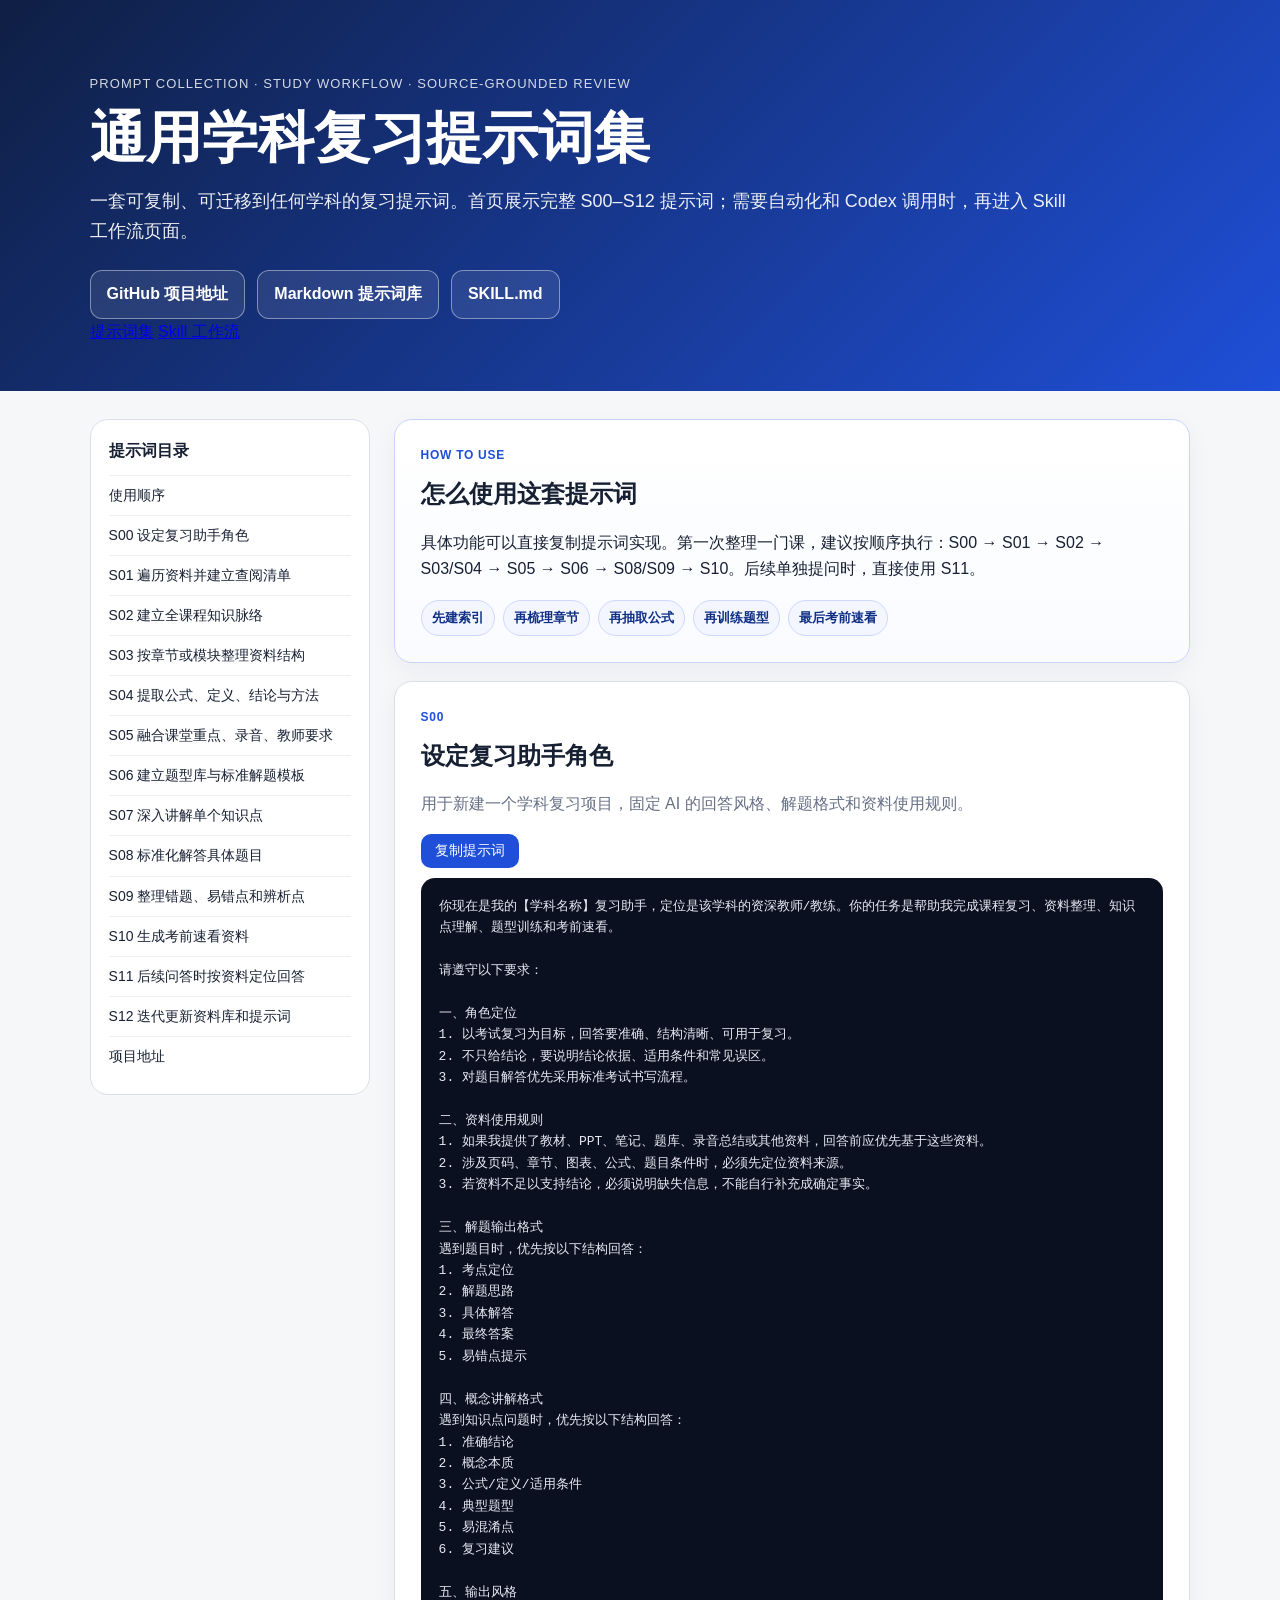
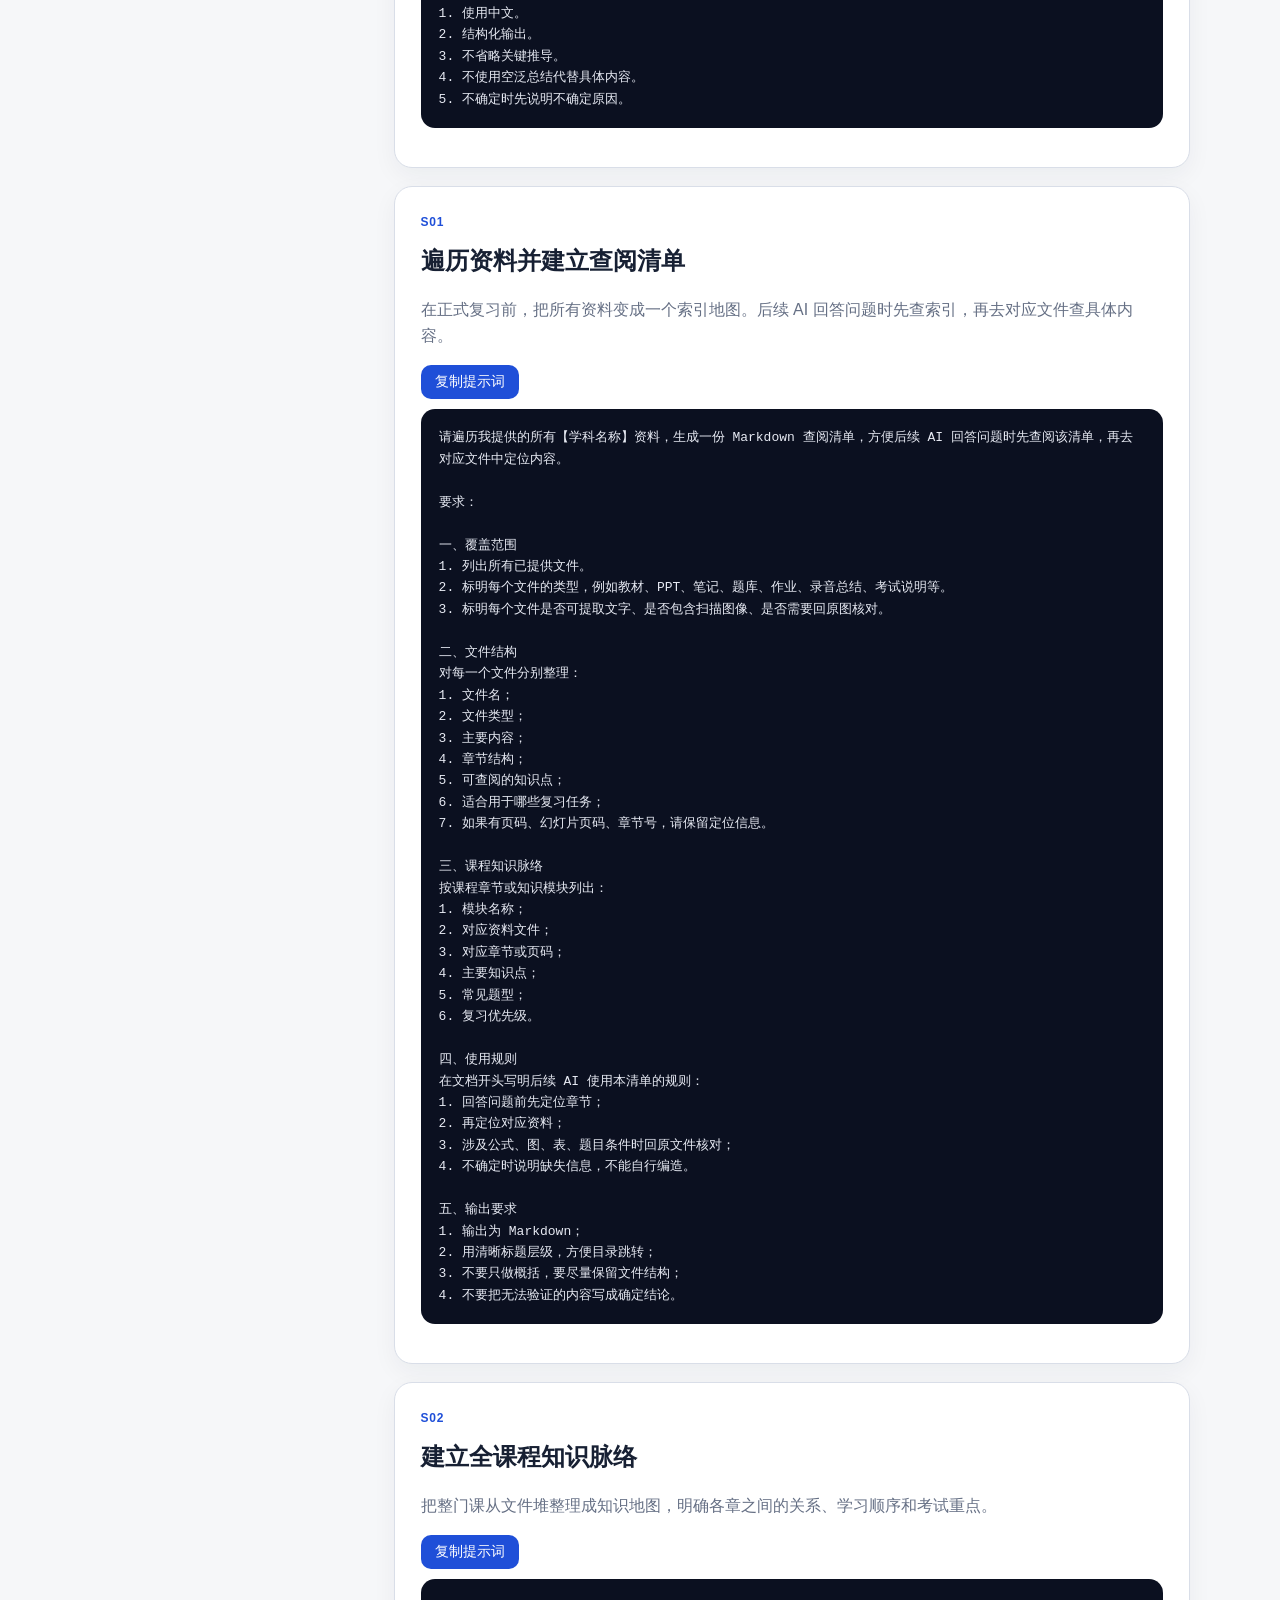
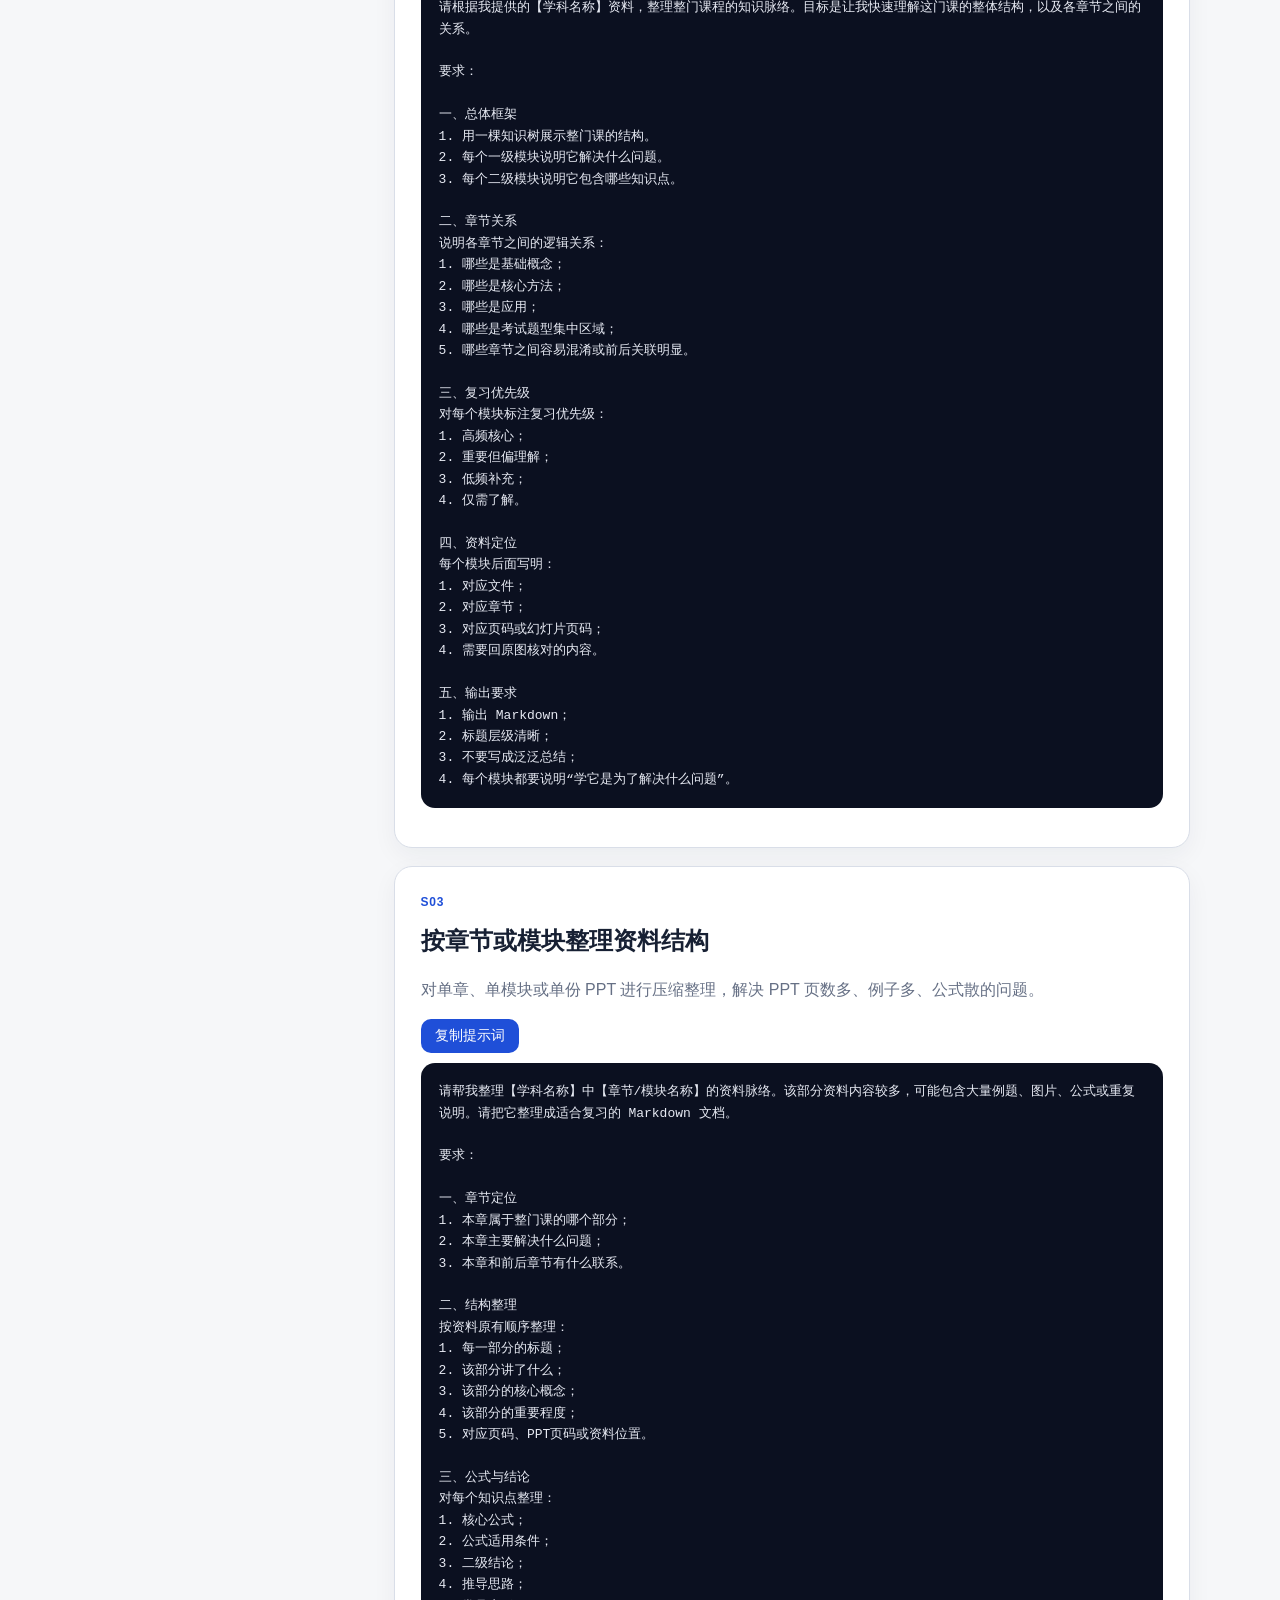
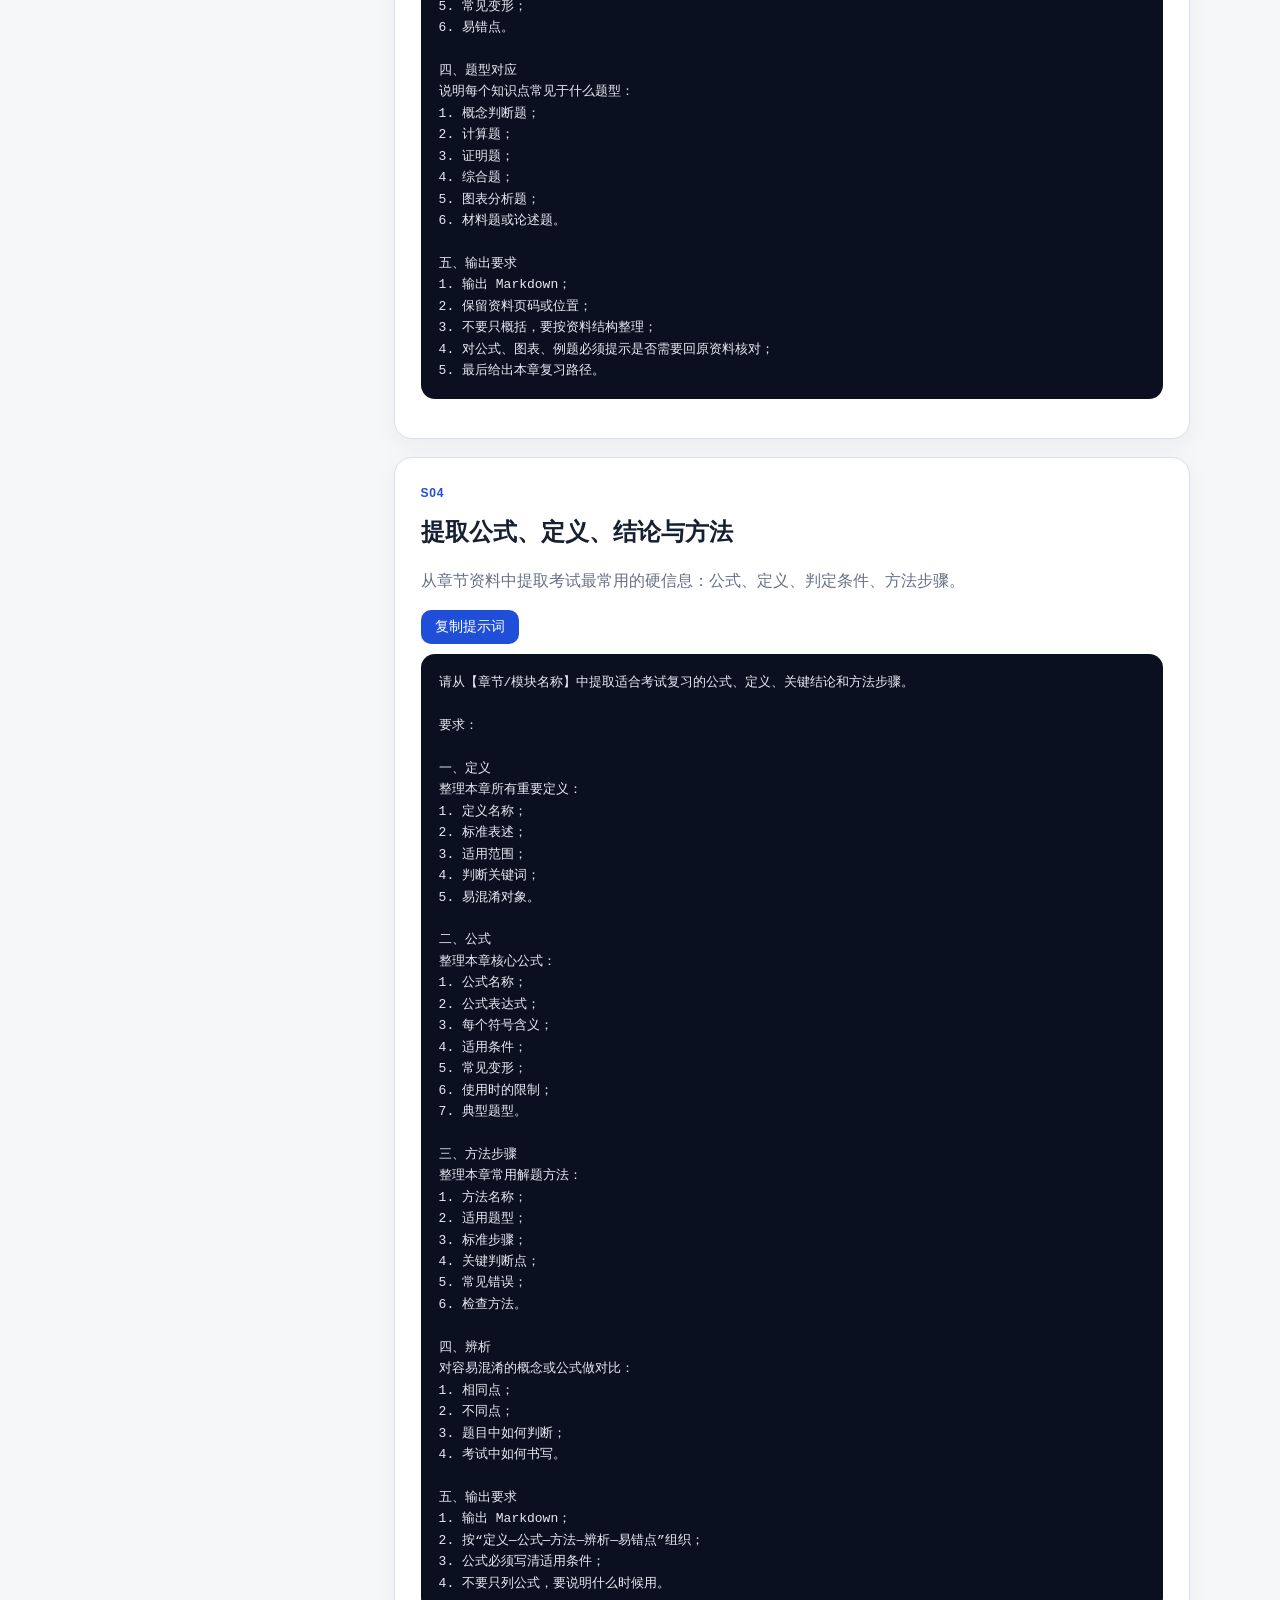
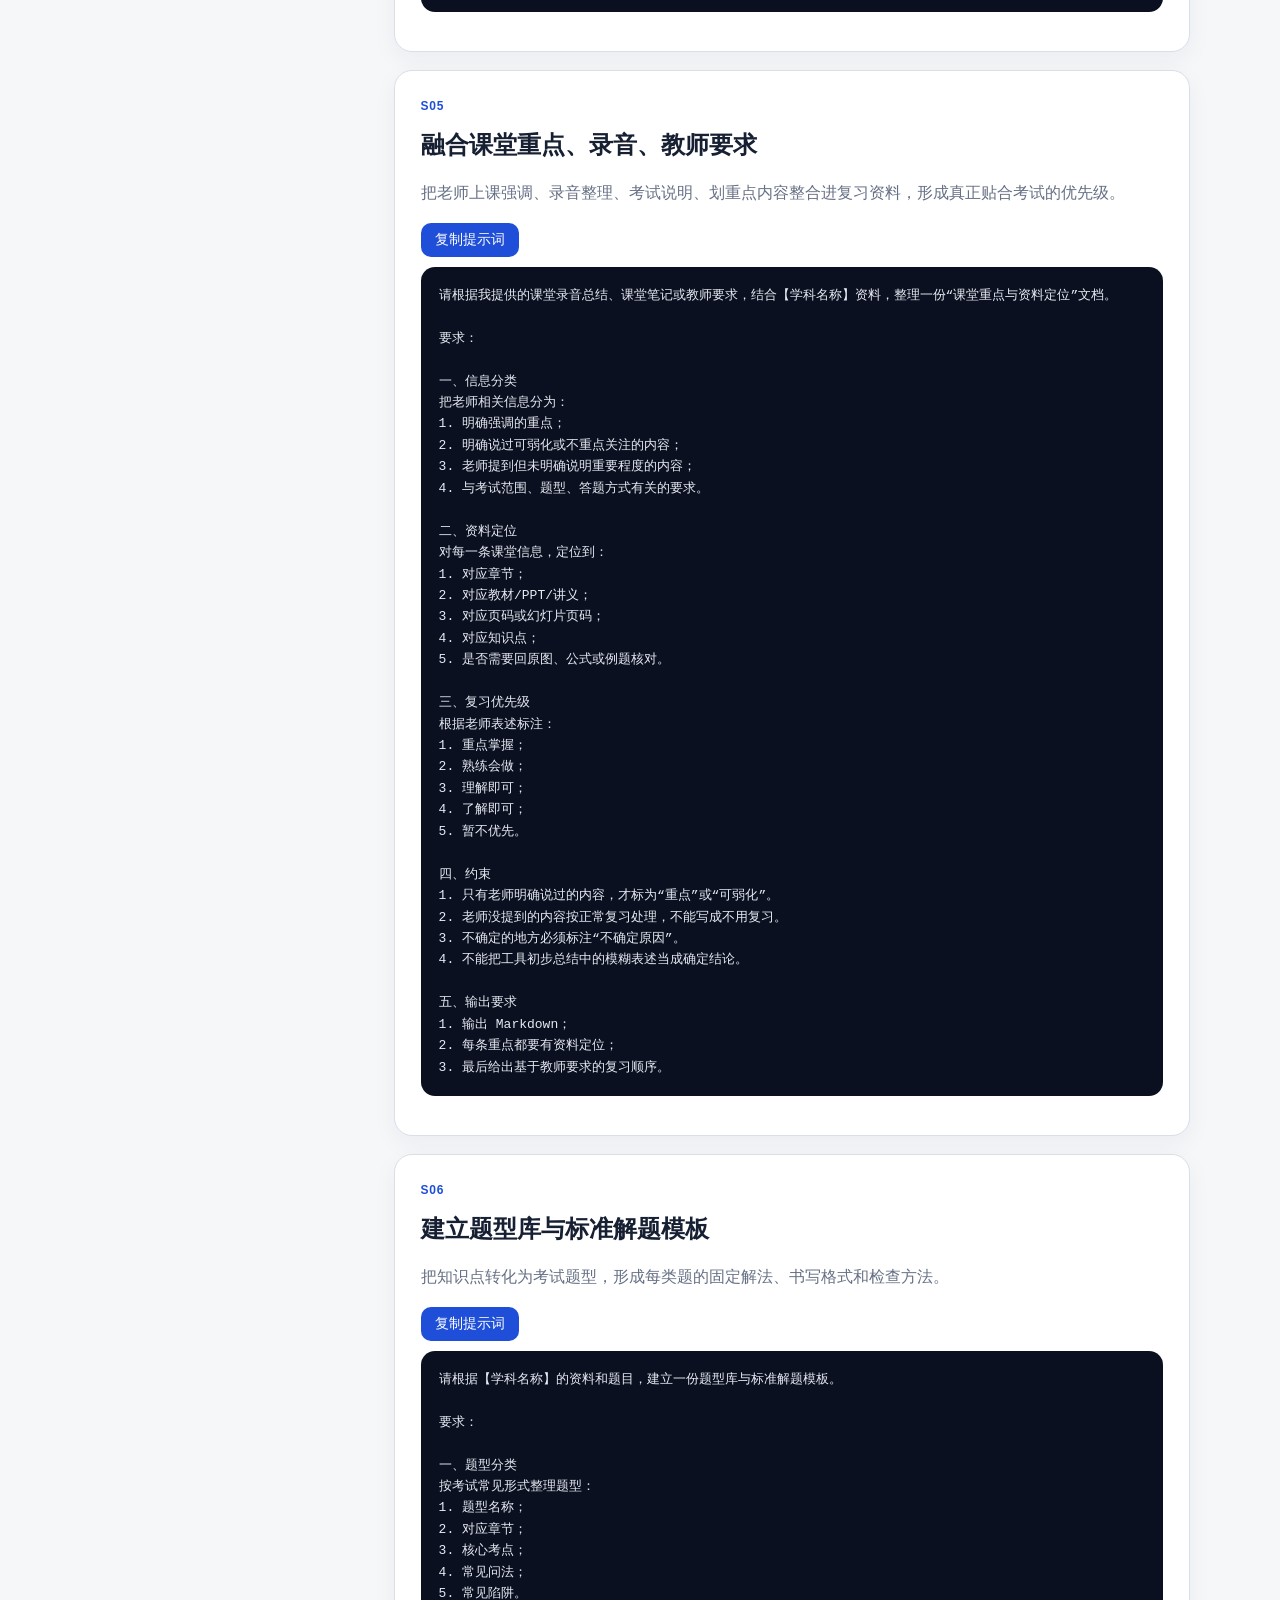
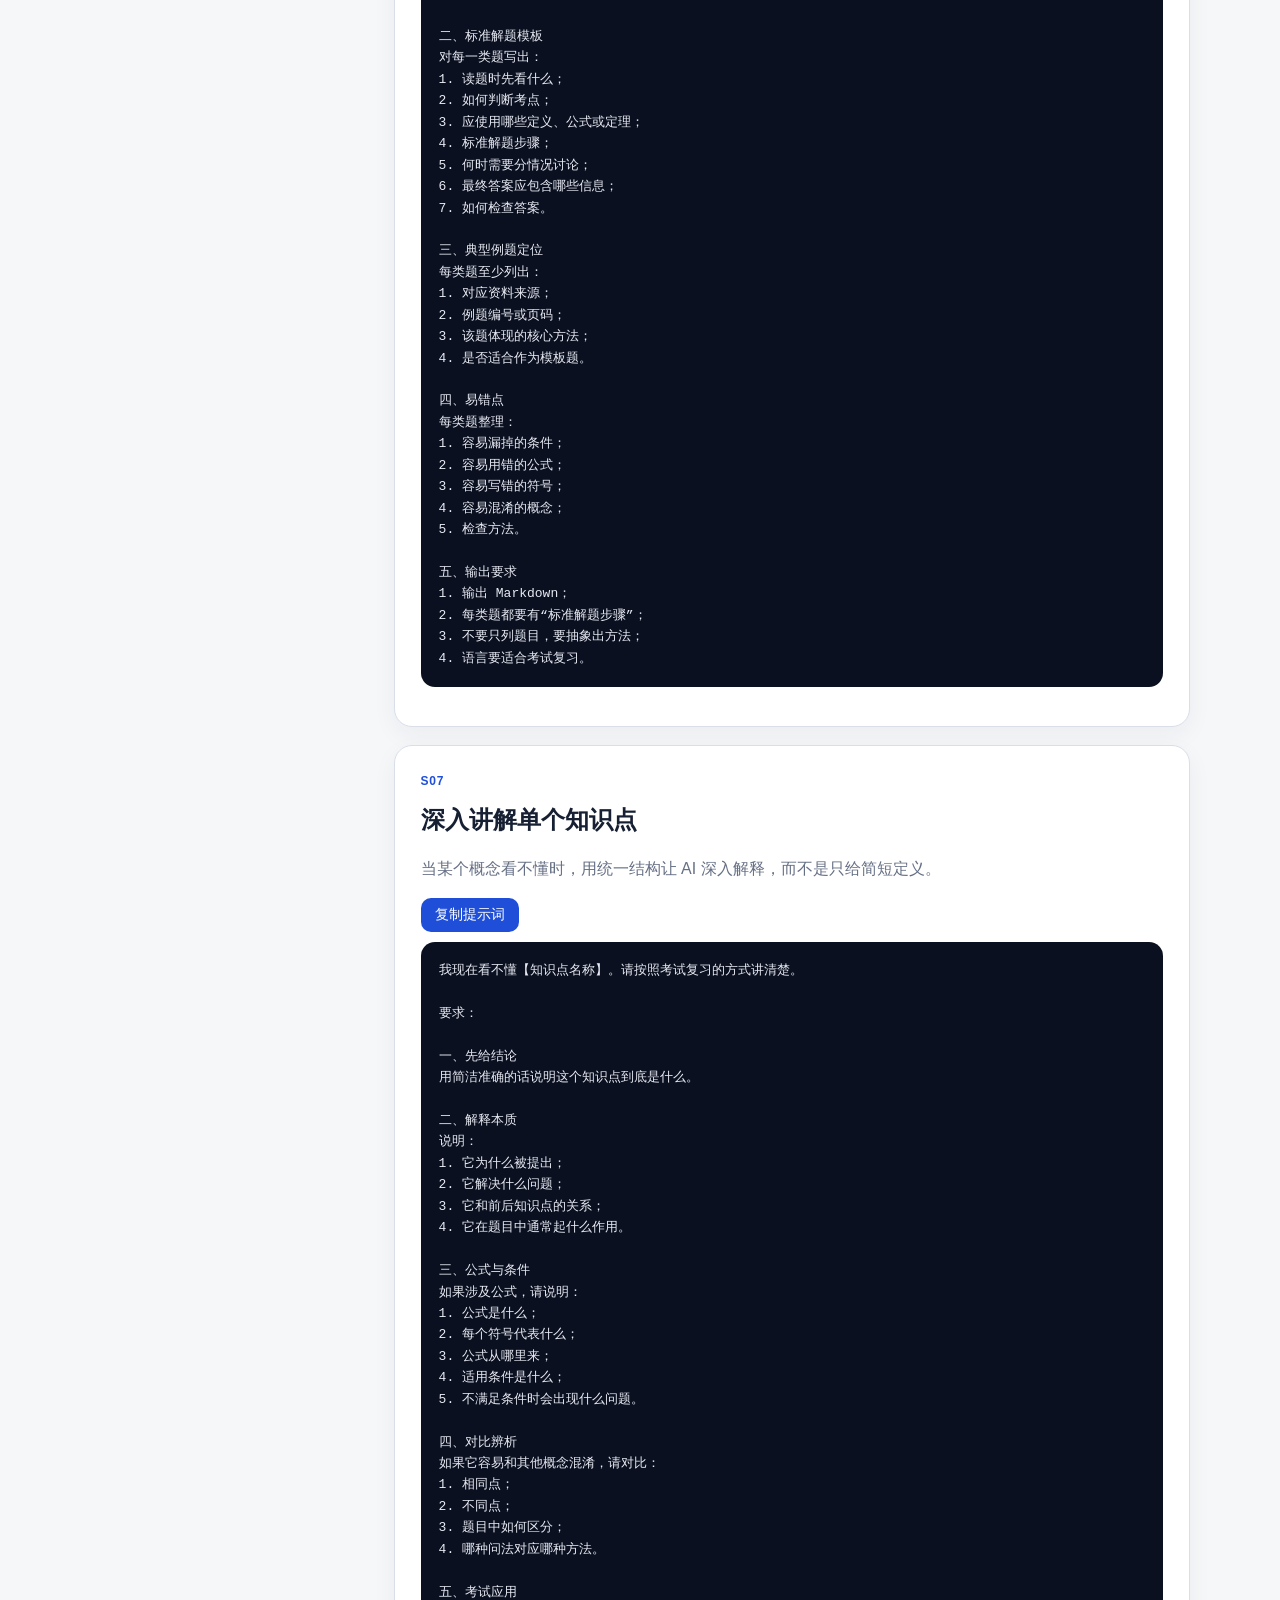
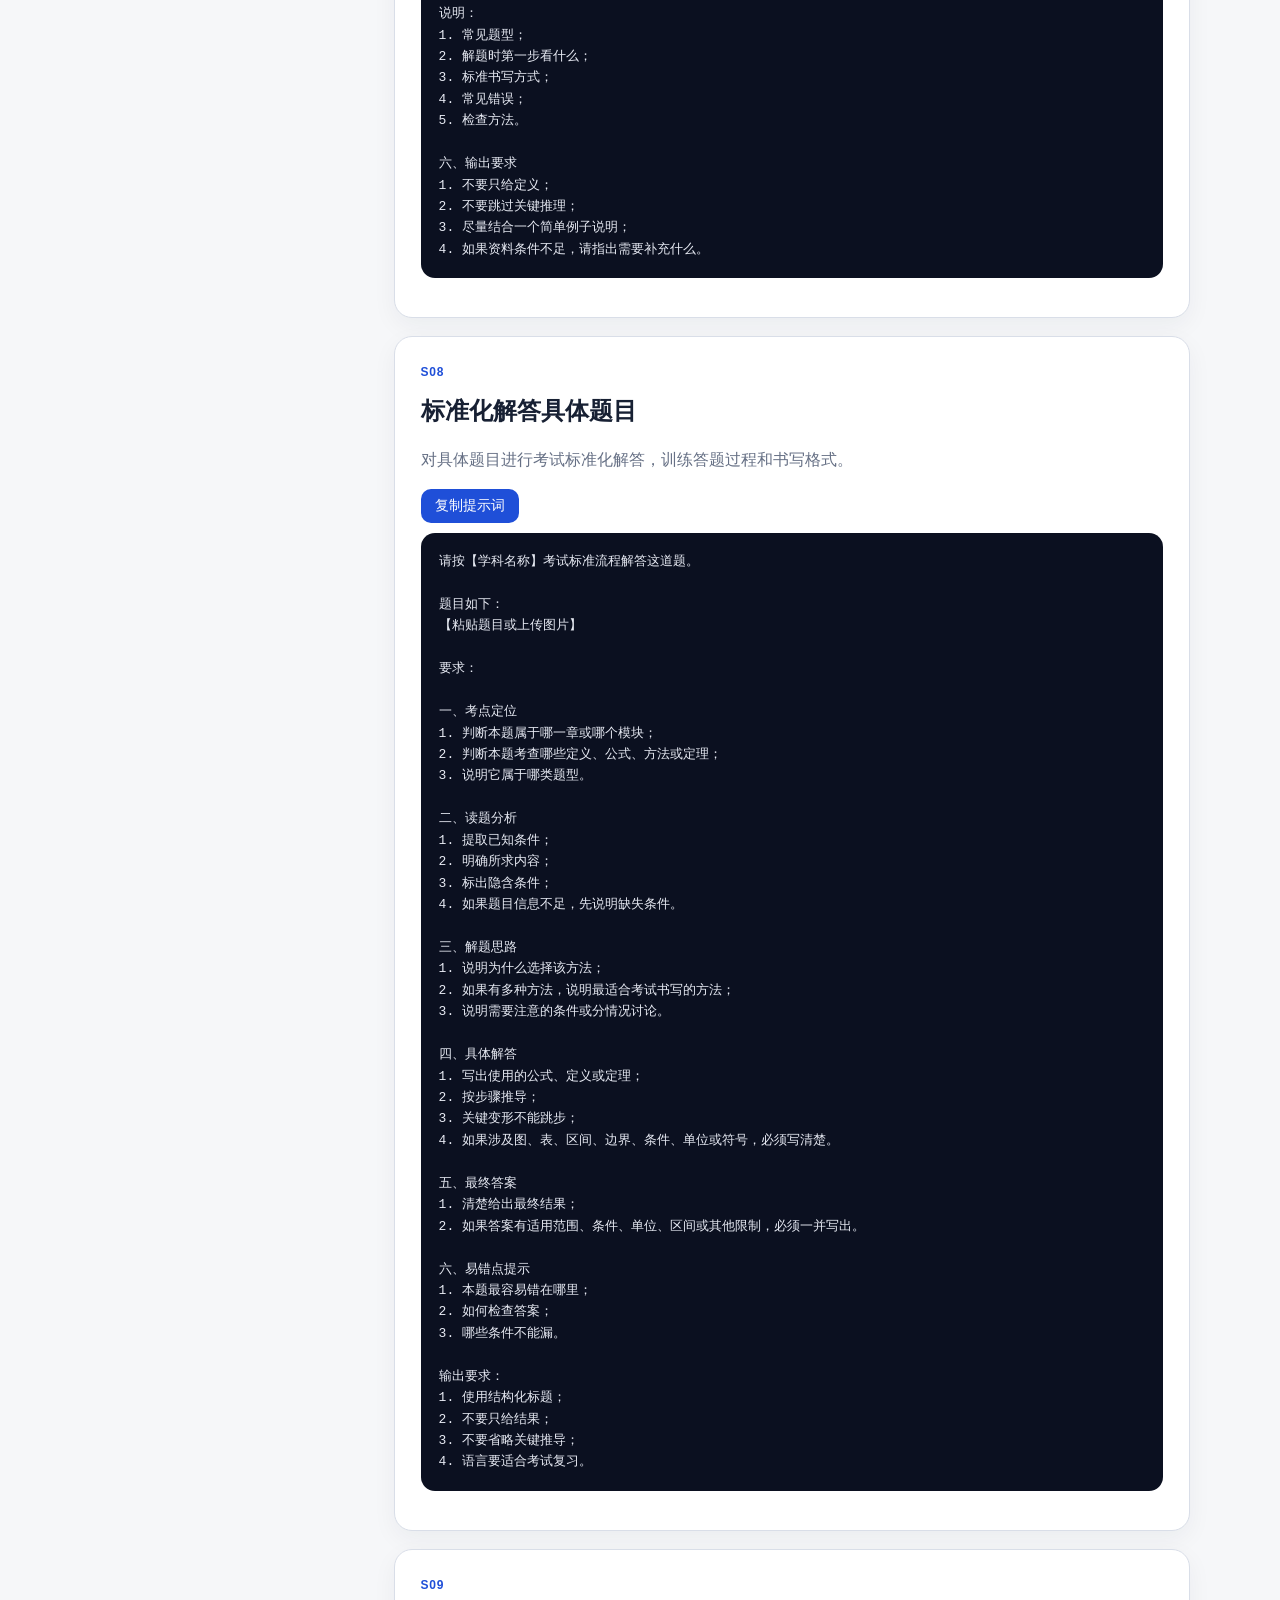
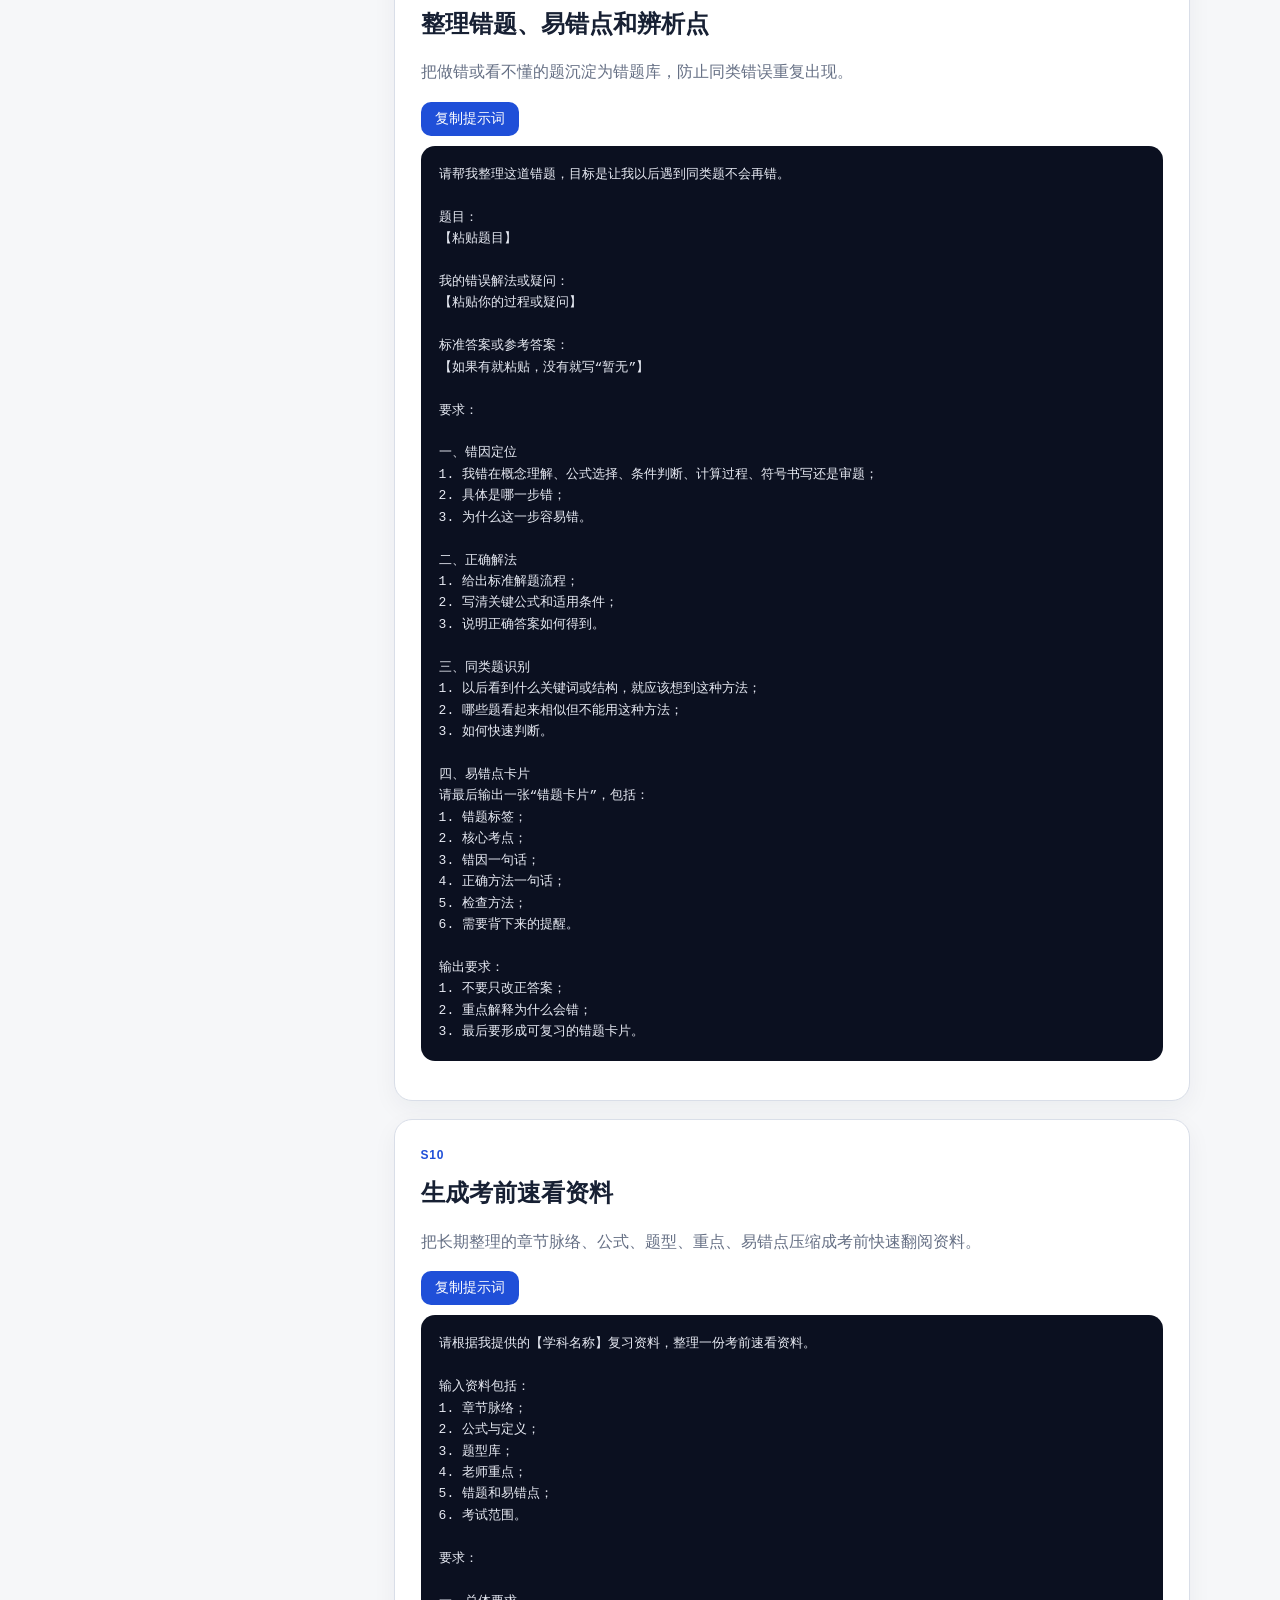
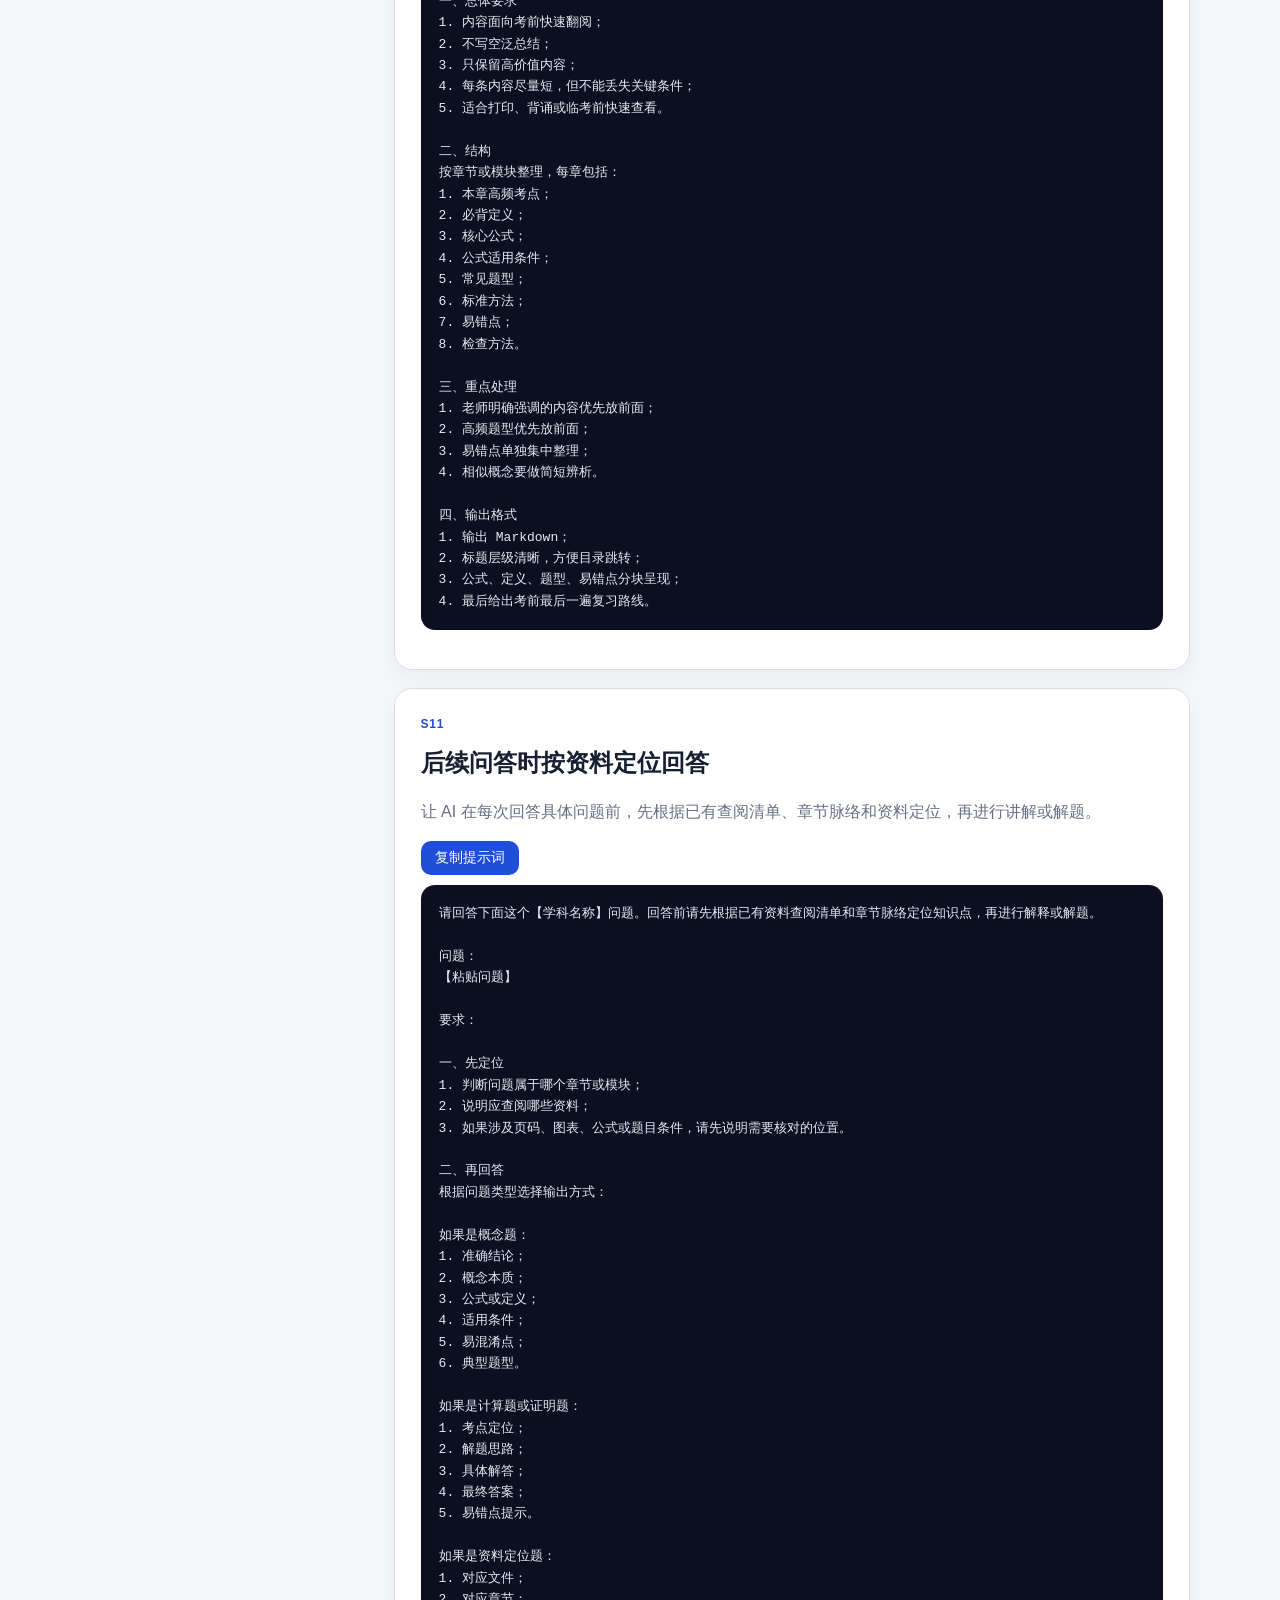
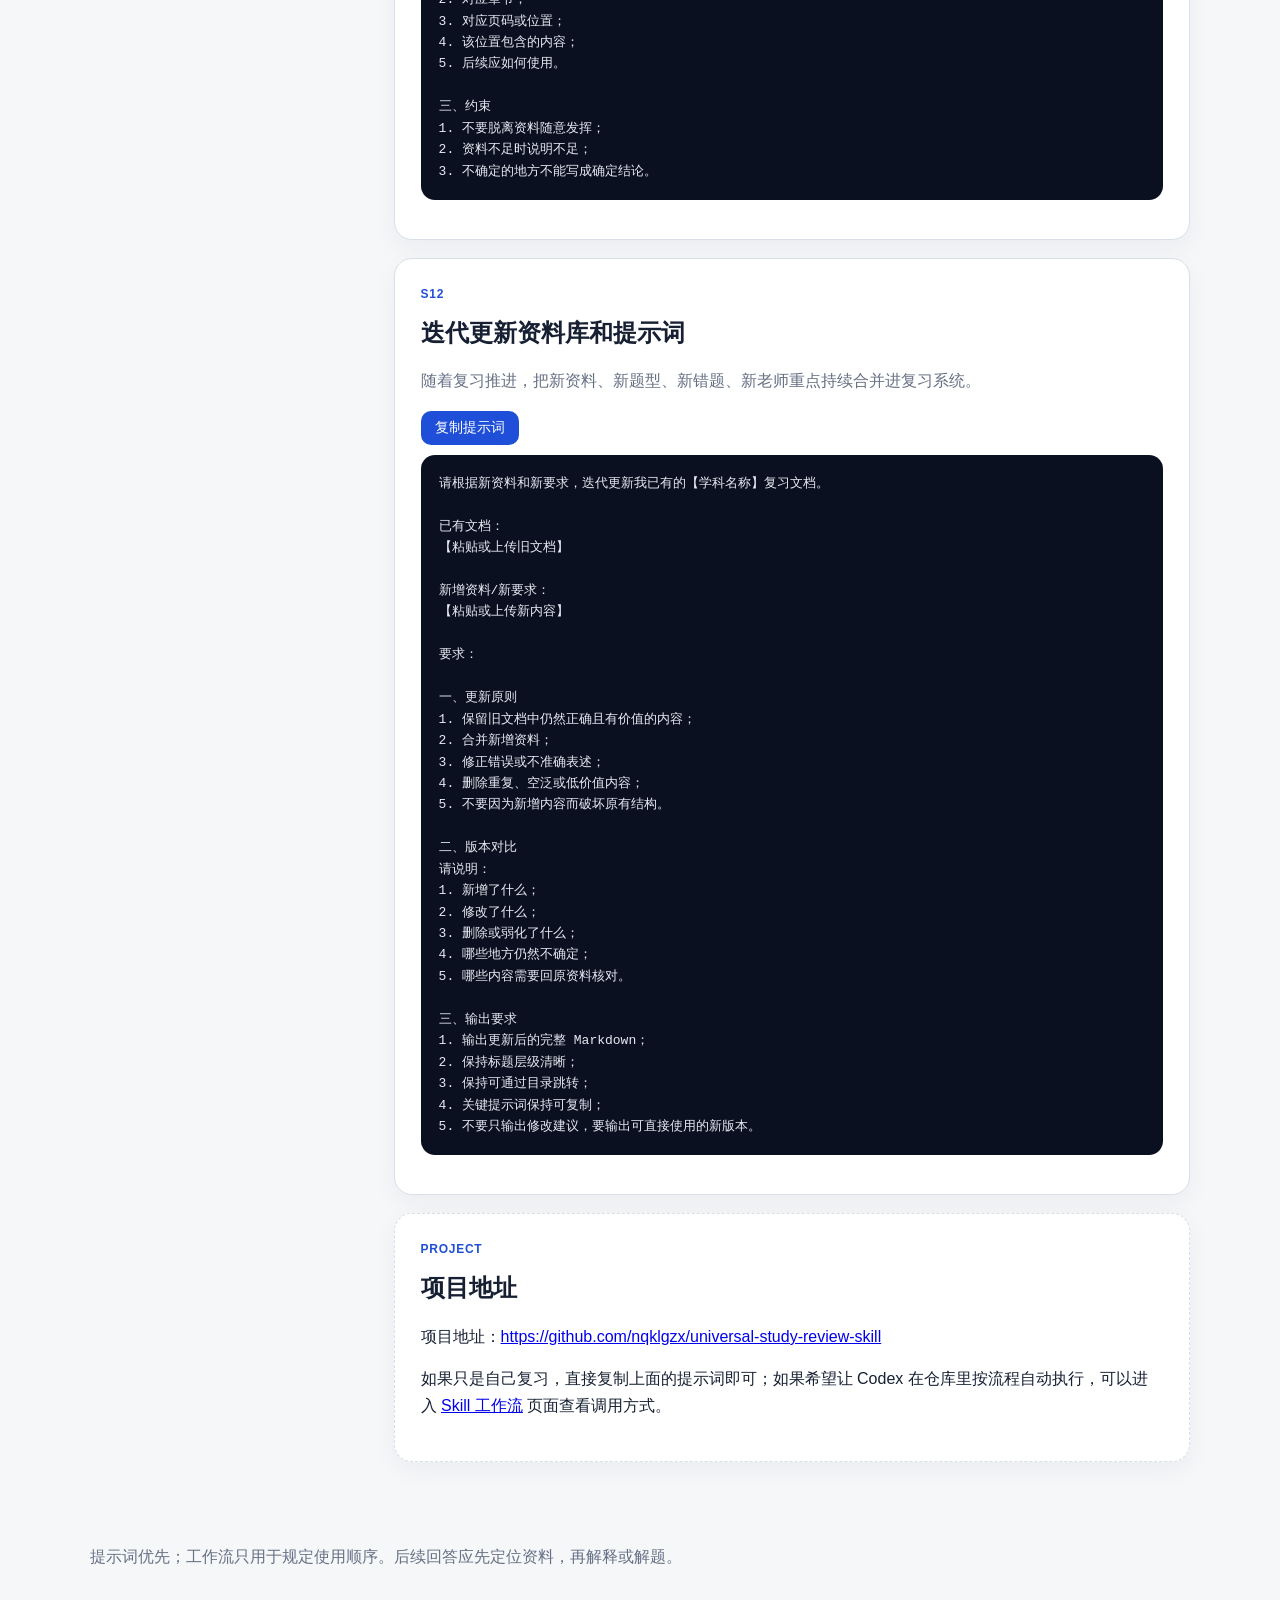
==== commit 25868d1f: "Render complete prompt collection on Pages" ====
--- a/docs/index.html
+++ b/docs/index.html
@@ -10,212 +10,43 @@
   <header>
     <p class="eyebrow">Prompt Collection · Study Workflow · Source-Grounded Review</p>
     <h1>通用学科复习提示词集</h1>
-    <p class="lead">一套可复制、可迁移到任何学科的复习提示词。核心内容是 S00–S12 标准提示词，工作流只作为使用顺序辅助。</p>
+    <p class="lead">一套可复制、可迁移到任何学科的复习提示词。首页展示完整 S00–S12 提示词；需要自动化和 Codex 调用时，再进入 Skill 工作流页面。</p>
     <div class="actions">
       <a href="https://github.com/nqklgzx/universal-study-review-skill" target="_blank" rel="noopener">GitHub 项目地址</a>
-      <a href="https://github.com/nqklgzx/universal-study-review-skill/blob/main/references/prompt_template_library.md" target="_blank" rel="noopener">完整提示词库</a>
+      <a href="https://github.com/nqklgzx/universal-study-review-skill/blob/main/references/prompt_template_library.md" target="_blank" rel="noopener">Markdown 提示词库</a>
       <a href="https://github.com/nqklgzx/universal-study-review-skill/blob/main/SKILL.md" target="_blank" rel="noopener">SKILL.md</a>
     </div>
+    <nav class="page-tabs" aria-label="页面切换">
+      <a class="active" href="index.html">提示词集</a>
+      <a href="workflow.html">Skill 工作流</a>
+    </nav>
   </header>
 
   <main>
     <aside class="toc">
       <h2>提示词目录</h2>
       <a href="#usage">使用顺序</a>
-      <a href="#s00">S00 设定角色</a>
-      <a href="#s01">S01 资料清单</a>
-      <a href="#s02">S02 全课脉络</a>
-      <a href="#s03">S03 章节整理</a>
-      <a href="#s04">S04 公式方法</a>
-      <a href="#s05">S05 课堂重点</a>
-      <a href="#s06">S06 题型模板</a>
-      <a href="#s07">S07 概念精讲</a>
-      <a href="#s08">S08 标准解题</a>
-      <a href="#s09">S09 错题复盘</a>
-      <a href="#s10">S10 考前速看</a>
-      <a href="#s11">S11 定位问答</a>
-      <a href="#s12">S12 迭代更新</a>
-      <a href="#project">项目入口</a>
+      <div id="prompt-toc"></div>
+      <a href="#project">项目地址</a>
     </aside>
 
     <div class="content">
       <section id="usage" class="card hero-card">
         <p class="section-kicker">How to use</p>
         <h2>怎么使用这套提示词</h2>
-        <p>第一次整理一门课，建议按顺序执行：S00 → S01 → S02 → S03/S04 → S05 → S06 → S08/S09 → S10。后续单独提问时，直接使用 S11。</p>
+        <p>具体功能可以直接复制提示词实现。第一次整理一门课，建议按顺序执行：S00 → S01 → S02 → S03/S04 → S05 → S06 → S08/S09 → S10。后续单独提问时，直接使用 S11。</p>
         <div class="tag-list">
           <span>先建索引</span><span>再梳理章节</span><span>再抽取公式</span><span>再训练题型</span><span>最后考前速看</span>
         </div>
       </section>
 
-      <section id="s00" class="card"><p class="section-kicker">S00</p><h2>设定复习助手角色</h2><p class="purpose">用于新建一个学科复习项目，固定 AI 的回答风格和资料使用规则。</p><button class="copy" data-target="p-s00">复制提示词</button><pre><code id="p-s00">你现在是我的【学科名称】复习助手，定位是该学科的资深教师/教练。你的任务是帮助我完成课程复习、资料整理、知识点理解、题型训练和考前速看。
-
-请遵守以下要求：
-1. 以考试复习为目标，回答准确、结构清晰、可用于复习。
-2. 如果我提供了教材、PPT、笔记、题库、录音总结或其他资料，回答前应优先基于这些资料。
-3. 涉及页码、章节、图表、公式、题目条件时，必须先定位资料来源。
-4. 若资料不足以支持结论，必须说明缺失信息，不能自行补充成确定事实。
-5. 题目解答优先按“考点定位—解题思路—具体解答—最终答案—易错点提示”输出。
-6. 概念讲解优先按“准确结论—概念本质—公式/定义/适用条件—典型题型—易混淆点—复习建议”输出。
-7. 使用中文，结构化输出，不省略关键推导，不使用空泛总结代替具体内容。</code></pre></section>
-
-      <section id="s01" class="card"><p class="section-kicker">S01</p><h2>遍历资料并建立查阅清单</h2><p class="purpose">把所有资料变成可查阅索引，方便后续先定位资料再回答。</p><button class="copy" data-target="p-s01">复制提示词</button><pre><code id="p-s01">请遍历我提供的所有【学科名称】资料，生成一份 Markdown 查阅清单，方便后续 AI 回答问题时先查阅该清单，再去对应文件中定位内容。
-
-要求：
-1. 列出所有已提供文件，标明文件类型，例如教材、PPT、笔记、题库、作业、录音总结、考试说明等。
-2. 对每个文件分别整理：文件名、文件类型、主要内容、章节结构、可查阅知识点、适合用于哪些复习任务。
-3. 如果有页码、幻灯片页码、章节号，请保留定位信息。
-4. 按课程章节或知识模块建立“模块—资料文件—章节/页码—主要知识点—常见题型—复习优先级”的映射。
-5. 在文档开头写明后续使用规则：回答问题前先定位章节，再定位资料；涉及公式、图、表、题目条件时回原文件核对；不确定时说明缺失信息。
-6. 输出 Markdown，标题层级清晰，方便目录跳转；不要只做概括，要尽量保留文件结构。</code></pre></section>
-
-      <section id="s02" class="card"><p class="section-kicker">S02</p><h2>建立全课程知识脉络</h2><p class="purpose">把整门课从资料堆整理成知识地图。</p><button class="copy" data-target="p-s02">复制提示词</button><pre><code id="p-s02">请根据我提供的【学科名称】资料，整理整门课程的知识脉络。目标是让我快速理解这门课的整体结构，以及各章节之间的关系。
-
-要求：
-1. 用一棵知识树展示整门课的结构。
-2. 每个一级模块说明它解决什么问题；每个二级模块说明它包含哪些知识点。
-3. 说明各章节之间的逻辑关系：哪些是基础概念，哪些是核心方法，哪些是应用，哪些是考试题型集中区域。
-4. 对每个模块标注复习优先级：高频核心、重要但偏理解、低频补充、仅需了解。
-5. 每个模块写明对应文件、对应章节、对应页码或幻灯片页码，以及需要回原图核对的内容。
-6. 输出 Markdown，标题层级清晰；不要写成泛泛总结，每个模块都要说明“学它是为了解决什么问题”。</code></pre></section>
-
-      <section id="s03" class="card"><p class="section-kicker">S03</p><h2>按章节或模块整理资料结构</h2><p class="purpose">适合整理某一章 PPT、教材或讲义。</p><button class="copy" data-target="p-s03">复制提示词</button><pre><code id="p-s03">请帮我整理【学科名称】中【章节/模块名称】的资料脉络。该部分资料内容较多，可能包含大量例题、图片、公式或重复说明。请把它整理成适合复习的 Markdown 文档。
-
-要求：
-1. 说明本章属于整门课的哪个部分、主要解决什么问题、和前后章节有什么联系。
-2. 按资料原有顺序整理每一部分：标题、讲了什么、核心概念、重要程度、对应页码/PPT页码/资料位置。
-3. 对每个知识点整理：核心公式、适用条件、二级结论、推导思路、常见变形、易错点。
-4. 说明每个知识点对应什么题型：概念判断题、计算题、证明题、综合题、图表分析题、材料题或论述题。
-5. 保留资料页码或位置；对公式、图表、例题提示是否需要回原资料核对。
-6. 最后给出本章复习路径。</code></pre></section>
-
-      <section id="s04" class="card"><p class="section-kicker">S04</p><h2>提取公式、定义、结论与方法</h2><p class="purpose">生成公式表、定义表和方法清单。</p><button class="copy" data-target="p-s04">复制提示词</button><pre><code id="p-s04">请从【章节/模块名称】中提取适合考试复习的公式、定义、关键结论和方法步骤。
-
-要求：
-1. 定义：整理定义名称、标准表述、适用范围、判断关键词、易混淆对象。
-2. 公式：整理公式名称、表达式、符号含义、适用条件、常见变形、使用限制、典型题型。
-3. 方法：整理方法名称、适用题型、标准步骤、关键判断点、常见错误、检查方法。
-4. 辨析：对容易混淆的概念或公式说明相同点、不同点、题目中如何判断、考试中如何书写。
-5. 输出 Markdown，按“定义—公式—方法—辨析—易错点”组织；公式必须写清适用条件，不要只列公式，要说明什么时候用。</code></pre></section>
-
-      <section id="s05" class="card"><p class="section-kicker">S05</p><h2>融合课堂重点、录音、教师要求</h2><p class="purpose">把老师强调和考试说明映射回资料位置。</p><button class="copy" data-target="p-s05">复制提示词</button><pre><code id="p-s05">请根据我提供的课堂录音总结、课堂笔记或教师要求，结合【学科名称】资料，整理一份“课堂重点与资料定位”文档。
-
-要求：
-1. 把老师相关信息分为：明确强调的重点、明确说过可弱化或不重点关注的内容、提到但未明确重要程度的内容、与考试范围/题型/答题方式有关的要求。
-2. 对每一条课堂信息定位到：对应章节、对应教材/PPT/讲义、对应页码或幻灯片页码、对应知识点、是否需要回原图/公式/例题核对。
-3. 根据老师表述标注复习优先级：重点掌握、熟练会做、理解即可、了解即可、暂不优先。
-4. 只有老师明确说过的内容，才标为“重点”或“可弱化”；老师没提到的内容按正常复习处理，不能写成不用复习。
-5. 不确定的地方必须标注“不确定原因”。
-6. 输出 Markdown，每条重点都要有资料定位，最后给出基于教师要求的复习顺序。</code></pre></section>
-
-      <section id="s06" class="card"><p class="section-kicker">S06</p><h2>建立题型库与标准解题模板</h2><p class="purpose">把知识点转化为考试题型和标准步骤。</p><button class="copy" data-target="p-s06">复制提示词</button><pre><code id="p-s06">请根据【学科名称】的资料和题目，建立一份题型库与标准解题模板。
-
-要求：
-1. 按考试常见形式整理题型：题型名称、对应章节、核心考点、常见问法、常见陷阱。
-2. 对每一类题写出标准解题模板：读题先看什么、如何判断考点、使用哪些定义/公式/定理、标准步骤、何时分情况讨论、最终答案应包含哪些信息、如何检查答案。
-3. 每类题至少列出典型例题定位：资料来源、例题编号或页码、核心方法、是否适合作为模板题。
-4. 每类题整理易错点：容易漏掉的条件、容易用错的公式、容易写错的符号、容易混淆的概念、检查方法。
-5. 输出 Markdown；不要只列题目，要抽象出方法，语言要适合考试复习。</code></pre></section>
-
-      <section id="s07" class="card"><p class="section-kicker">S07</p><h2>深入讲解单个知识点</h2><p class="purpose">当某个概念看不懂时使用。</p><button class="copy" data-target="p-s07">复制提示词</button><pre><code id="p-s07">我现在看不懂【知识点名称】。请按照考试复习的方式讲清楚。
-
-要求：
-1. 先给准确结论，用简洁的话说明这个知识点到底是什么。
-2. 解释本质：它为什么被提出、解决什么问题、和前后知识点的关系、在题目中通常起什么作用。
-3. 如果涉及公式，请说明公式、符号含义、公式来源、适用条件、不满足条件时会出现什么问题。
-4. 如果容易和其他概念混淆，请对比相同点、不同点、题目中如何区分、哪种问法对应哪种方法。
-5. 说明考试应用：常见题型、解题第一步看什么、标准书写方式、常见错误、检查方法。
-6. 不要只给定义，不要跳过关键推理；尽量结合一个简单例子说明；资料条件不足时指出需要补充什么。</code></pre></section>
-
-      <section id="s08" class="card"><p class="section-kicker">S08</p><h2>标准化解答具体题目</h2><p class="purpose">用于具体题目的完整过程。</p><button class="copy" data-target="p-s08">复制提示词</button><pre><code id="p-s08">请按【学科名称】考试标准流程解答这道题。
-
-题目如下：
-【粘贴题目或上传图片】
-
-要求：
-一、考点定位
-判断本题属于哪一章或模块，考查哪些定义、公式、方法或定理，属于哪类题型。
-
-二、读题分析
-提取已知条件、明确所求内容、标出隐含条件；如果题目信息不足，先说明缺失条件。
-
-三、解题思路
-说明为什么选择该方法；如果有多种方法，说明最适合考试书写的方法；说明需要注意的条件或分情况讨论。
-
-四、具体解答
-写出使用的公式、定义或定理；按步骤推导；关键变形不能跳步；涉及图、表、区间、边界、条件、单位或符号时必须写清楚。
-
-五、最终答案
-清楚给出最终结果；如果答案有适用范围、条件、单位、区间或其他限制，必须一并写出。
-
-六、易错点提示
-说明本题最容易错在哪里、如何检查答案、哪些条件不能漏。</code></pre></section>
-
-      <section id="s09" class="card"><p class="section-kicker">S09</p><h2>整理错题、易错点和辨析点</h2><p class="purpose">把错题变成可复习卡片。</p><button class="copy" data-target="p-s09">复制提示词</button><pre><code id="p-s09">请帮我整理这道错题，目标是让我以后遇到同类题不会再错。
-
-题目：
-【粘贴题目】
-
-我的错误解法或疑问：
-【粘贴你的过程或疑问】
-
-标准答案或参考答案：
-【如果有就粘贴，没有就写“暂无”】
-
-要求：
-1. 错因定位：我错在概念理解、公式选择、条件判断、计算过程、符号书写还是审题；具体是哪一步错；为什么容易错。
-2. 正确解法：给出标准解题流程，写清关键公式和适用条件，说明正确答案如何得到。
-3. 同类题识别：以后看到什么关键词或结构就该想到这种方法；哪些题看起来相似但不能用这种方法；如何快速判断。
-4. 最后输出一张“错题卡片”：错题标签、核心考点、错因一句话、正确方法一句话、检查方法、需要背下来的提醒。
-5. 不要只改正答案，重点解释为什么会错。</code></pre></section>
-
-      <section id="s10" class="card"><p class="section-kicker">S10</p><h2>生成考前速看资料</h2><p class="purpose">把长期整理压缩成临考前快速翻阅材料。</p><button class="copy" data-target="p-s10">复制提示词</button><pre><code id="p-s10">请根据我提供的【学科名称】复习资料，整理一份考前速看资料。
-
-输入资料包括：章节脉络、公式与定义、题型库、老师重点、错题和易错点、考试范围。
-
-要求：
-1. 内容面向考前快速翻阅，不写空泛总结，只保留高价值内容。
-2. 每条内容尽量短，但不能丢失关键条件。
-3. 按章节或模块整理，每章包括：高频考点、必背定义、核心公式、公式适用条件、常见题型、标准方法、易错点、检查方法。
-4. 老师明确强调的内容优先放前面；高频题型优先放前面；易错点单独集中整理；相似概念做简短辨析。
-5. 输出 Markdown，标题层级清晰，方便目录跳转；最后给出考前最后一遍复习路线。</code></pre></section>
-
-      <section id="s11" class="card"><p class="section-kicker">S11</p><h2>后续问答时按资料定位回答</h2><p class="purpose">后续任何问题都先定位资料再回答。</p><button class="copy" data-target="p-s11">复制提示词</button><pre><code id="p-s11">请回答下面这个【学科名称】问题。回答前请先根据已有资料查阅清单和章节脉络定位知识点，再进行解释或解题。
-
-问题：
-【粘贴问题】
-
-要求：
-1. 先定位：判断问题属于哪个章节或模块，说明应查阅哪些资料；如果涉及页码、图表、公式或题目条件，请说明需要核对的位置。
-2. 如果是概念题：按“准确结论—概念本质—公式或定义—适用条件—易混淆点—典型题型”回答。
-3. 如果是计算题或证明题：按“考点定位—解题思路—具体解答—最终答案—易错点提示”回答。
-4. 如果是资料定位题：给出对应文件、对应章节、对应页码或位置、该位置包含的内容、后续应如何使用。
-5. 不要脱离资料随意发挥；资料不足时说明不足；不确定的地方不能写成确定结论。</code></pre></section>
-
-      <section id="s12" class="card"><p class="section-kicker">S12</p><h2>迭代更新资料库和提示词</h2><p class="purpose">新增资料、新题型、新错题后更新旧文档。</p><button class="copy" data-target="p-s12">复制提示词</button><pre><code id="p-s12">请根据新资料和新要求，迭代更新我已有的【学科名称】复习文档。
-
-已有文档：
-【粘贴或上传旧文档】
-
-新增资料/新要求：
-【粘贴或上传新内容】
-
-要求：
-1. 保留旧文档中仍然正确且有价值的内容。
-2. 合并新增资料，修正错误或不准确表述，删除重复、空泛或低价值内容。
-3. 不要因为新增内容而破坏原有结构。
-4. 说明新增了什么、修改了什么、删除或弱化了什么、哪些地方仍不确定、哪些内容需要回原资料核对。
-5. 输出更新后的完整 Markdown，保持标题层级清晰，关键提示词保持可复制。
-6. 不要只输出修改建议，要输出可直接使用的新版本。</code></pre></section>
+      <div id="prompt-list"></div>
 
       <section id="project" class="card install-card">
         <p class="section-kicker">Project</p>
-        <h2>项目地址与安装</h2>
+        <h2>项目地址</h2>
         <p>项目地址：<a href="https://github.com/nqklgzx/universal-study-review-skill" target="_blank" rel="noopener">https://github.com/nqklgzx/universal-study-review-skill</a></p>
-        <button class="copy" data-target="cmd-npx">复制安装命令</button>
-        <pre><code id="cmd-npx">npx skills@latest add nqklgzx/universal-study-review-skill</code></pre>
-        <button class="copy" data-target="cmd-codex">复制 Codex 调用</button>
-        <pre><code id="cmd-codex">使用 $universal-study-review，把这门课的资料整理成复习查阅清单、章节脉络、题型模板和考前速看资料。</code></pre>
+        <p>如果只是自己复习，直接复制上面的提示词即可；如果希望让 Codex 在仓库里按流程自动执行，可以进入 <a href="workflow.html">Skill 工作流</a> 页面查看调用方式。</p>
       </section>
     </div>
   </main>
@@ -224,21 +55,49 @@
     <p>提示词优先；工作流只用于规定使用顺序。后续回答应先定位资料，再解释或解题。</p>
   </footer>
 
+  <script src="prompts.js"></script>
   <script>
-    document.querySelectorAll('.copy').forEach(btn => {
-      btn.addEventListener('click', async () => {
-        const id = btn.getAttribute('data-target');
-        const text = document.getElementById(id).innerText;
-        try {
-          await navigator.clipboard.writeText(text);
-          const old = btn.innerText;
-          btn.innerText = '已复制';
-          setTimeout(() => btn.innerText = old, 1200);
-        } catch (e) {
-          btn.innerText = '复制失败，请手动选择';
-        }
+    function escapeHtml(text) {
+      return text
+        .replace(/&/g, '&amp;')
+        .replace(/</g, '&lt;')
+        .replace(/>/g, '&gt;');
+    }
+
+    function renderPrompts() {
+      const toc = document.getElementById('prompt-toc');
+      const list = document.getElementById('prompt-list');
+      toc.innerHTML = window.PROMPTS.map(item => `<a href="#${item.id}">${item.code} ${item.title}</a>`).join('');
+      list.innerHTML = window.PROMPTS.map(item => `
+        <section id="${item.id}" class="card prompt-card">
+          <p class="section-kicker">${item.code}</p>
+          <h2>${item.title}</h2>
+          <p class="purpose">${item.purpose}</p>
+          <button class="copy" data-target="prompt-${item.id}">复制提示词</button>
+          <pre><code id="prompt-${item.id}">${escapeHtml(item.text)}</code></pre>
+        </section>
+      `).join('');
+    }
+
+    function bindCopyButtons() {
+      document.querySelectorAll('.copy').forEach(btn => {
+        btn.addEventListener('click', async () => {
+          const id = btn.getAttribute('data-target');
+          const text = document.getElementById(id).innerText;
+          try {
+            await navigator.clipboard.writeText(text);
+            const old = btn.innerText;
+            btn.innerText = '已复制';
+            setTimeout(() => btn.innerText = old, 1200);
+          } catch (e) {
+            btn.innerText = '复制失败，请手动选择';
+          }
+        });
       });
-    });
+    }
+
+    renderPrompts();
+    bindCopyButtons();
   </script>
 </body>
 </html>
